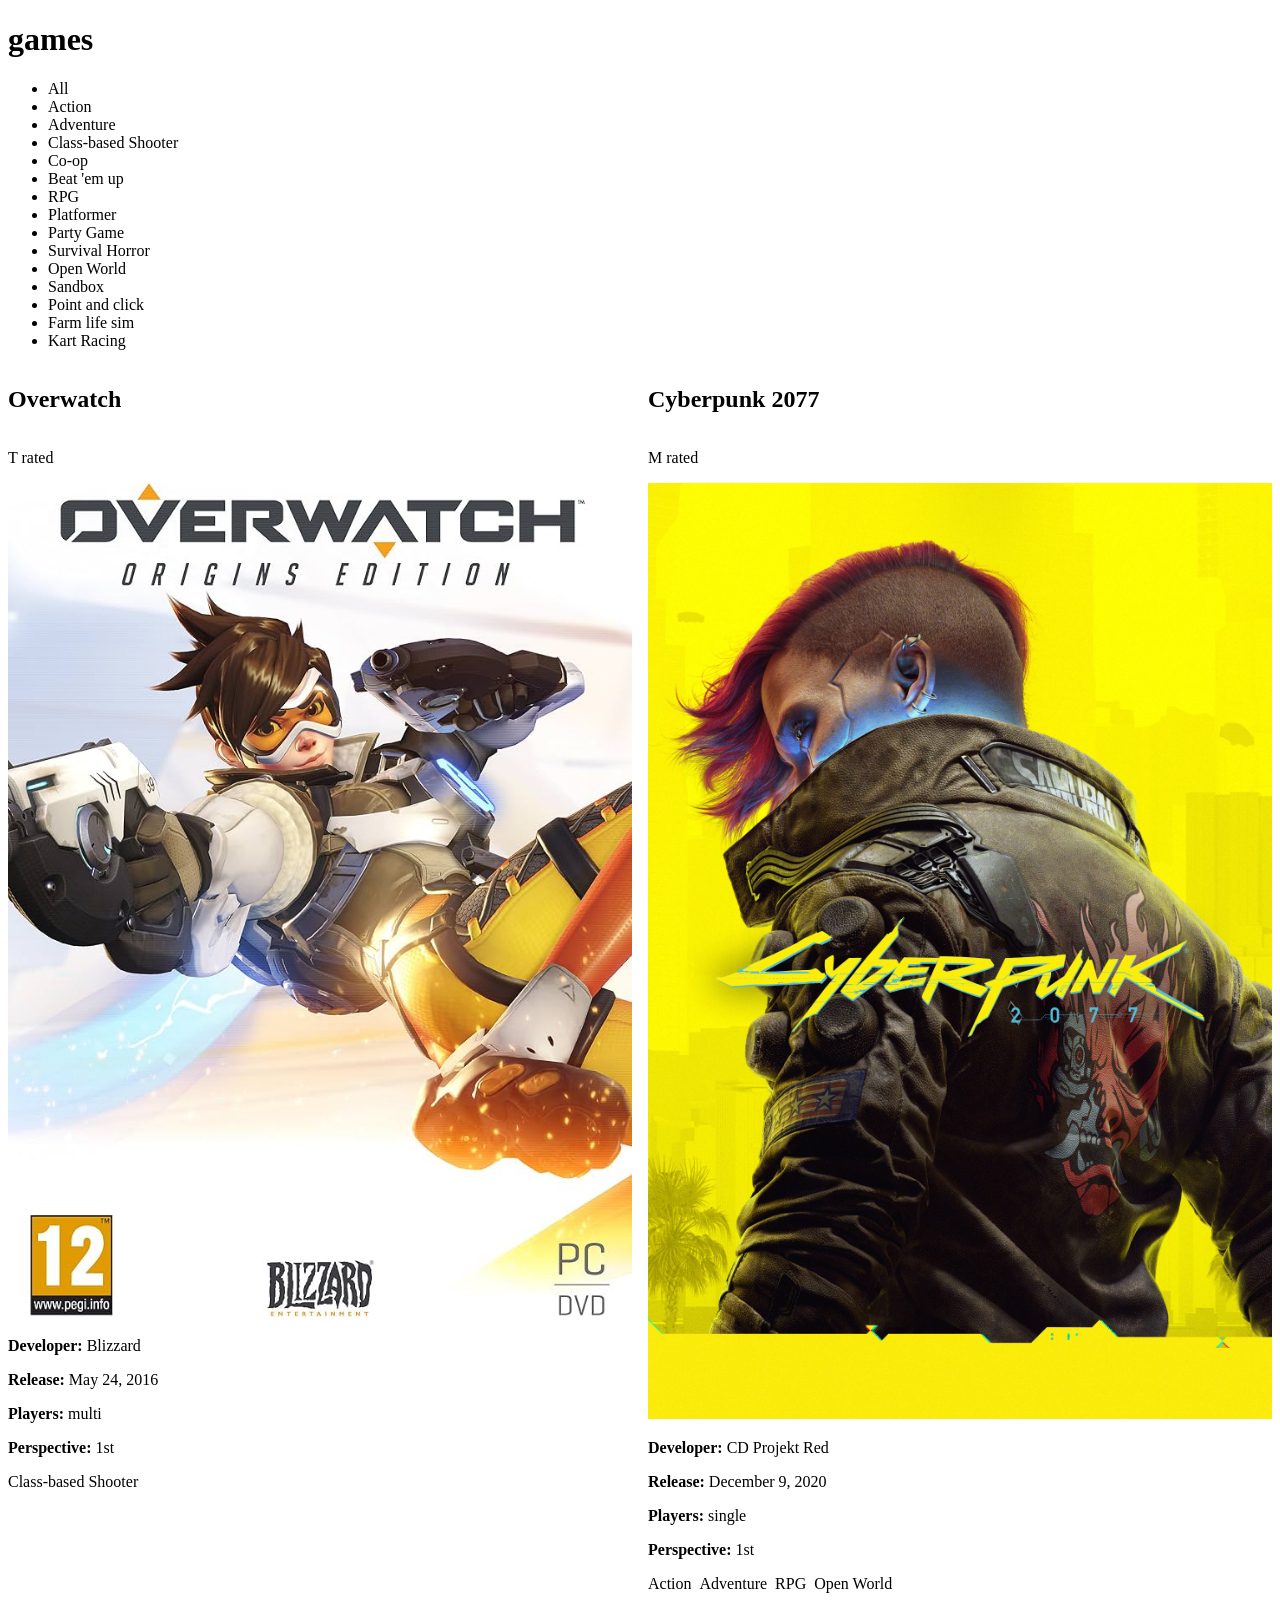
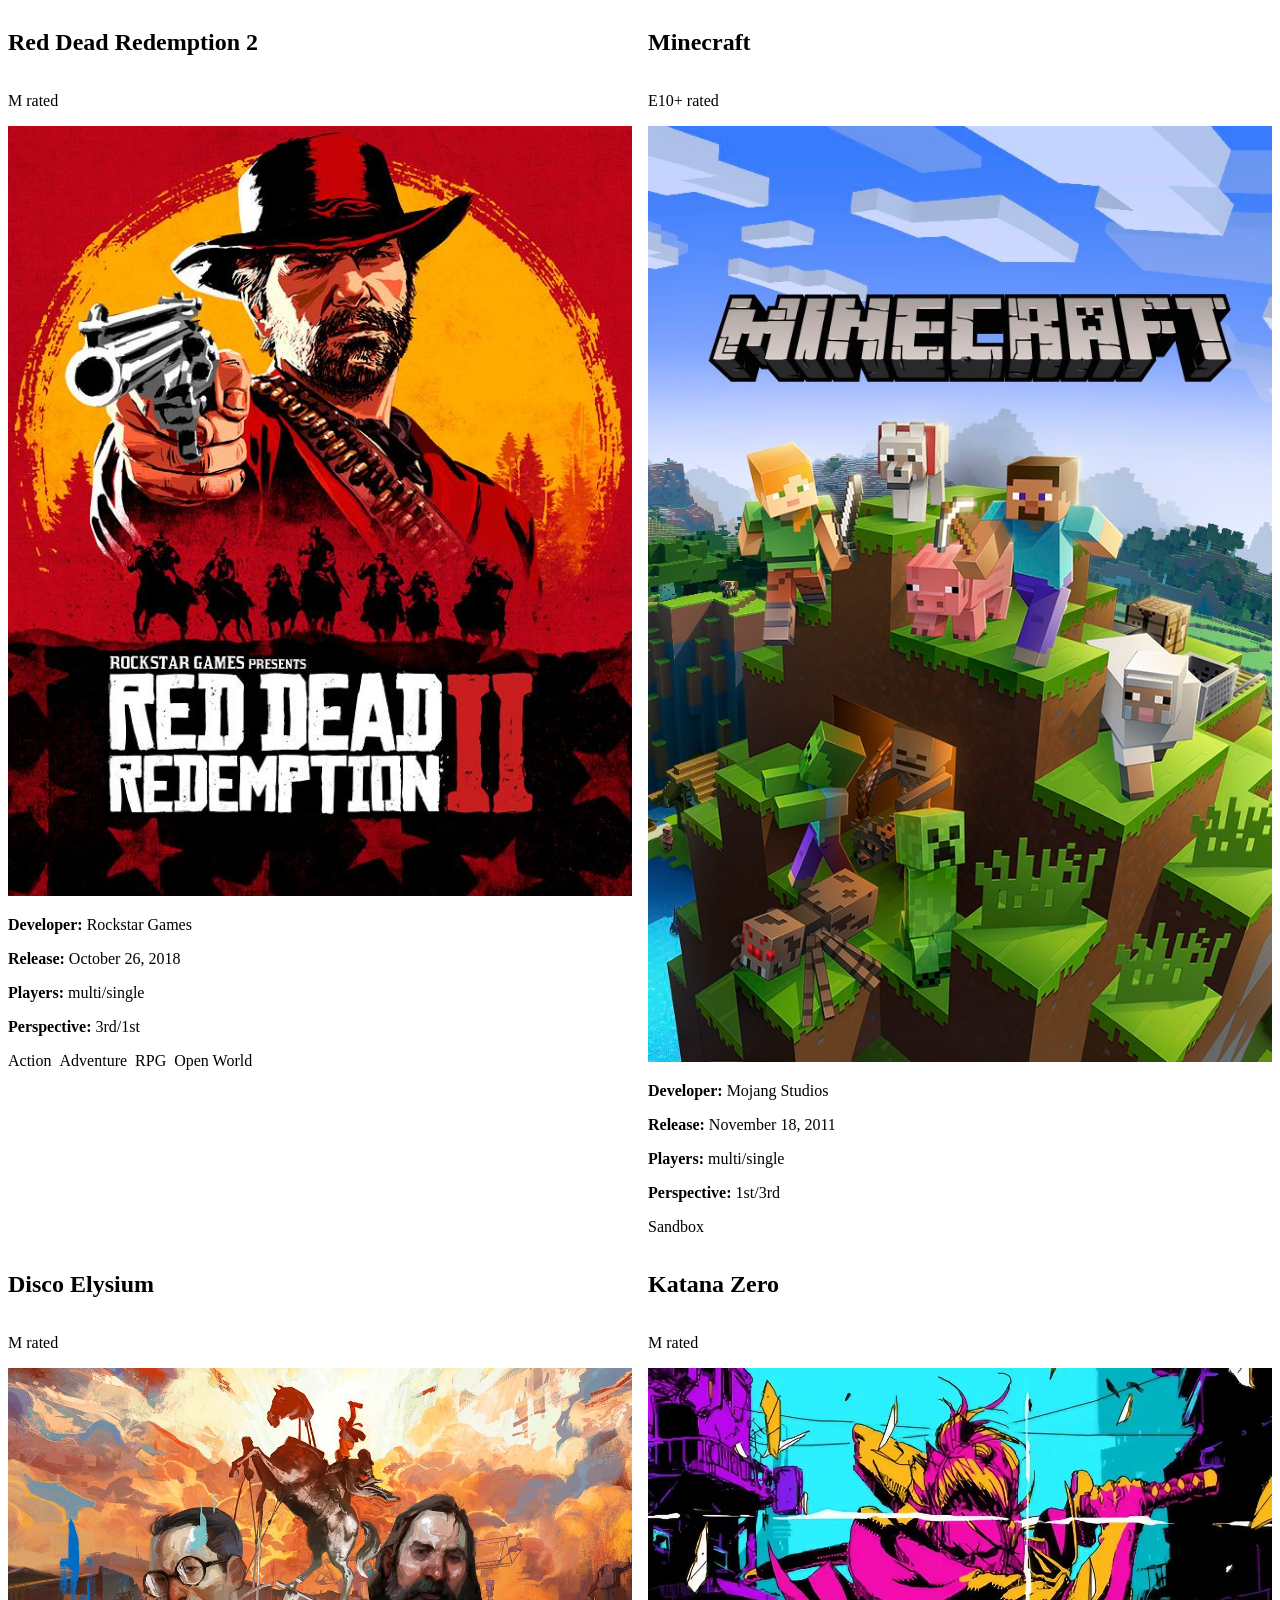
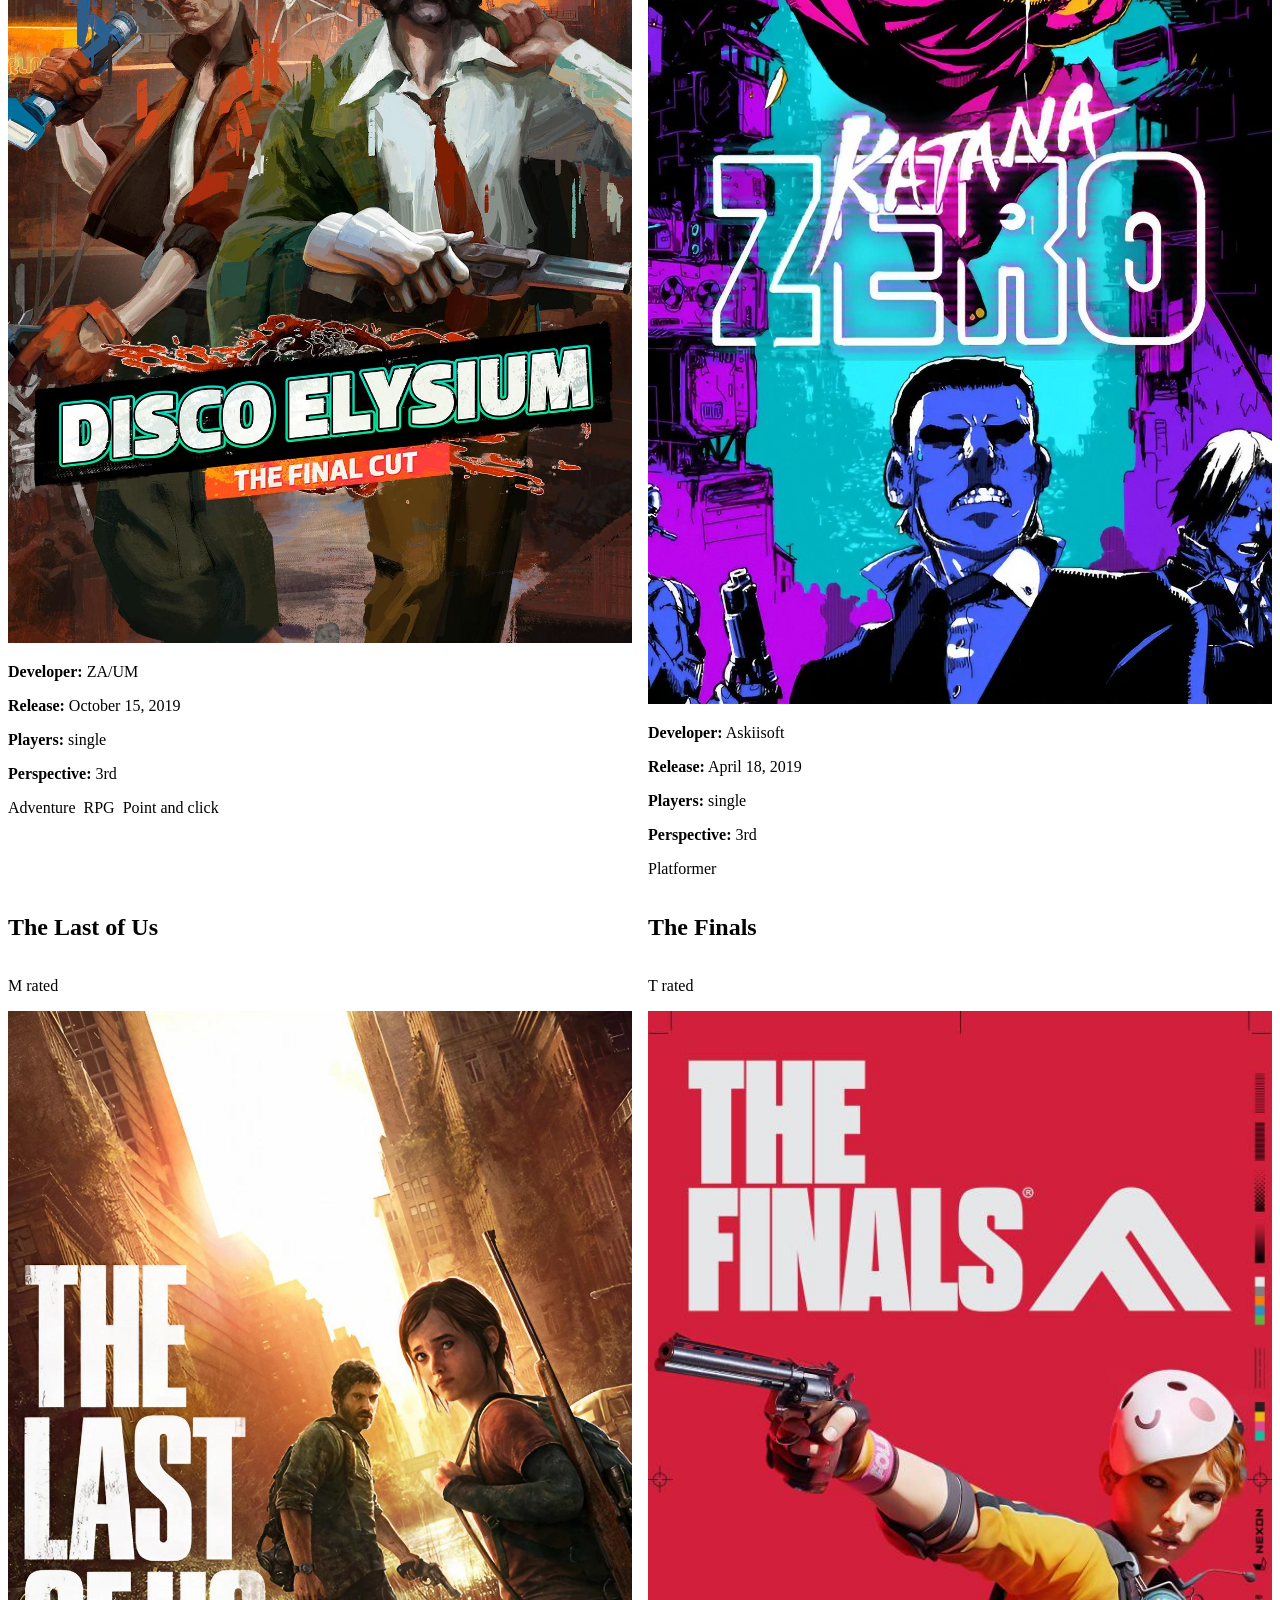
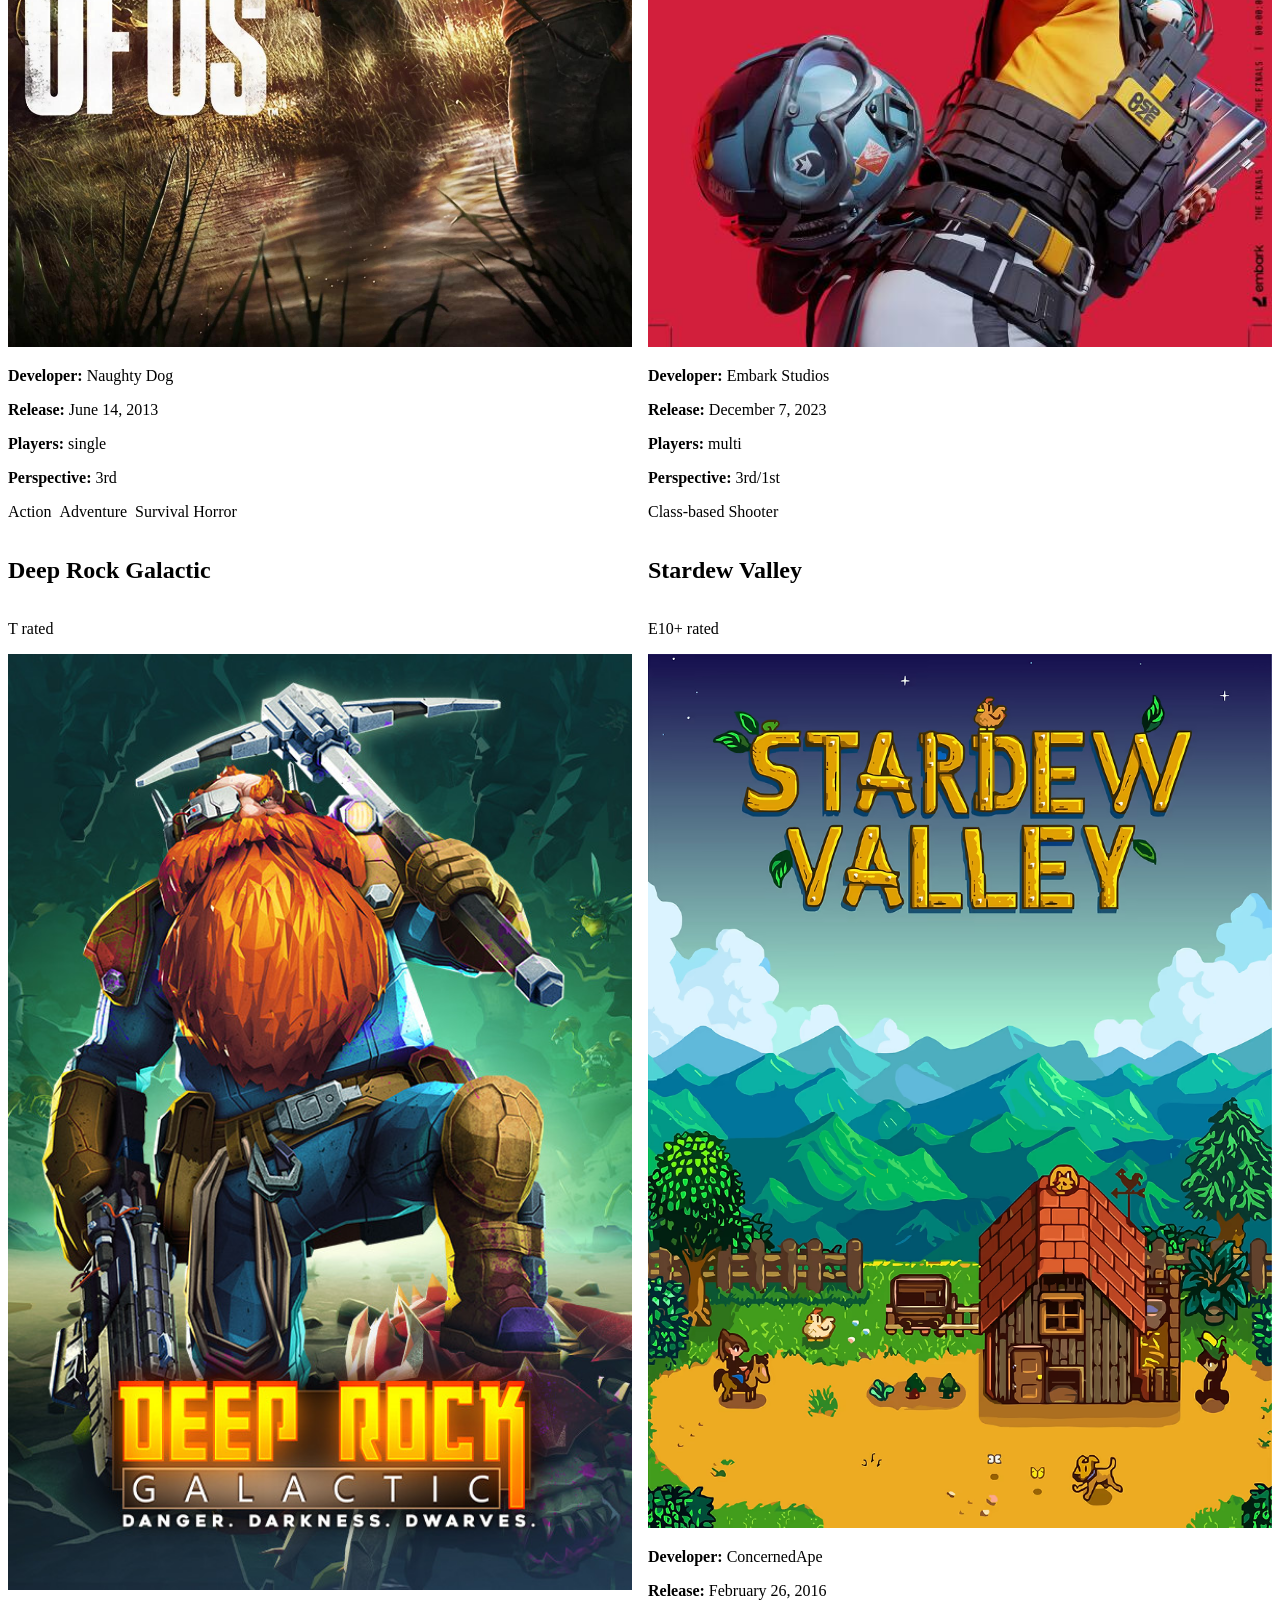
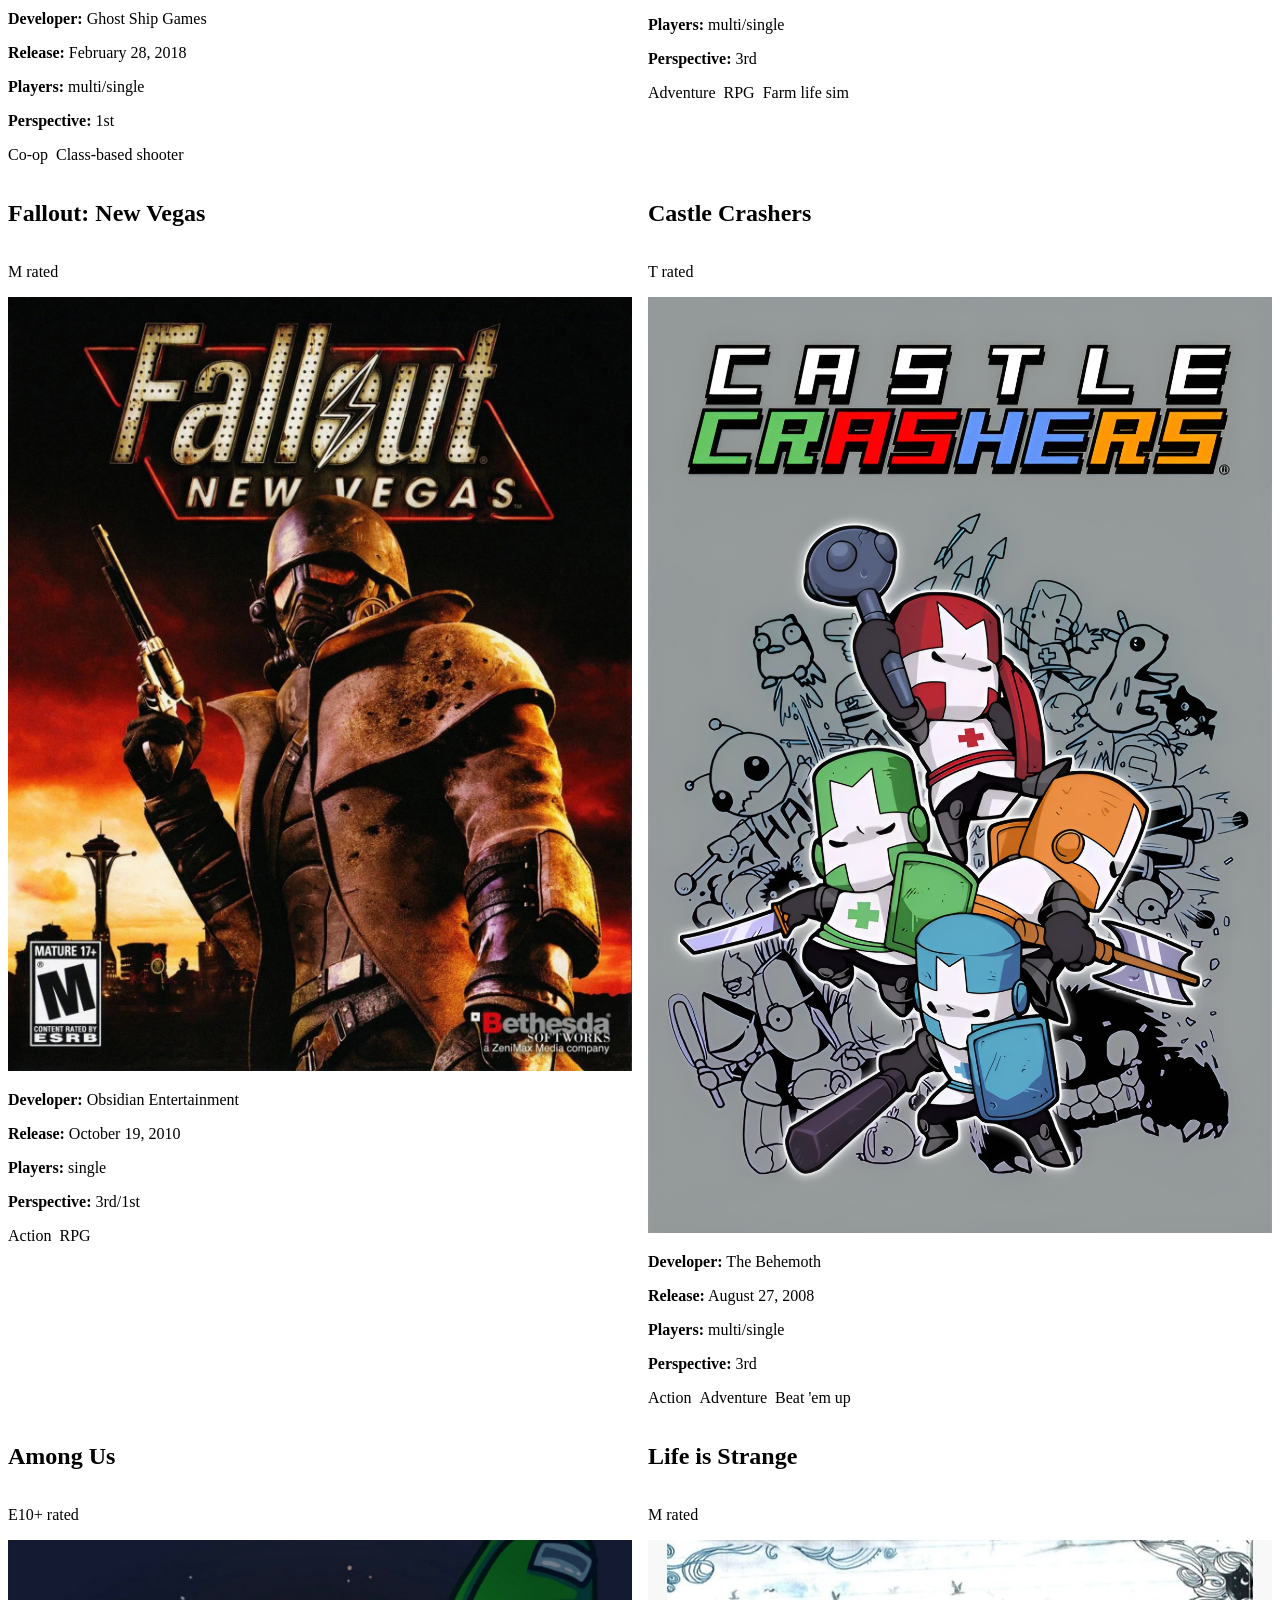
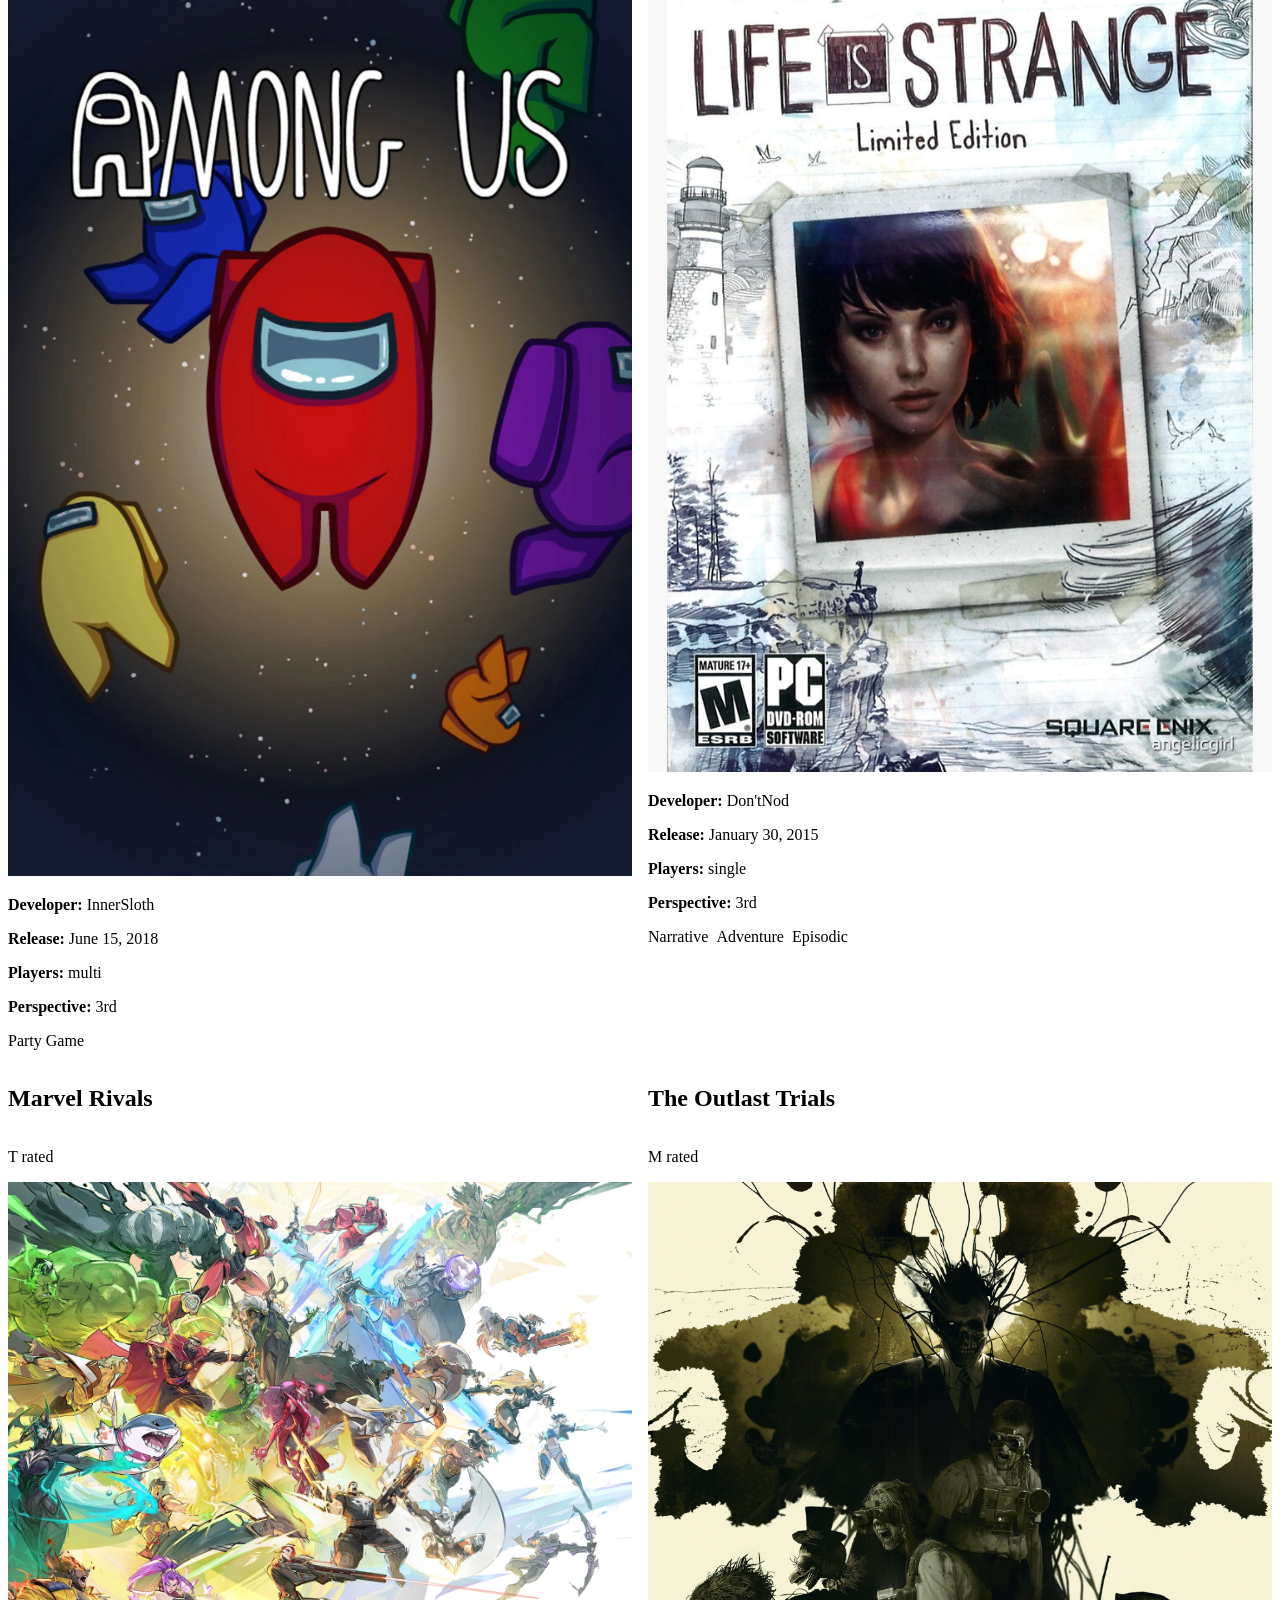
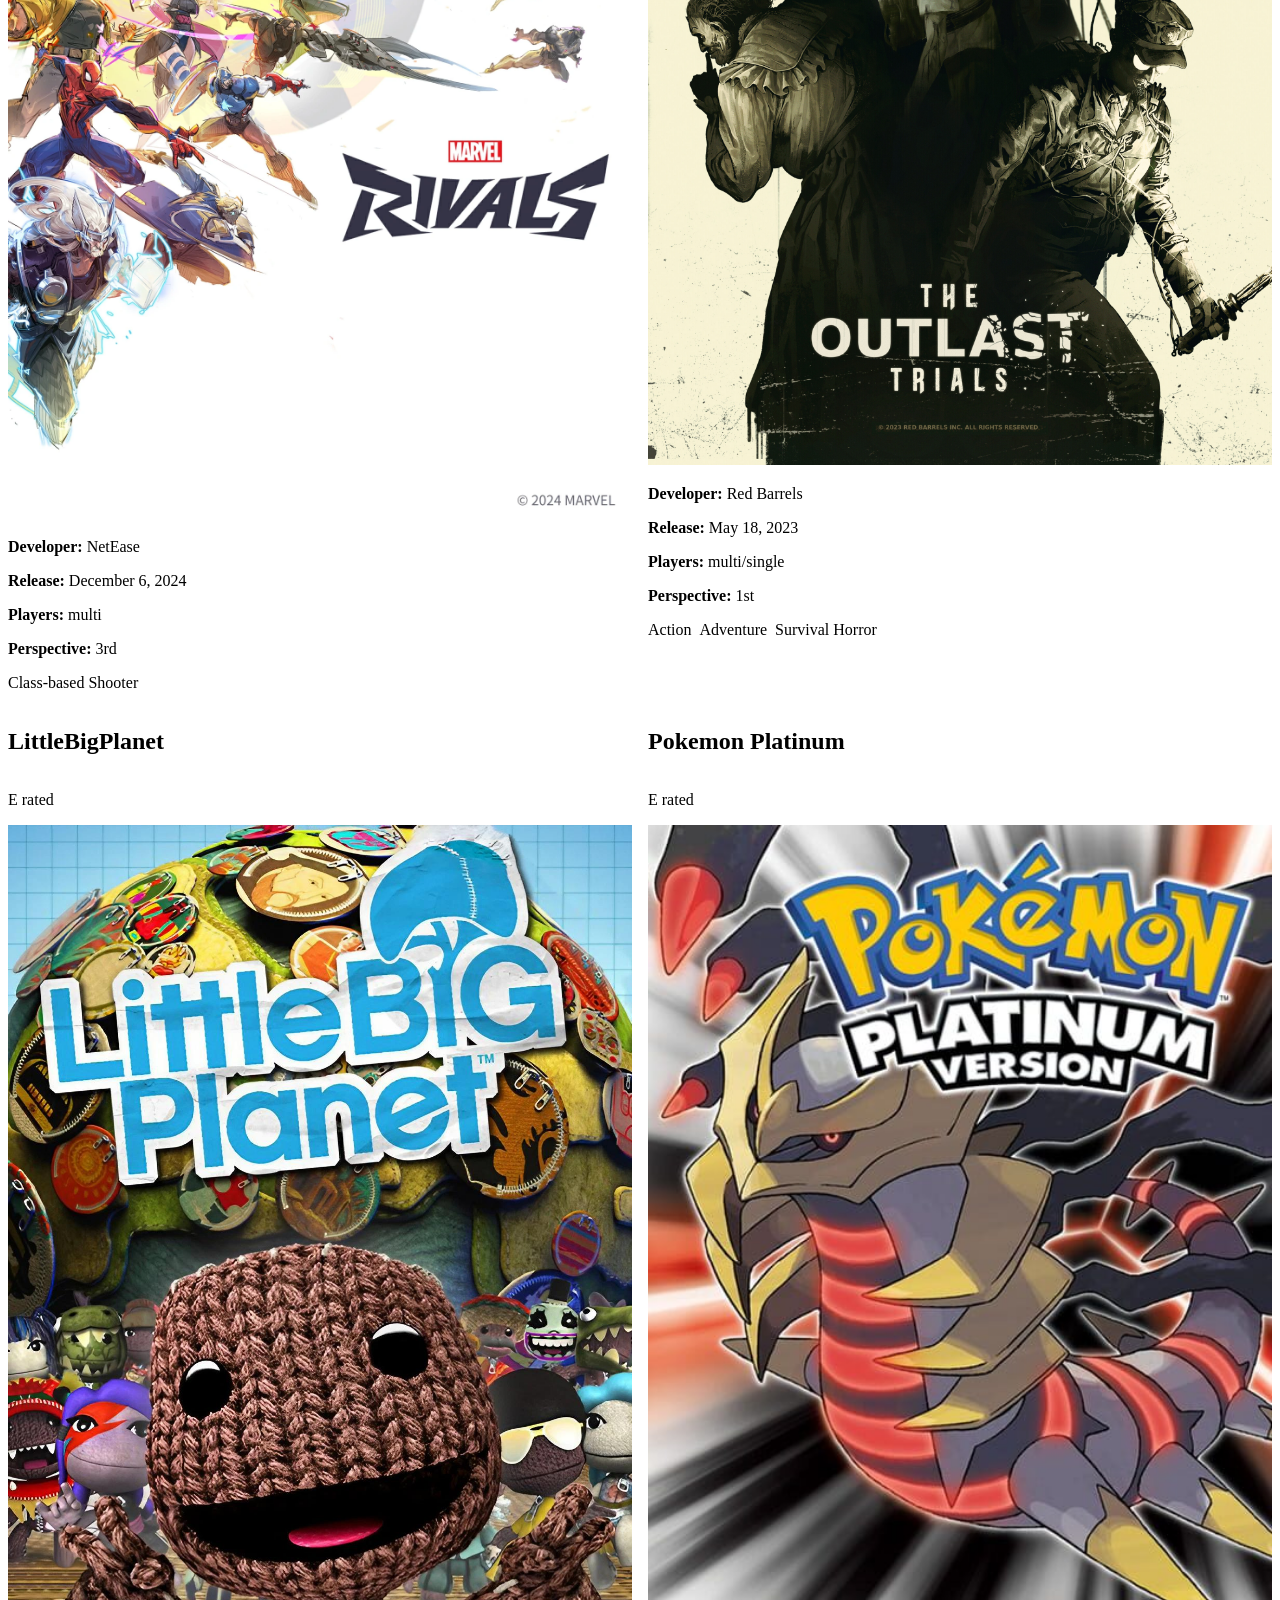
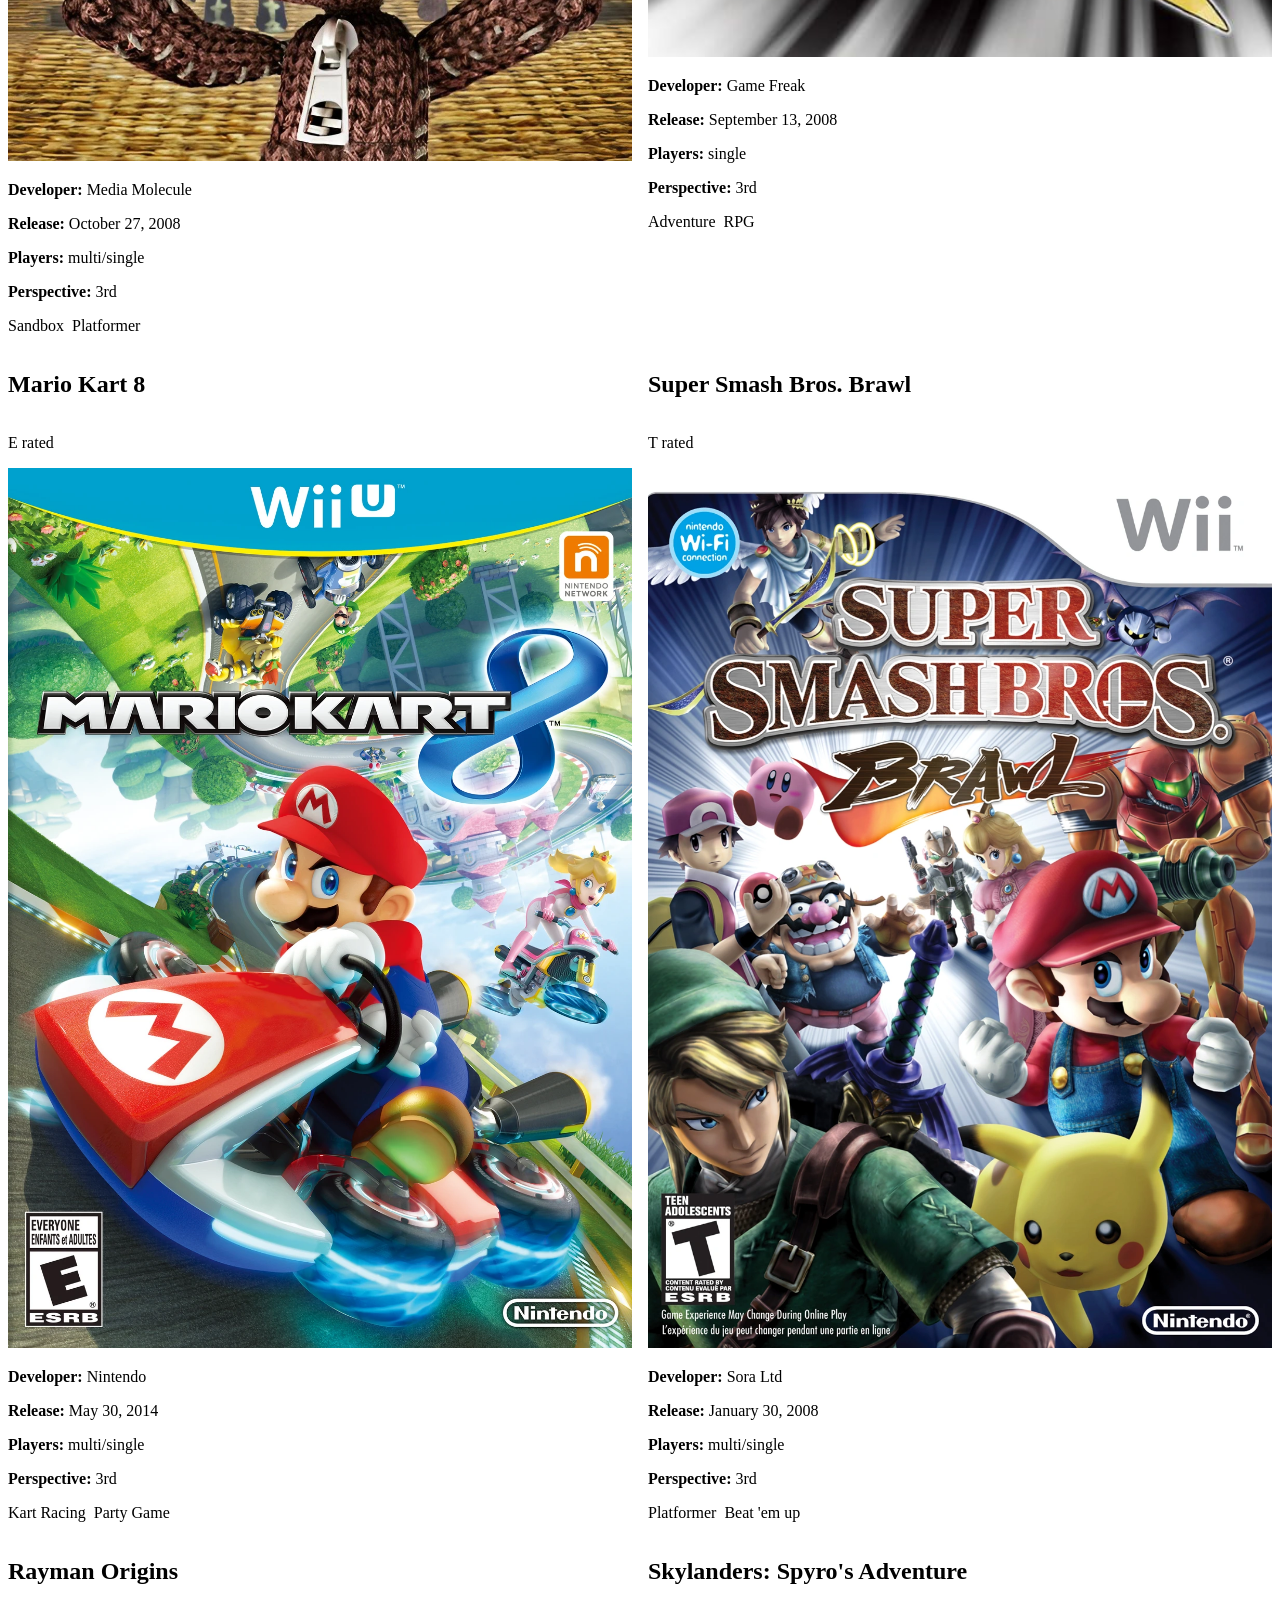
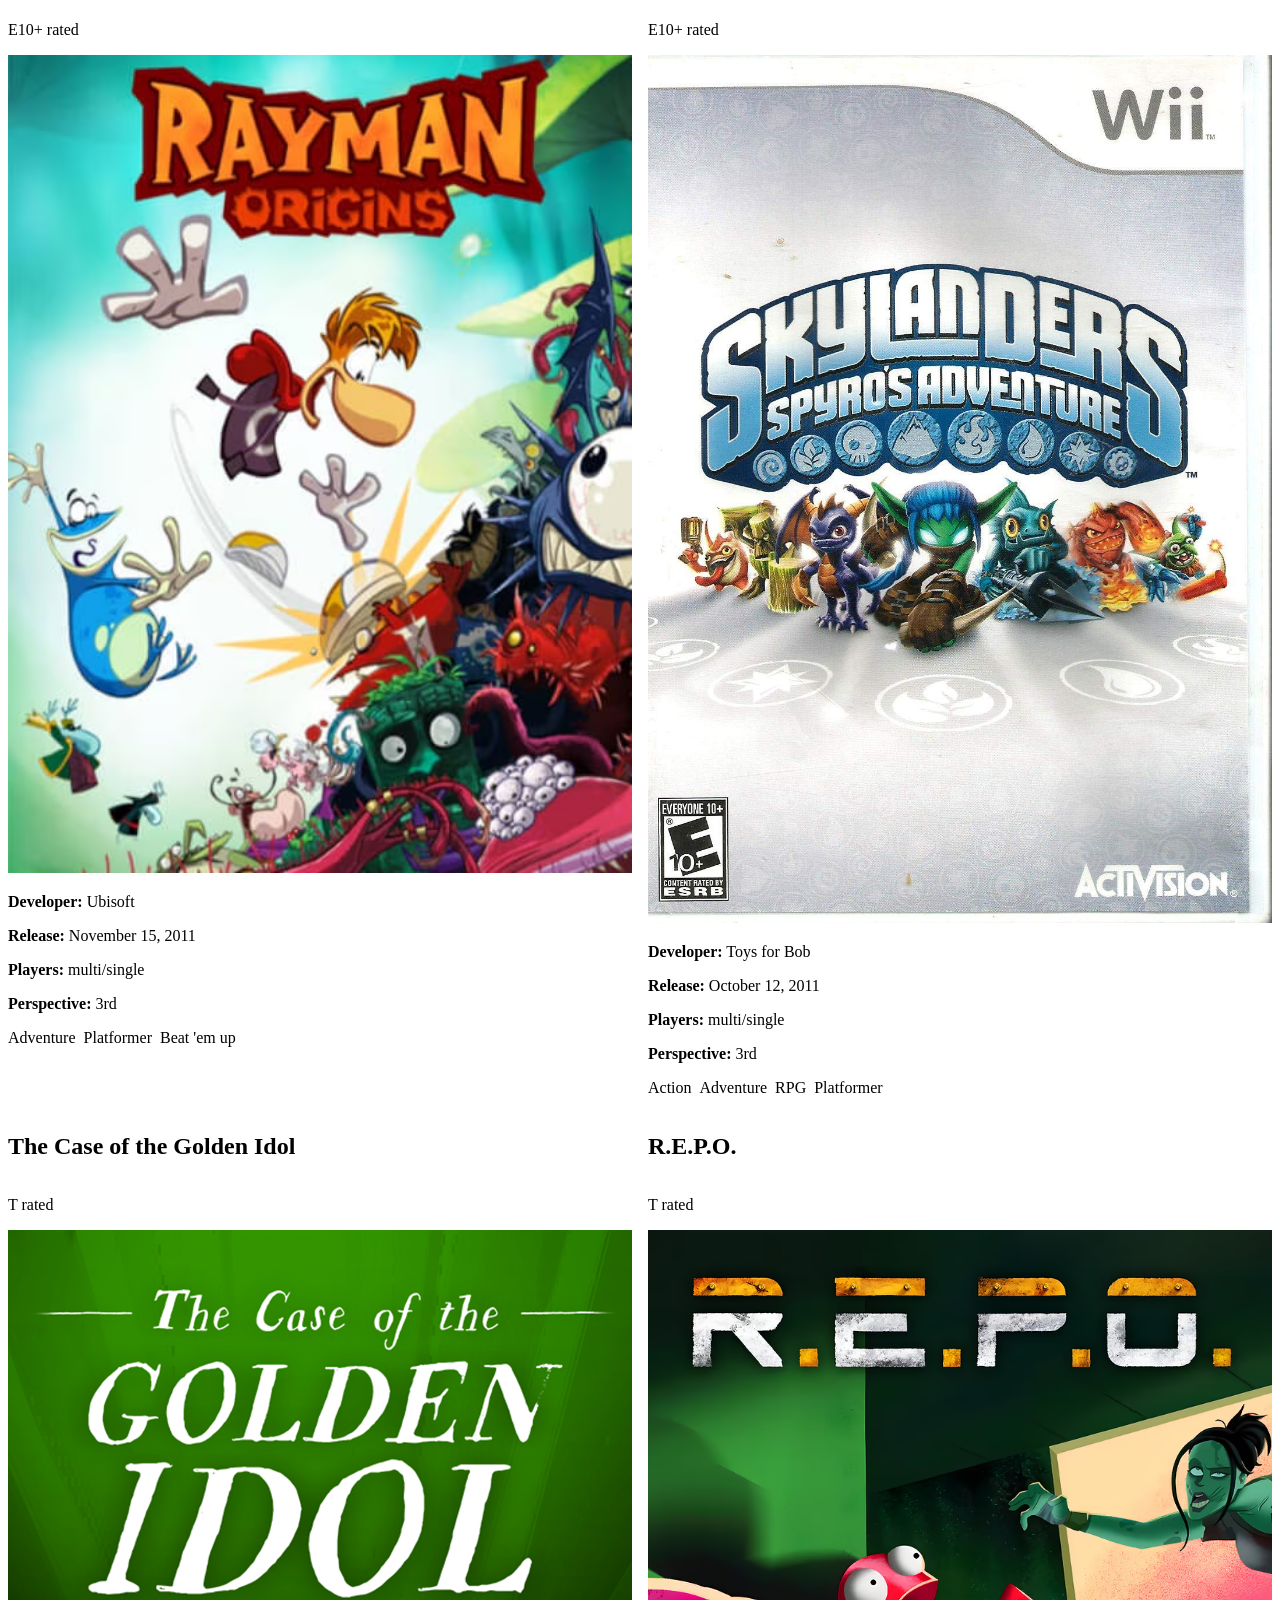
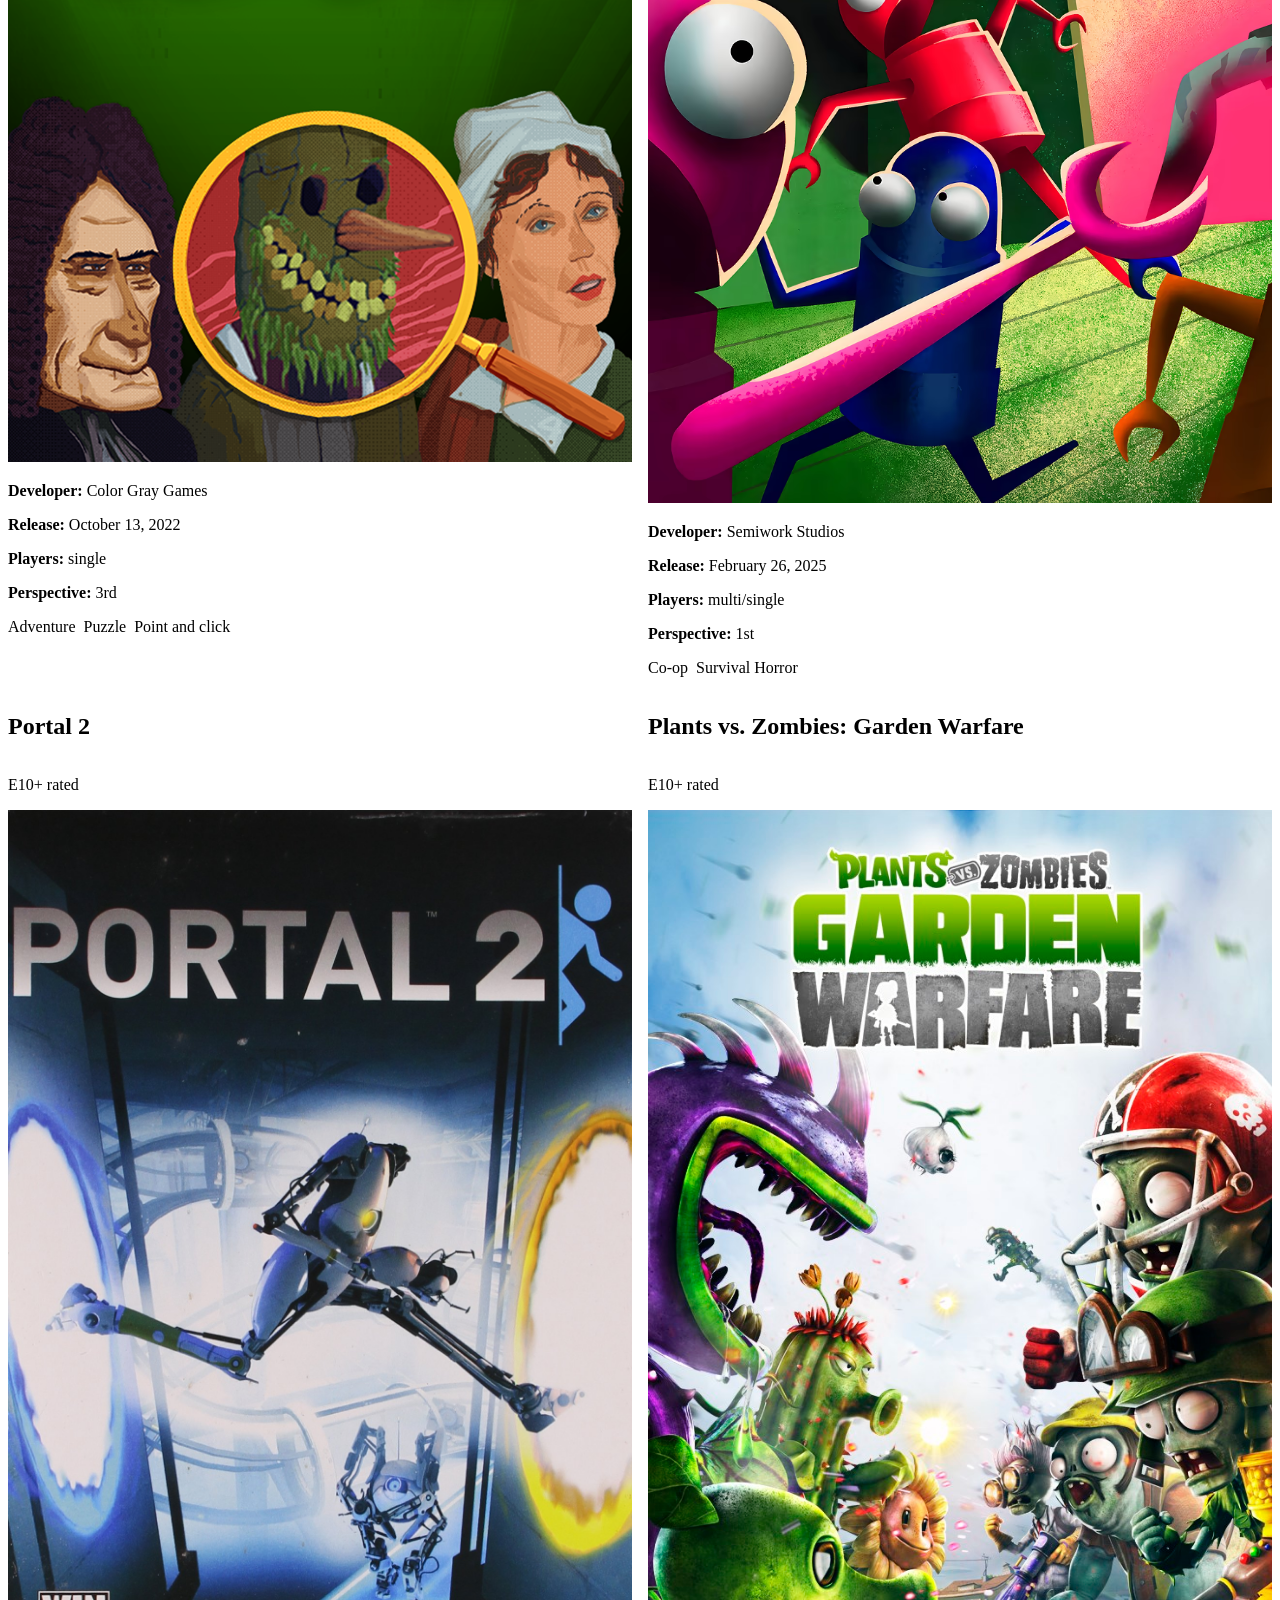
==== index.html @ 2c7b4fd8 "skeleton" ====
<!DOCTYPE html>
<html lang="en">
<head>
    <meta charset="UTF-8">
    <meta name="viewport" content="width=device-width, initial-scale=1.0">
    <title>Document</title>
    <link rel="stylesheet" href="style.css">
</head>
<body>
    <h1>games</h1>
    <ul>
        <li data-genre="all" class="filter genreFilter">All</li>
        <li data-genre="Action" class="filter genreFilter">Action</li>
        <li data-genre="Adventure" class="filter genreFilter">Adventure</li>
        <li data-genre="Class-based Shooter" class="filter genreFilter">Class-based Shooter</li>
        <li data-genre="Co-op" class="filter genreFilter">Co-op</li>
        <li data-genre="Beat 'em up" class="filter genreFilter">Beat 'em up</li>
        <li data-genre="RPG" class="filter genreFilter">RPG</li>
        <li data-genre="Platformer" class="filter genreFilter">Platformer</li>
        <li data-genre="Party Game" class="filter genreFilter">Party Game</li>
        <li data-genre="Survival Horror" class="filter genreFilter">Survival Horror</li>
        <li data-genre="Open World" class="filter genreFilter">Open World</li>
        <li data-genre="Sandbox" class="filter genreFilter">Sandbox</li>
        <li data-genre="Point and click" class="filter genreFilter">Point and click</li>
        <li data-genre="Farm life sim" class="filter genreFilter">Farm life sim</li>
        <li data-genre="Kart Racing" class="filter genreFilter">Kart Racing</li>
    </ul>
    <section id="games"></section>
    <script src="script.js"></script>
</body>
</html>
---- style.css ----
#games {
    display: grid;
    grid-template-columns: repeat(2, 1fr);
    gap: 1rem;
}

.card {
    display: flex;
    flex-direction: column;
}

.card img {
    width: 100%;
}

.genres {
    display: flex;
    gap: 0.5rem;
}

.selected {
    background: pink;
}
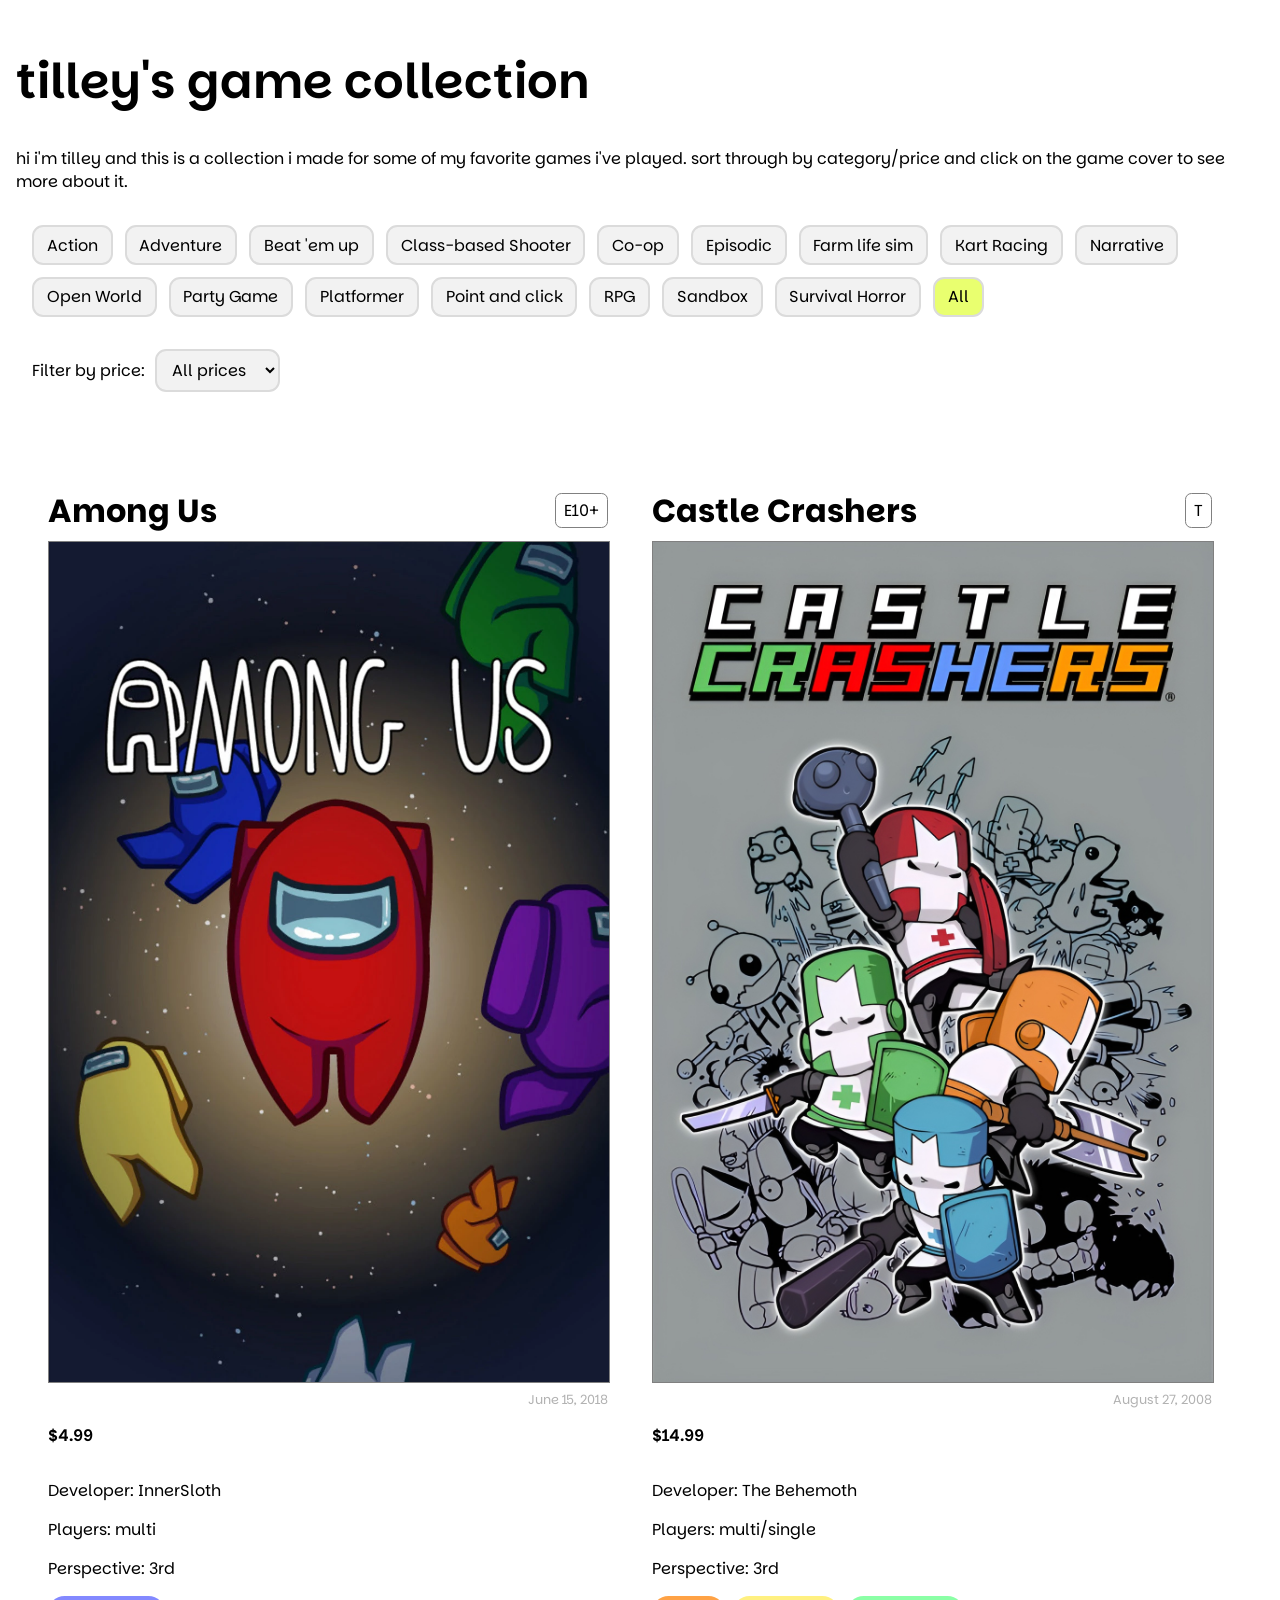
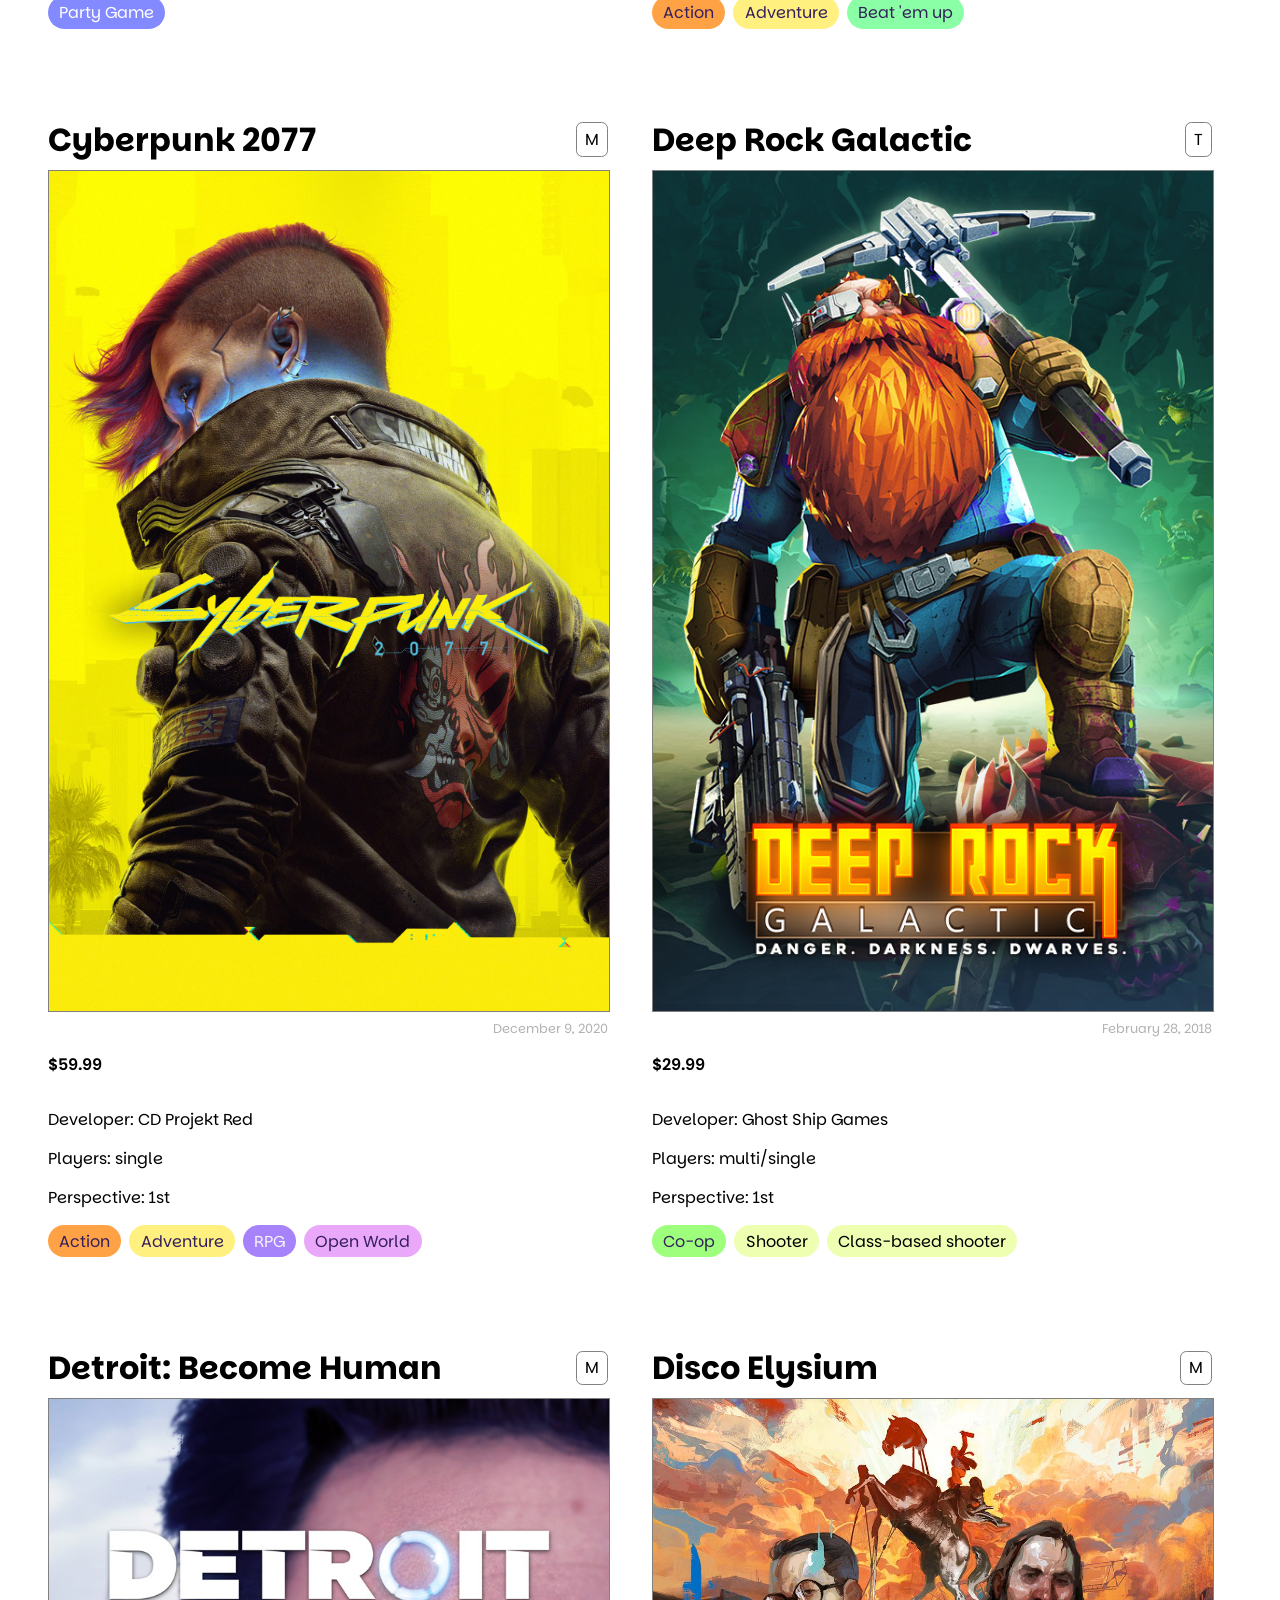
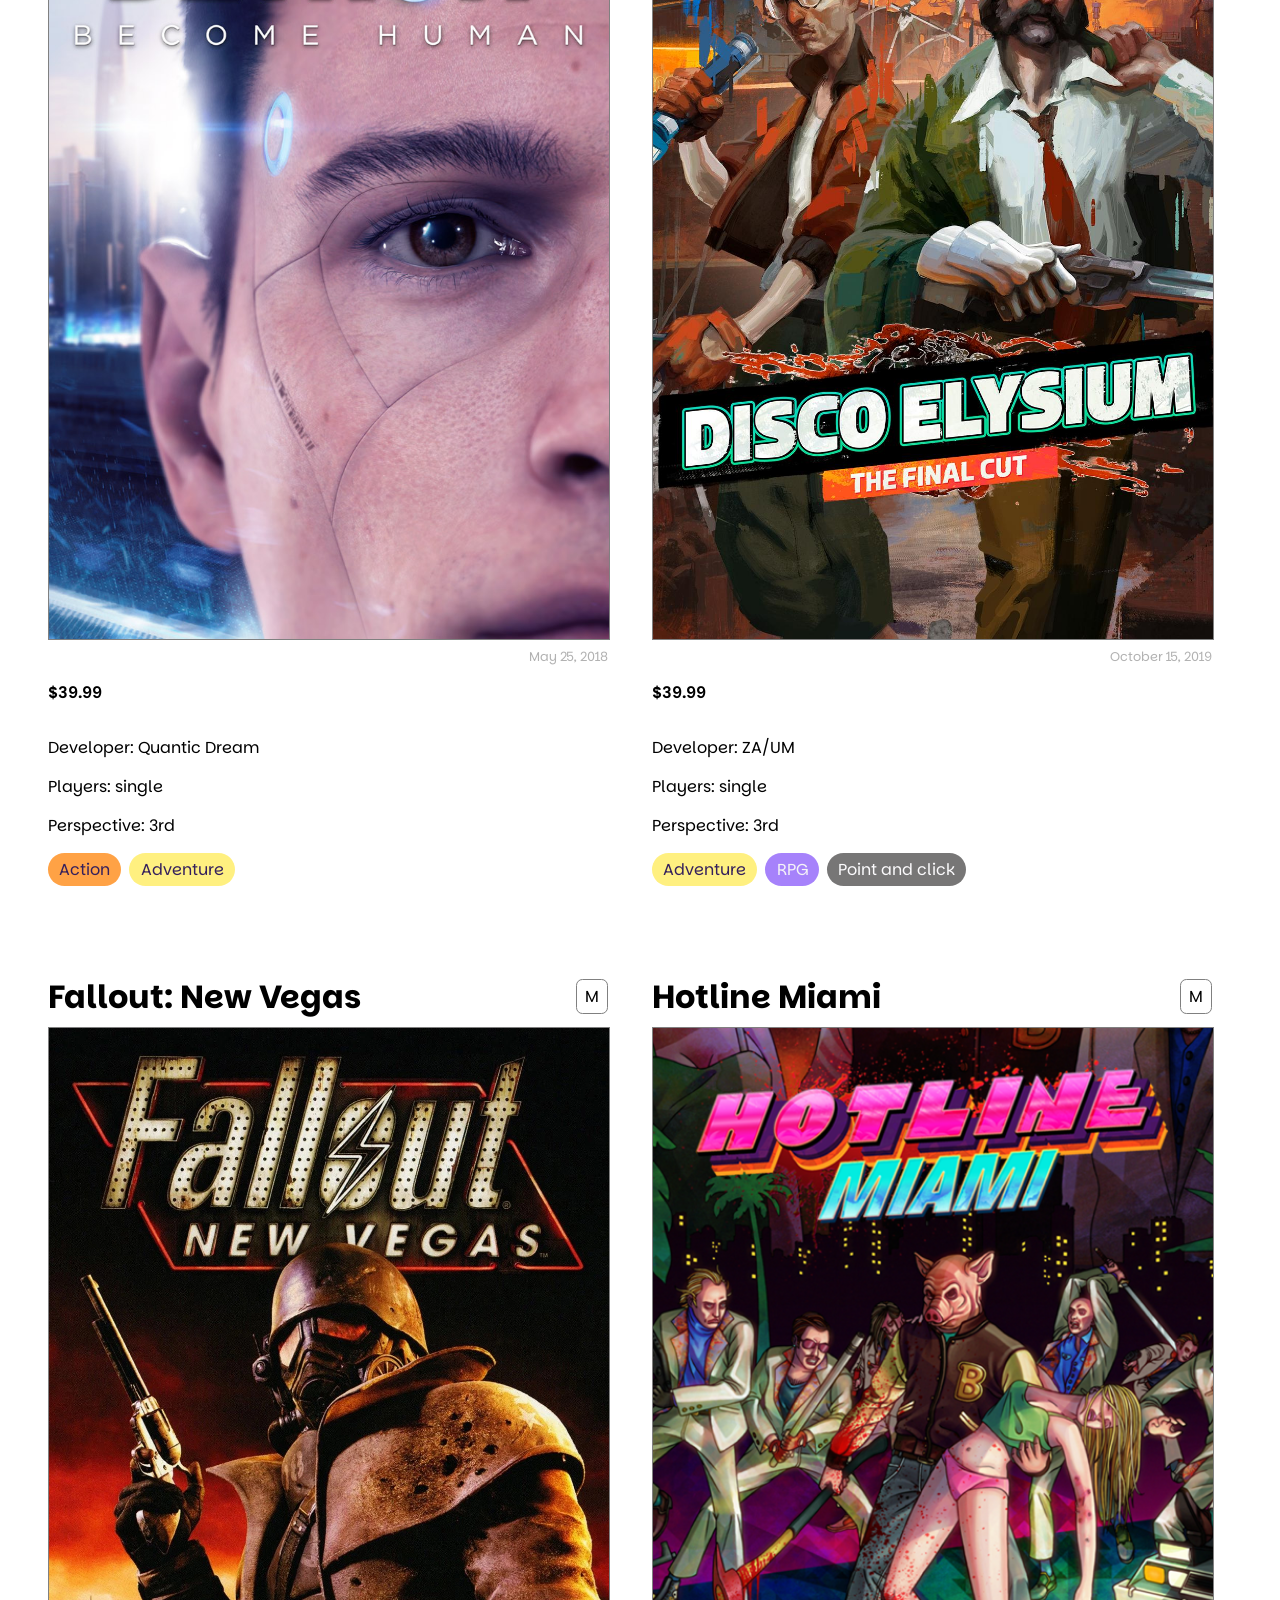
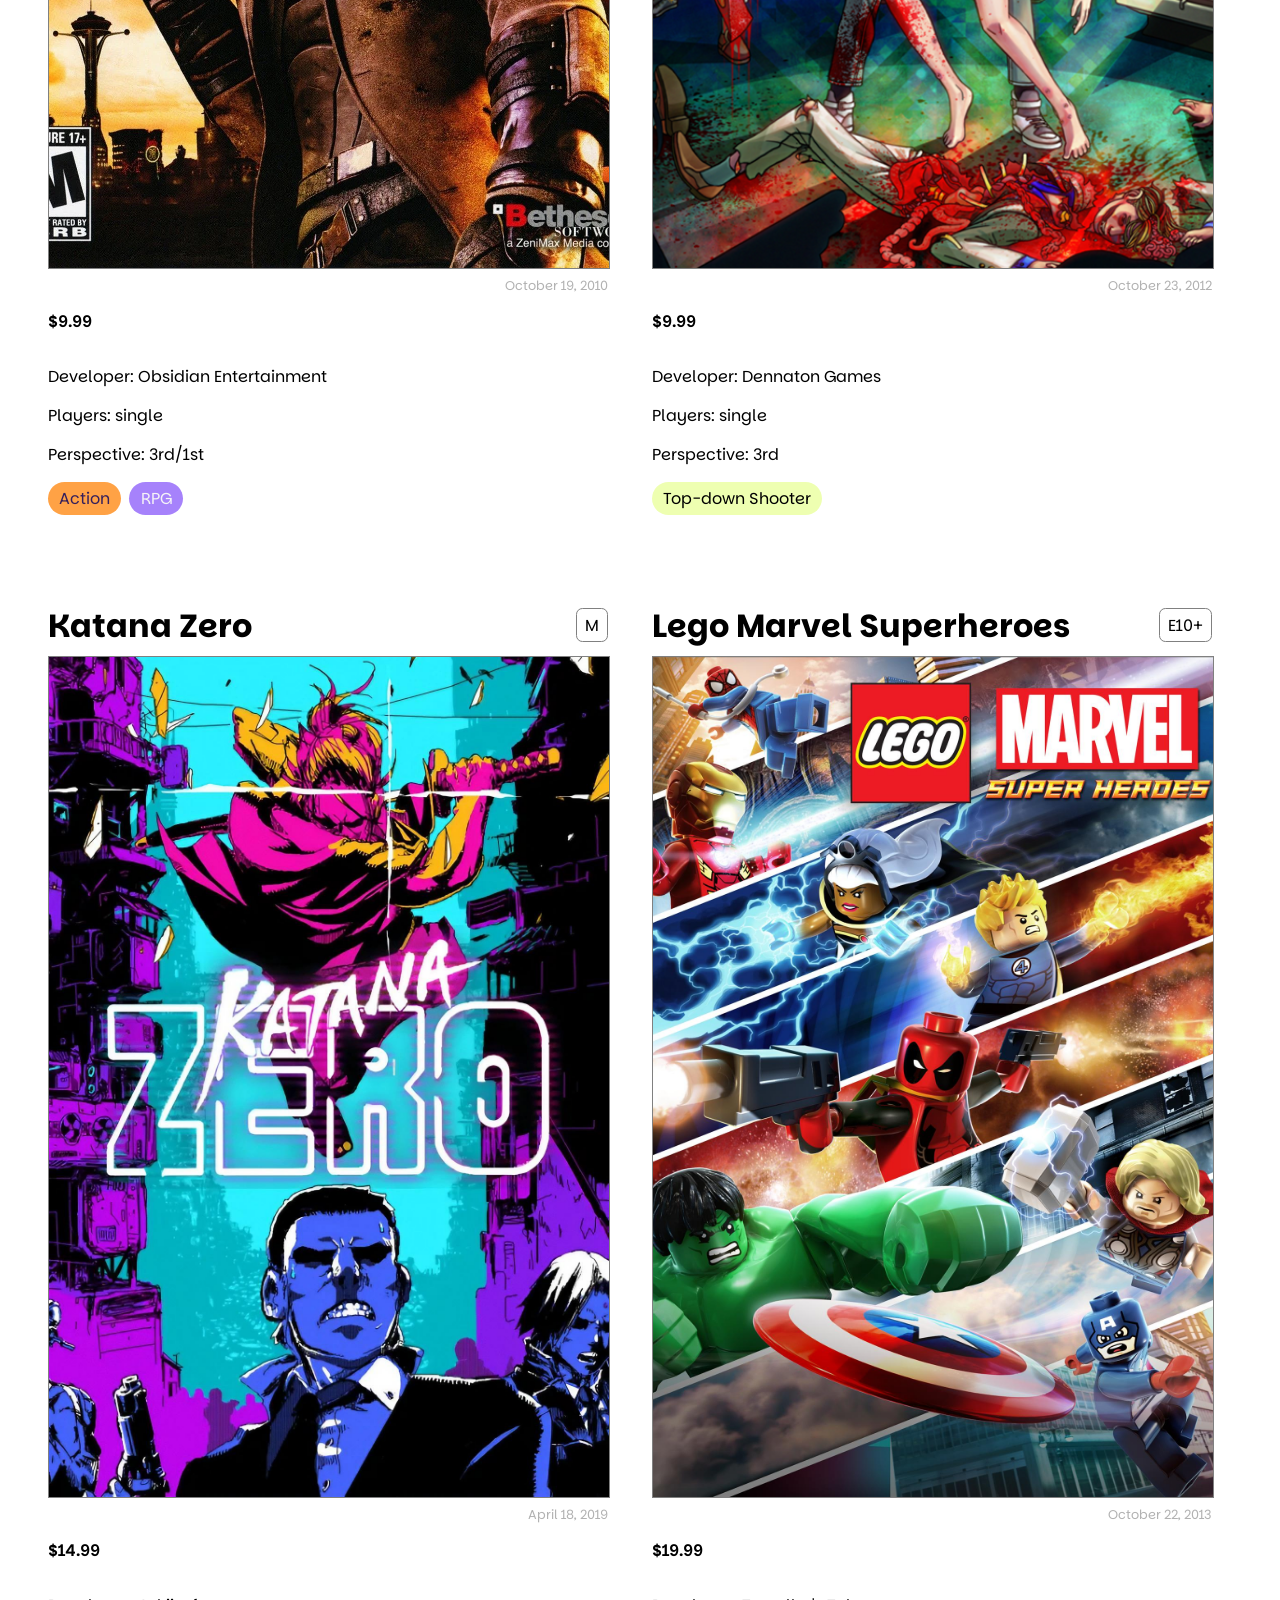
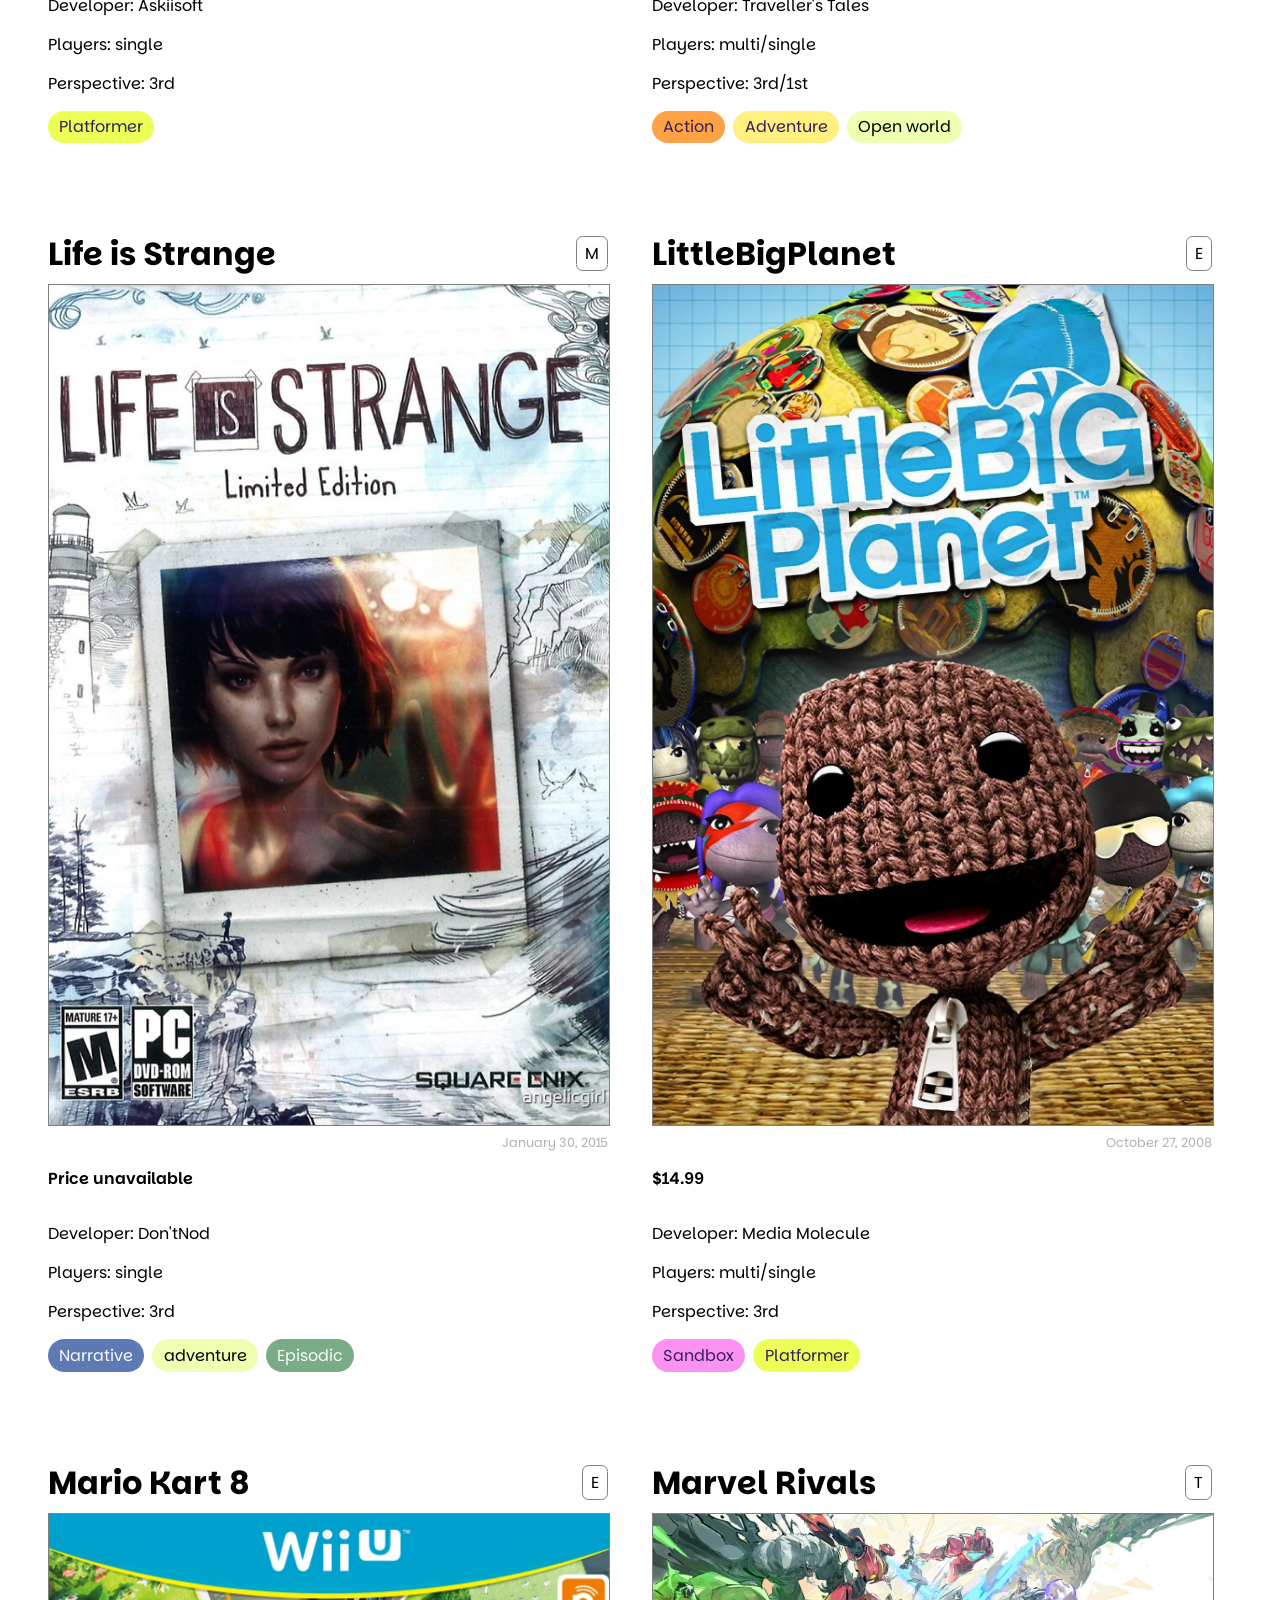
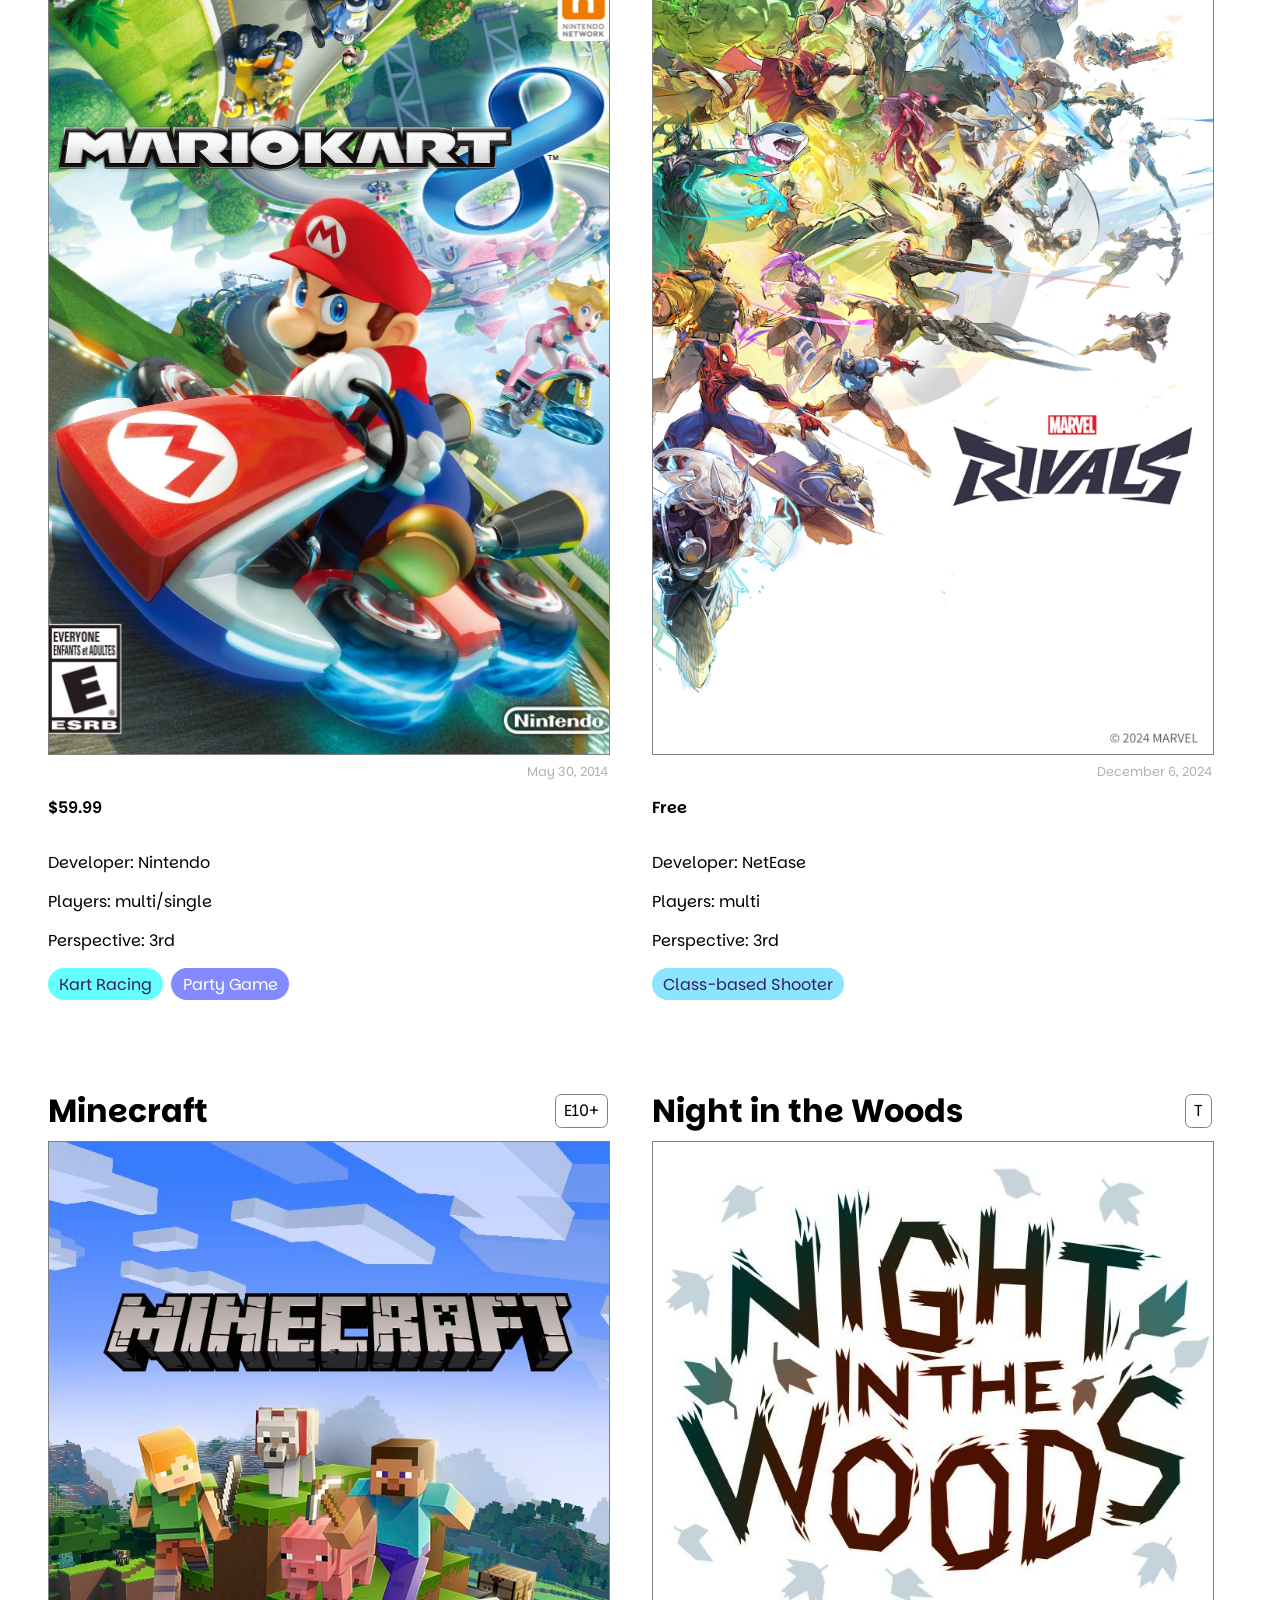
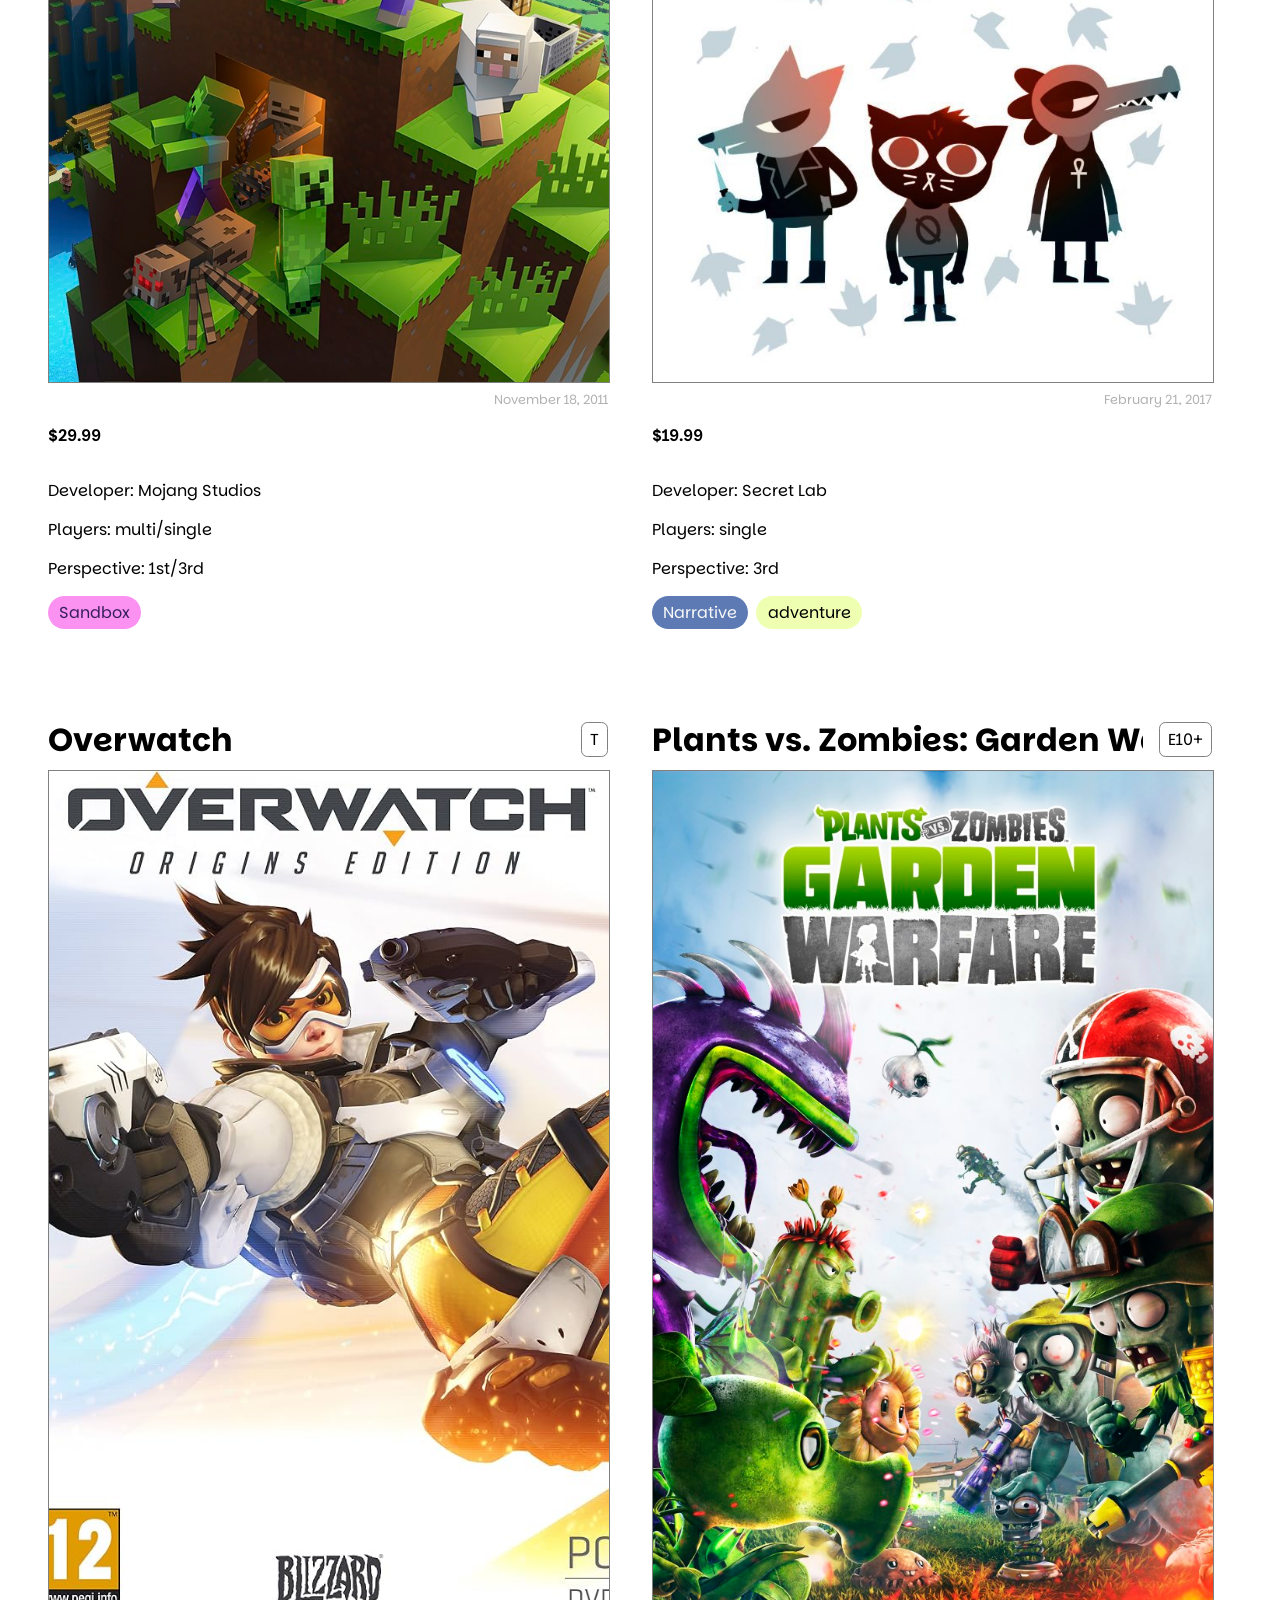
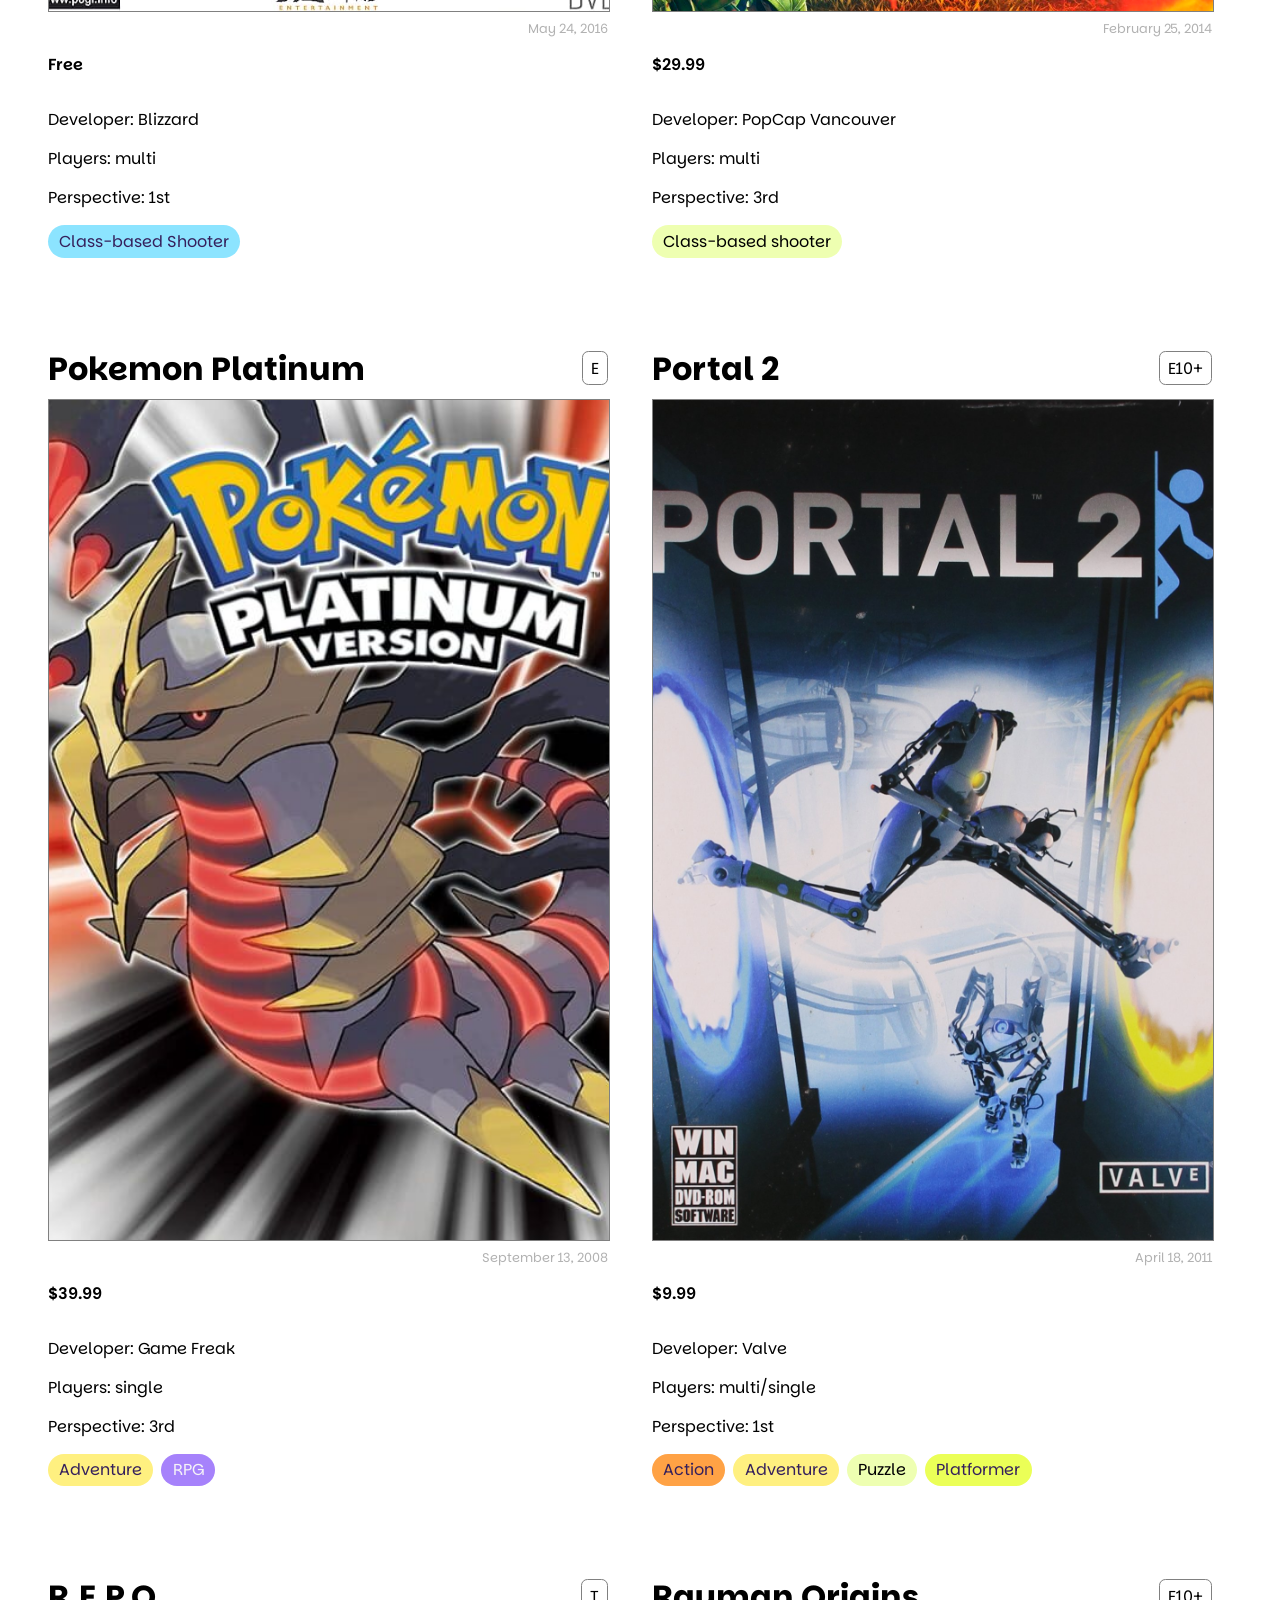
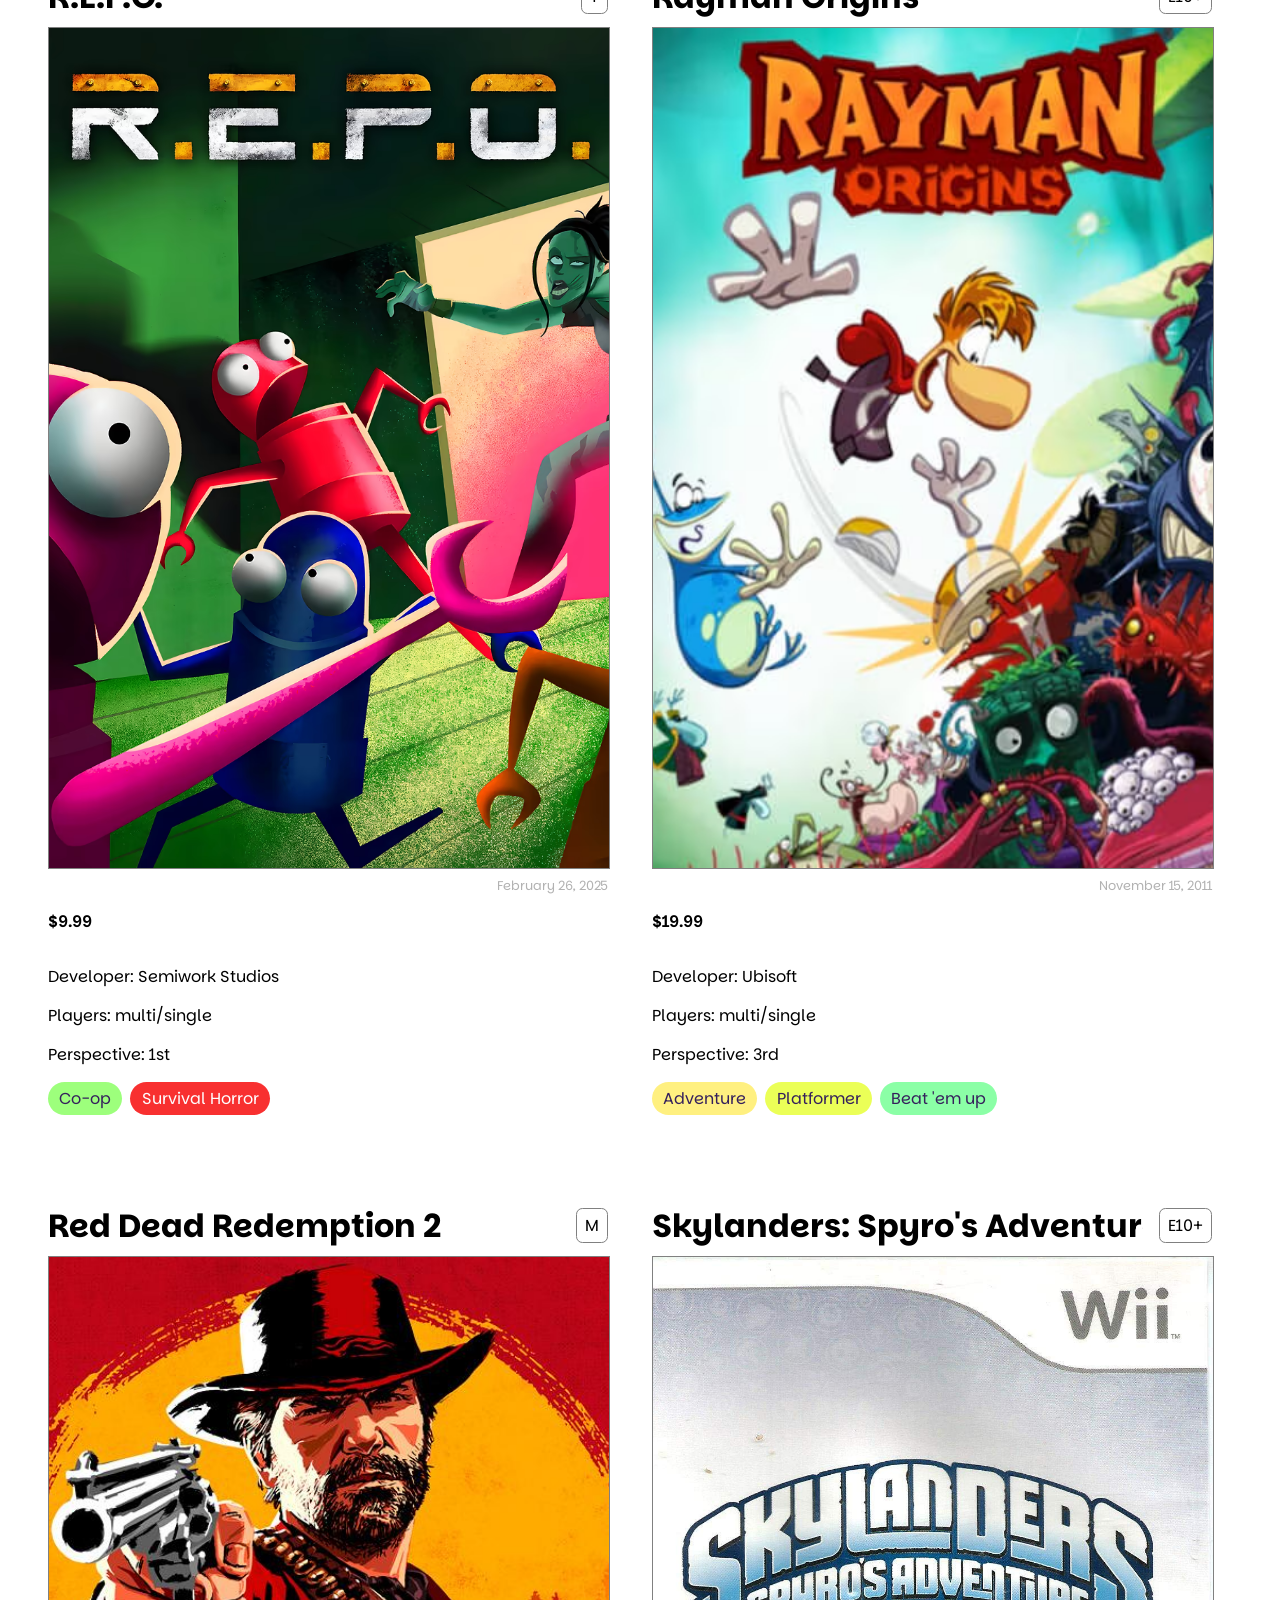
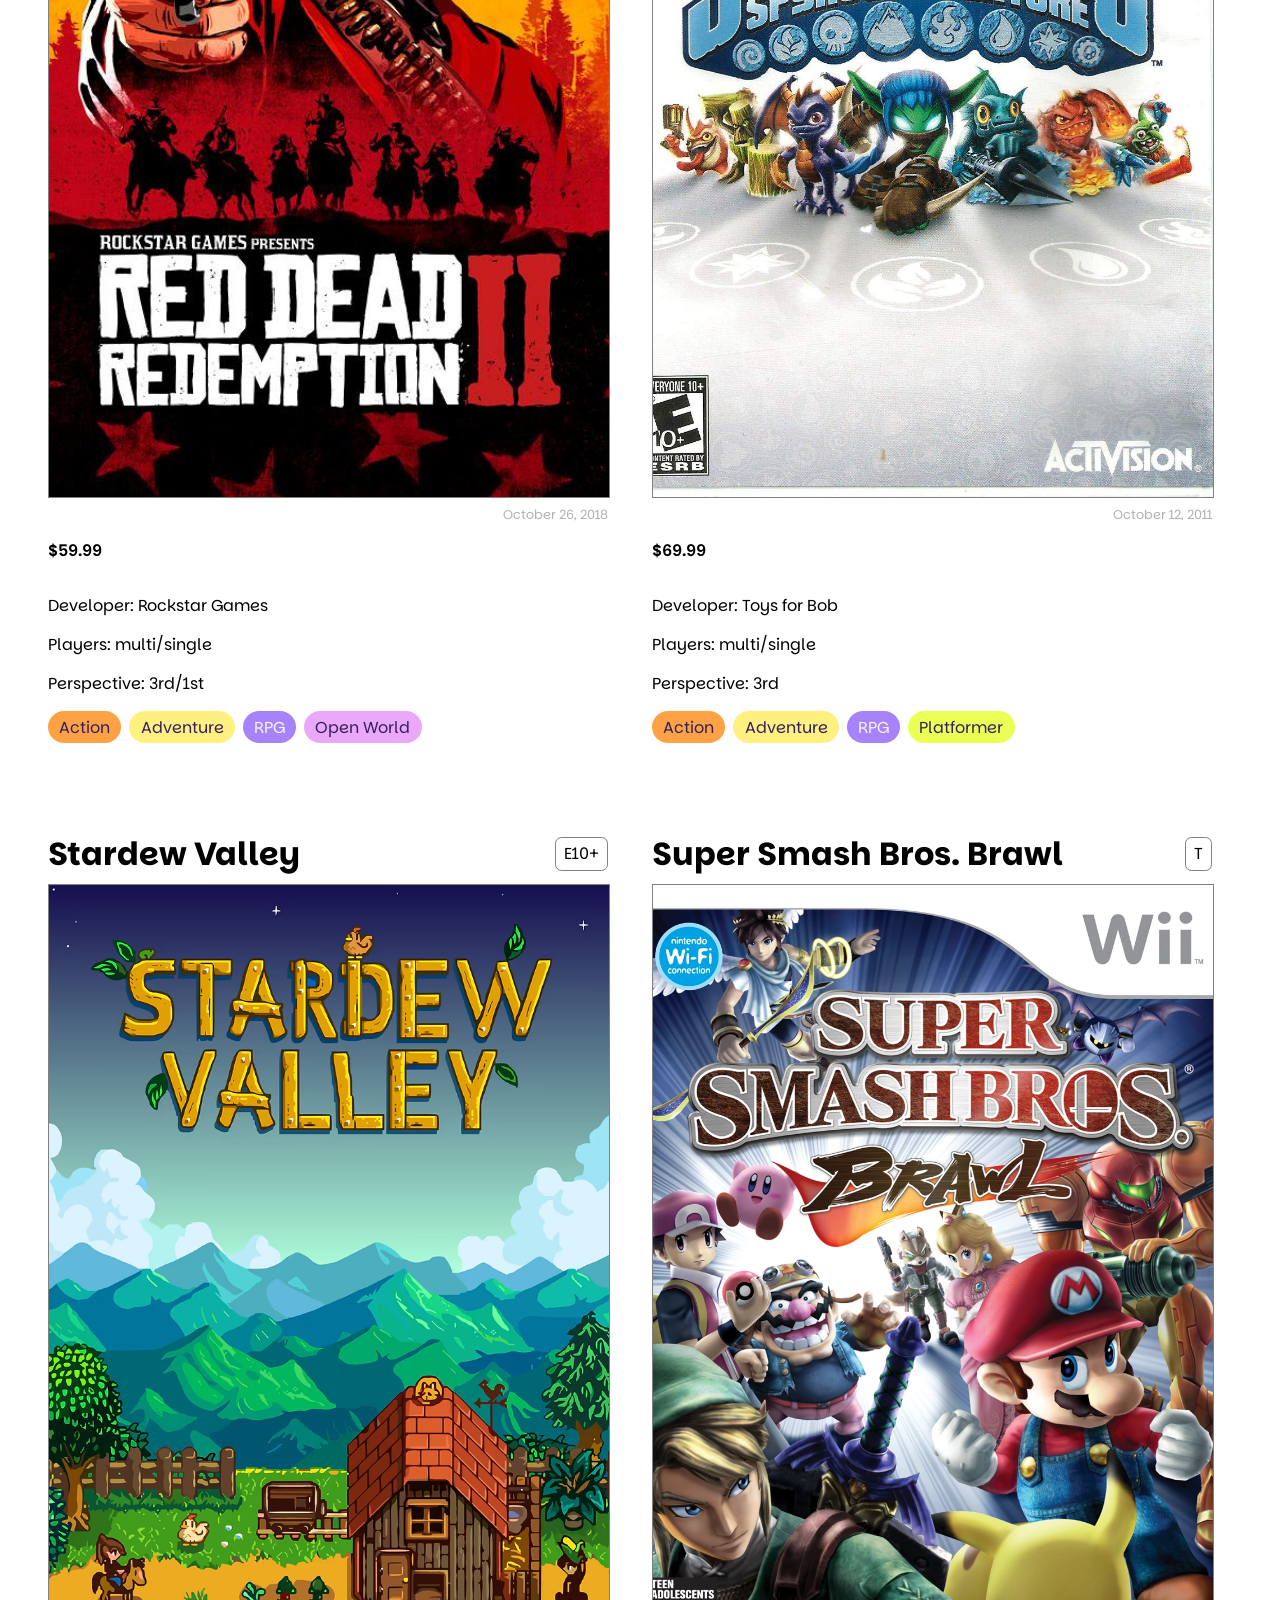
==== commit 90f9b5eb: "content upload" ====
--- a/index.html
+++ b/index.html
@@ -7,24 +7,40 @@
     <link rel="stylesheet" href="style.css">
 </head>
 <body>
-    <h1>games</h1>
+    <h1>tilley's game collection</h1>
+    <p class="intro"> hi i'm tilley and this is a collection i made for some of my favorite games i've played. sort through by category/price and click on the game cover to see more about it. </p>
+
     <ul>
-        <li data-genre="all" class="filter genreFilter">All</li>
+        
         <li data-genre="Action" class="filter genreFilter">Action</li>
         <li data-genre="Adventure" class="filter genreFilter">Adventure</li>
+        <li data-genre="Beat 'em up" class="filter genreFilter">Beat 'em up</li>
         <li data-genre="Class-based Shooter" class="filter genreFilter">Class-based Shooter</li>
         <li data-genre="Co-op" class="filter genreFilter">Co-op</li>
-        <li data-genre="Beat 'em up" class="filter genreFilter">Beat 'em up</li>
-        <li data-genre="RPG" class="filter genreFilter">RPG</li>
-        <li data-genre="Platformer" class="filter genreFilter">Platformer</li>
-        <li data-genre="Party Game" class="filter genreFilter">Party Game</li>
-        <li data-genre="Survival Horror" class="filter genreFilter">Survival Horror</li>
-        <li data-genre="Open World" class="filter genreFilter">Open World</li>
-        <li data-genre="Sandbox" class="filter genreFilter">Sandbox</li>
-        <li data-genre="Point and click" class="filter genreFilter">Point and click</li>
+        <li data-genre="Episodic" class="filter genreFilter">Episodic</li>
         <li data-genre="Farm life sim" class="filter genreFilter">Farm life sim</li>
         <li data-genre="Kart Racing" class="filter genreFilter">Kart Racing</li>
+        <li data-genre="Narrative" class="filter genreFilter">Narrative</li>
+        <li data-genre="Open World" class="filter genreFilter">Open World</li>
+        <li data-genre="Party Game" class="filter genreFilter">Party Game</li>
+        <li data-genre="Platformer" class="filter genreFilter">Platformer</li>
+        <li data-genre="Point and click" class="filter genreFilter">Point and click</li>
+        <li data-genre="RPG" class="filter genreFilter">RPG</li>
+        <li data-genre="Sandbox" class="filter genreFilter">Sandbox</li>
+        <li data-genre="Survival Horror" class="filter genreFilter">Survival Horror</li>
+        <li data-genre="all" class="filter genreFilter">All</li>
+    
     </ul>
+       <div class="priceFilterControl">
+        <label for="priceFilter">Filter by price:</label>
+        <select id="priceFilter">
+            <option value="all">All prices</option>
+            <option value="free">Free</option>
+            <option value="under10">Under $10</option>
+            <option value="10to30">$10–$30</option>
+            <option value="over30">Over $30</option>
+        </select>
+    </div>
     <section id="games"></section>
     <script src="script.js"></script>
 </body>
--- a/style.css
+++ b/style.css
@@ -1,16 +1,119 @@
+@import url('https://fonts.googleapis.com/css2?family=DM+Serif+Text:ital@0;1&family=Parkinsans:wght@300..800&family=Tiro+Bangla:ital@0;1&display=swap');
+
+:root {
+    --game-font: "Parkinsans", sans-serif;
+}
+
+h2 {
+    font-family: var(--game-font);
+    font-size: 2rem;
+}
+body {
+    font-family: var(--game-font);
+    margin: 0;
+    padding: 1rem;
+}
+
 #games {
     display: grid;
-    grid-template-columns: repeat(2, 1fr);
+    grid-template-columns: repeat(2, minmax(0, 1fr));
+    gap: 1.5rem;
+    max-width: 74rem;
+    margin-inline: auto;
+    margin-top: 2rem;
+}
+
+@media (max-width: 700px) {
+    #games {
+        grid-template-columns: 1fr;
+    }
+}
+
+.card {
+    display: flex;
+    flex-direction: column;
+}
+
+.card img {
+    display: block;
+    width: 100%;
+    max-width: 35rem;
+    aspect-ratio: 2 / 3;
+    object-fit: cover;
+    border: 0.5px solid grey;
+
+}
+
+.card img:hover{
+    filter: saturate(1.5) brightness(1.05);
+    transform: translateY(-5px);
+}
+
+
+.releaseDate {
+    display: block;
+    width: 100%;
+    max-width: 35rem;
+    box-sizing: border-box;
+    margin: 0.5rem 0 1rem;
+    text-align: right;
+    font-size: .8rem;
+    color: rgb(178, 178, 178);
+
+}
+
+.gamePrice {
+    margin: 0 0 1rem;
+    font-weight: 600;
+}
+
+.titleRow {
+    display: flex;
+    align-items: center;
+    justify-content: space-between;
     gap: 1rem;
-}
-
-.card {
-    display: flex;
-    flex-direction: column;
-}
-
-.card img {
-    width: 100%;
+    width: 100%;
+    max-width: 35rem;
+    box-sizing: border-box;
+}
+
+.titleRow .gameTitle,
+.titleRow .gameMeta {
+    margin: 0;
+    margin-bottom: 0.5rem;
+    margin-top: 4rem;
+}
+
+.titleRow .gameTitle {
+    flex: 1;
+    min-width: 0;
+    overflow: hidden;
+    white-space: nowrap;
+}
+
+.gameTitle span {
+    display: block;
+    width: max-content;
+    white-space: nowrap;
+}
+
+.gameTitle.scrolling span {
+    animation: title-scroll 3s ease-in-out infinite alternate-reverse;
+}
+
+@keyframes title-scroll {
+    from { transform: translateX(0); }
+    to { transform: translateX(calc(-1 * var(--scroll-distance))); }
+}
+
+
+
+.gameMeta{
+    padding: 0.3rem 0.5rem;
+    border: 1px solid grey;
+    border-radius: 0.4rem;
+    white-space: nowrap;
+
 }
 
 .genres {
@@ -18,6 +121,137 @@
     gap: 0.5rem;
 }
 
+.genres span {
+    display: inline-block;
+    padding: .3rem 0.7rem;
+    border-radius: 100px;
+    background:rgb(238, 255, 177)
+}
+
+.genres span[data-genre="Action"] {
+    background: #ffa245;
+    color: #35205c;
+}
+
+.genres span[data-genre="Adventure"] {
+    background: #fff080;
+    color: #35205c;
+}
+.genres span[data-genre="Beat 'em up"] {
+    background: #8bffa6;
+    color: #35205c;
+}
+.genres span[data-genre="Class-based Shooter"] {
+    background: #8ce4ff;
+    color: #35205c;
+}
+.genres span[data-genre="Co-op"] {
+    background: #9dff7c;
+    color: #35205c;
+}
+.genres span[data-genre="Episodic"] {
+    background: #79ac86;
+    color: #f8f8f8;
+}
+.genres span[data-genre="Farm life sim"] {
+    background: #baff61;
+    color: #35205c;
+}
+.genres span[data-genre="Kart Racing"] {
+    background: #65ffff;
+    color: #35205c;
+}
+.genres span[data-genre="Narrative"] {
+    background: #5d7ab4;
+    color: #f8f8f8;
+}
+.genres span[data-genre="Open World"] {
+    background: #eaa8fb;
+    color: #35205c;
+}
+.genres span[data-genre="Party Game"] {
+    background: #8389ff;
+    color: #ffffff;
+}
+.genres span[data-genre="Platformer"] {
+    background: #ebff57;
+    color: #35205c;
+}
+.genres span[data-genre="Point and click"] {
+    background: #777676;
+    color: #fcfbfd;
+}
+.genres span[data-genre="RPG"] {
+    background: #a682fb;
+    color: #f5f3f7;
+}
+.genres span[data-genre="Sandbox"] {
+    background: #fb92f1;
+    color: #35205c;
+}
+.genres span[data-genre="Survival Horror"] {
+    background: #f83030;
+    color: #fefeff;
+}
+
+
 .selected {
-    background: pink;
+    background: rgb(238, 255, 177);
+}
+
+h1 {
+    font-family: var(--game-font);
+    font-weight: 600;
+    font-size: 3rem; 
+}
+
+.priceFilterControl {
+    display: flex;
+    align-items: center;
+    gap: 0.6rem;
+    max-width: 80rem;
+    margin: 1rem auto 0;
+    padding: 0 1rem;
+}
+
+#priceFilter {
+    padding: 0.45rem 0.7rem;
+    border: 2px solid #dbdbdb;
+    border-radius: 0.7rem;
+    background: #f2f2f2;
+    font: inherit;
+}
+
+ul {
+    display: flex;
+    flex-wrap: wrap;
+    justify-content: left;
+    gap: 0.75rem;
+    width: 100%;
+    max-width: 80rem;
+    box-sizing: border-box;
+    margin: 0 auto 0rem;
+    padding: 1rem;
+    list-style: none;
+}
+
+.filter {
+    flex: 0 0 auto;
+    padding: 0.4rem 0.8rem;
+    border: 2px solid #dbdbdb;
+    border-radius: 0.7rem;
+    background: #f2f2f2;
+    text-align: center;
+    cursor: pointer;
+    transition: background-color 150ms ease, transform 150ms ease;
+}
+
+.filter:hover {
+    background: rgb(238, 255, 177);
+    transform: translateY(-2px);
+    border-color: rgb(220, 243, 136);
+}
+
+.filter.selected {
+    background: rgb(233, 255, 111);
 }
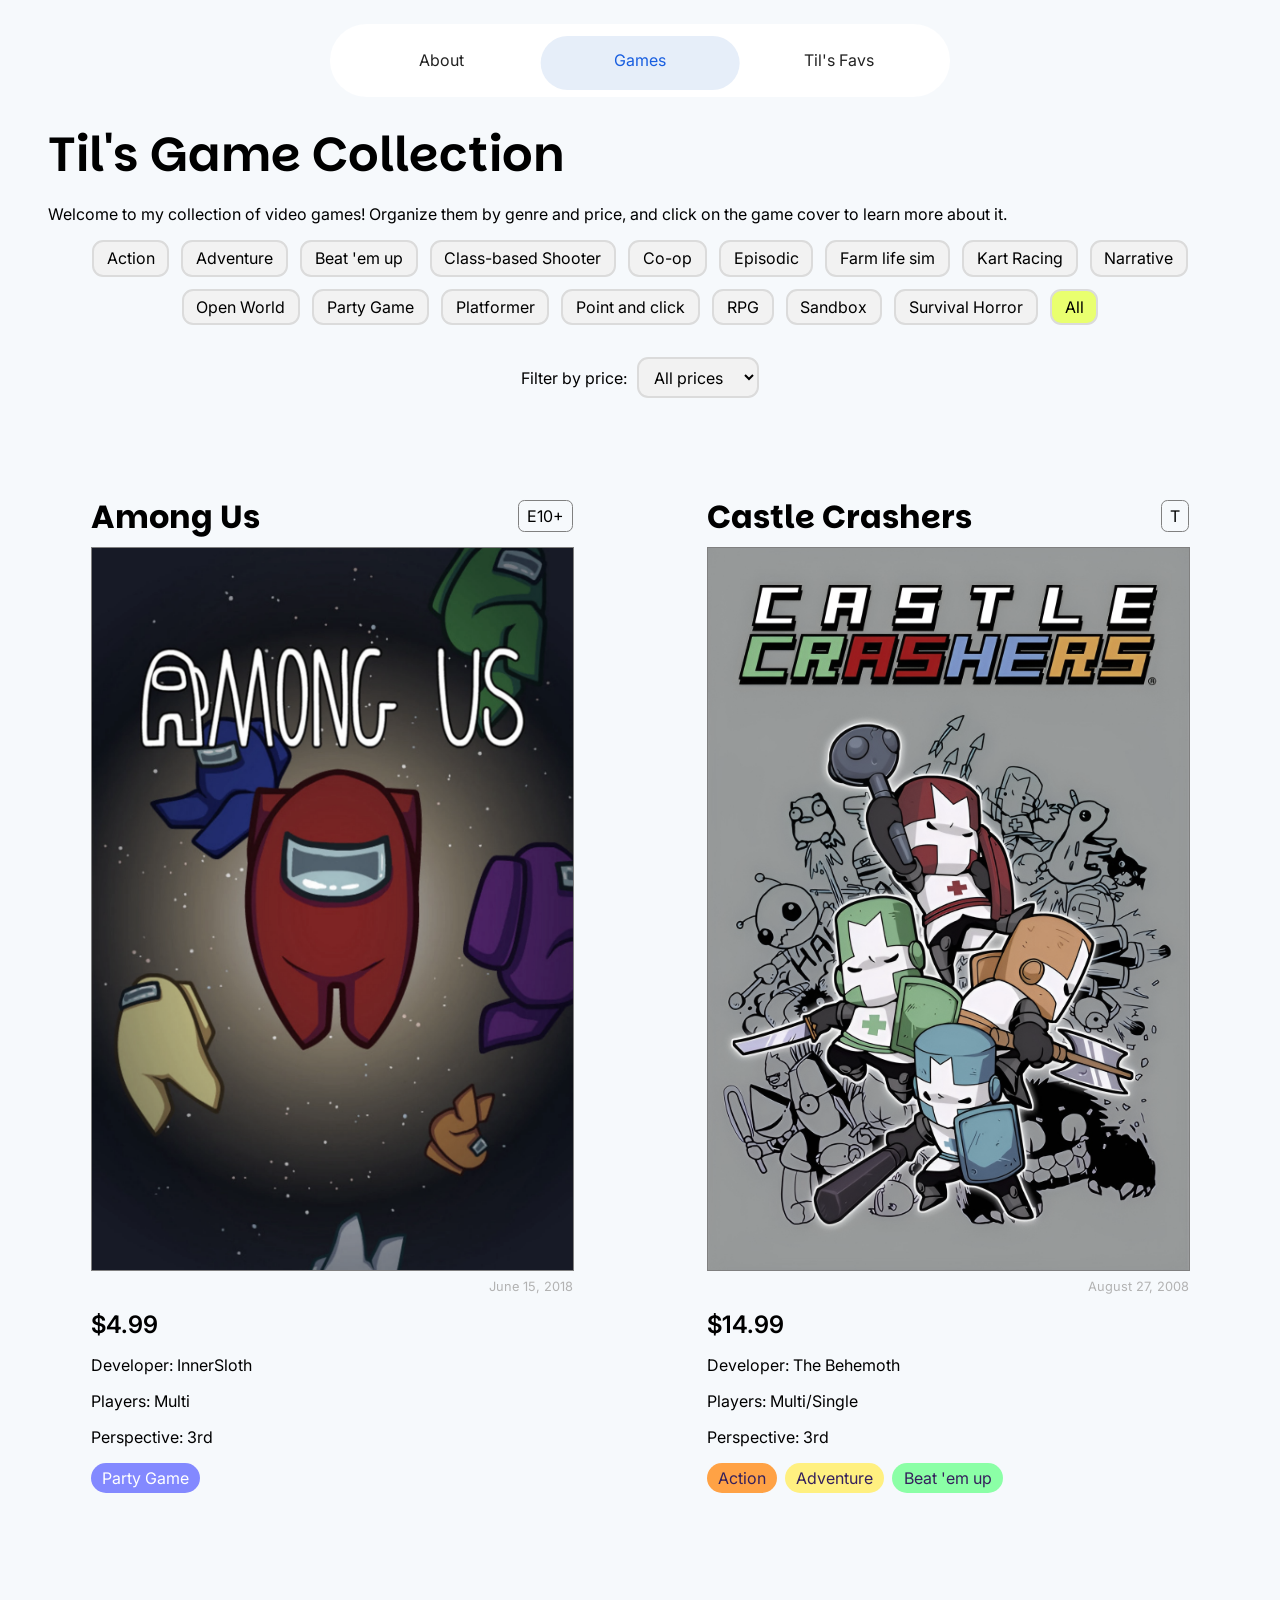
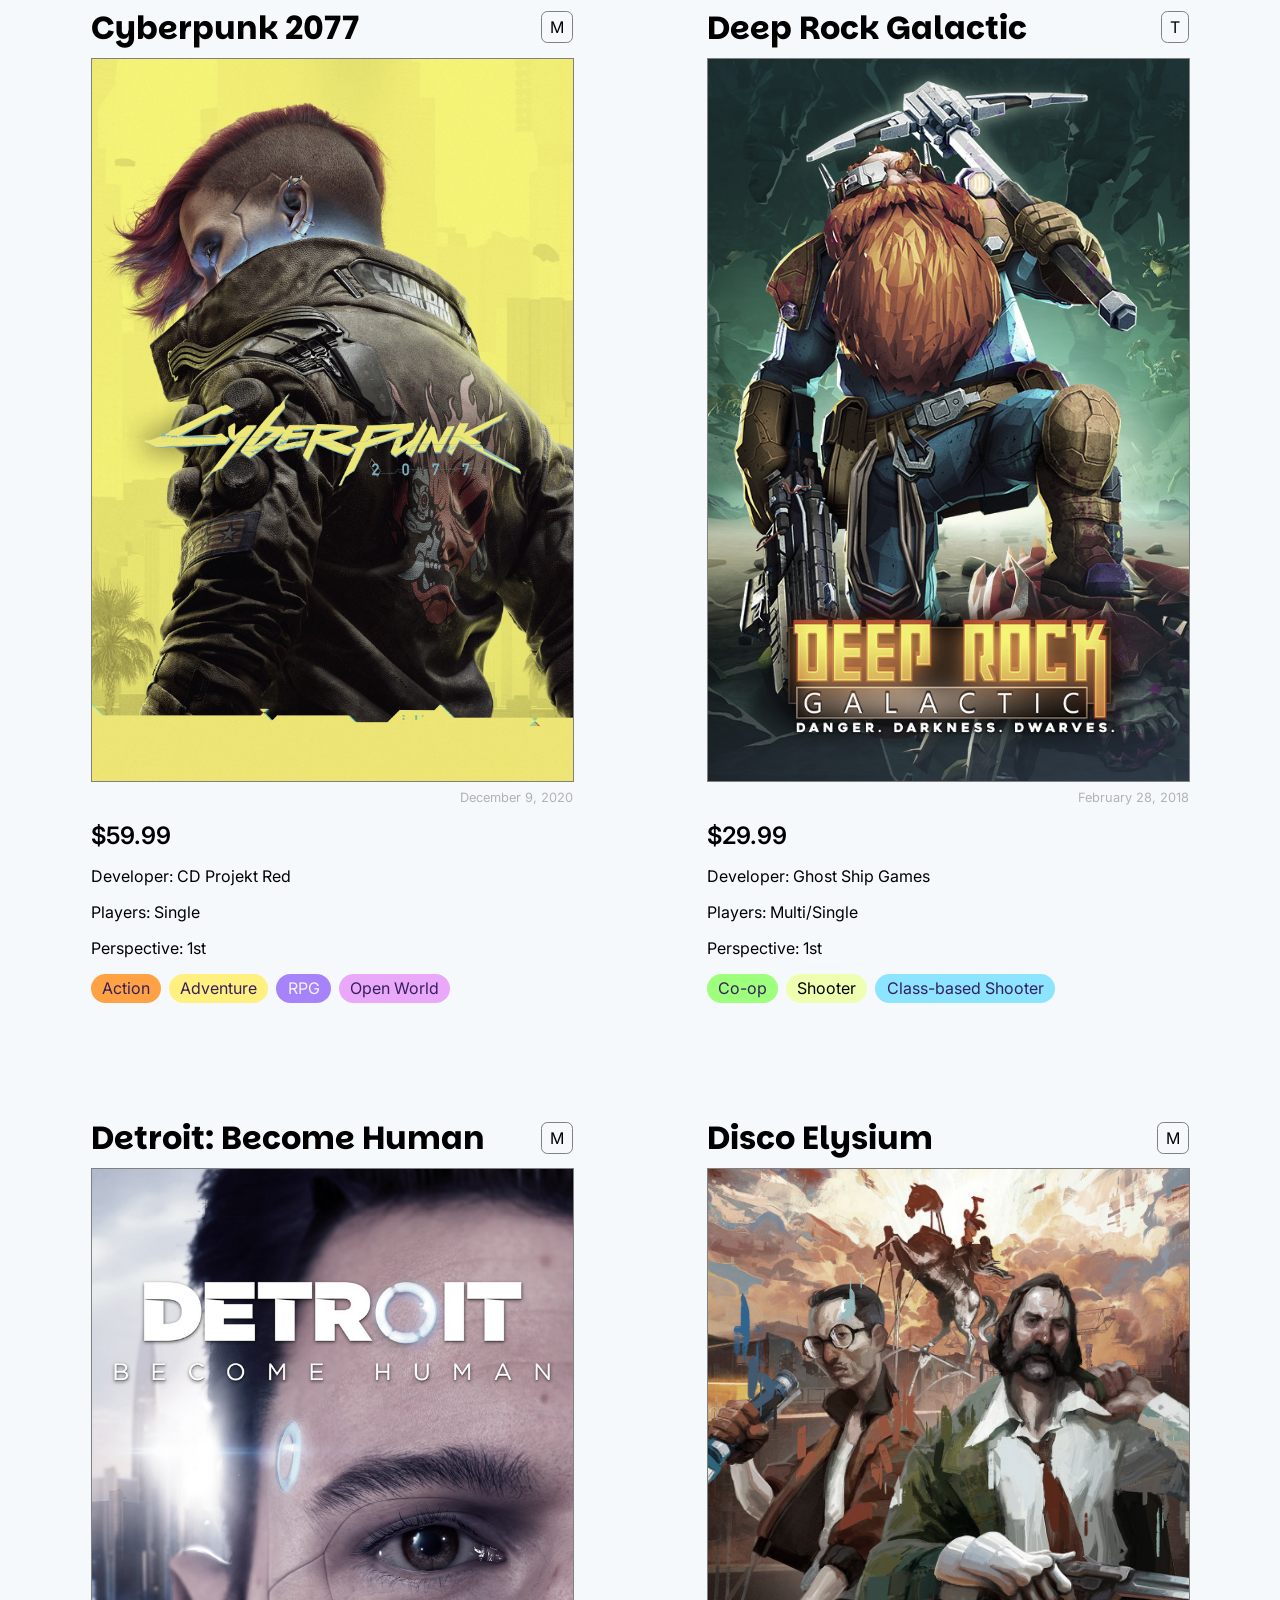
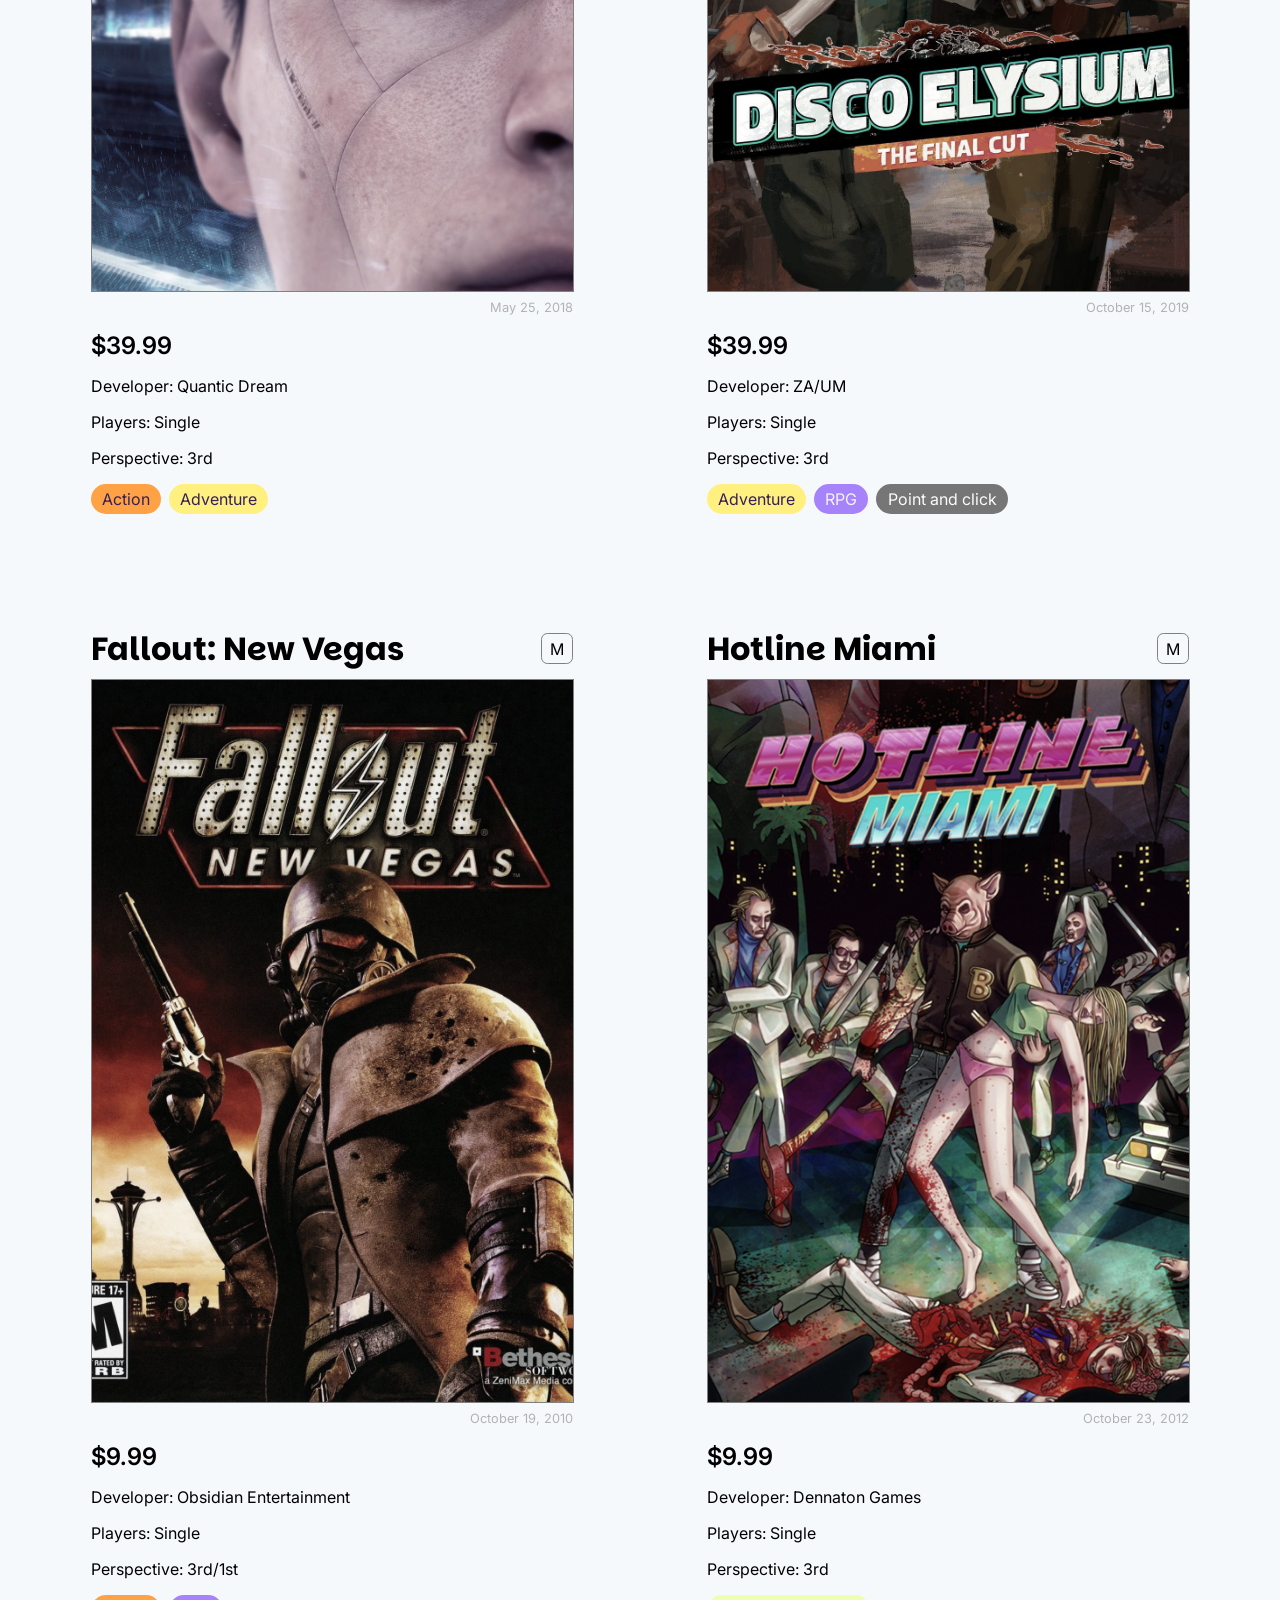
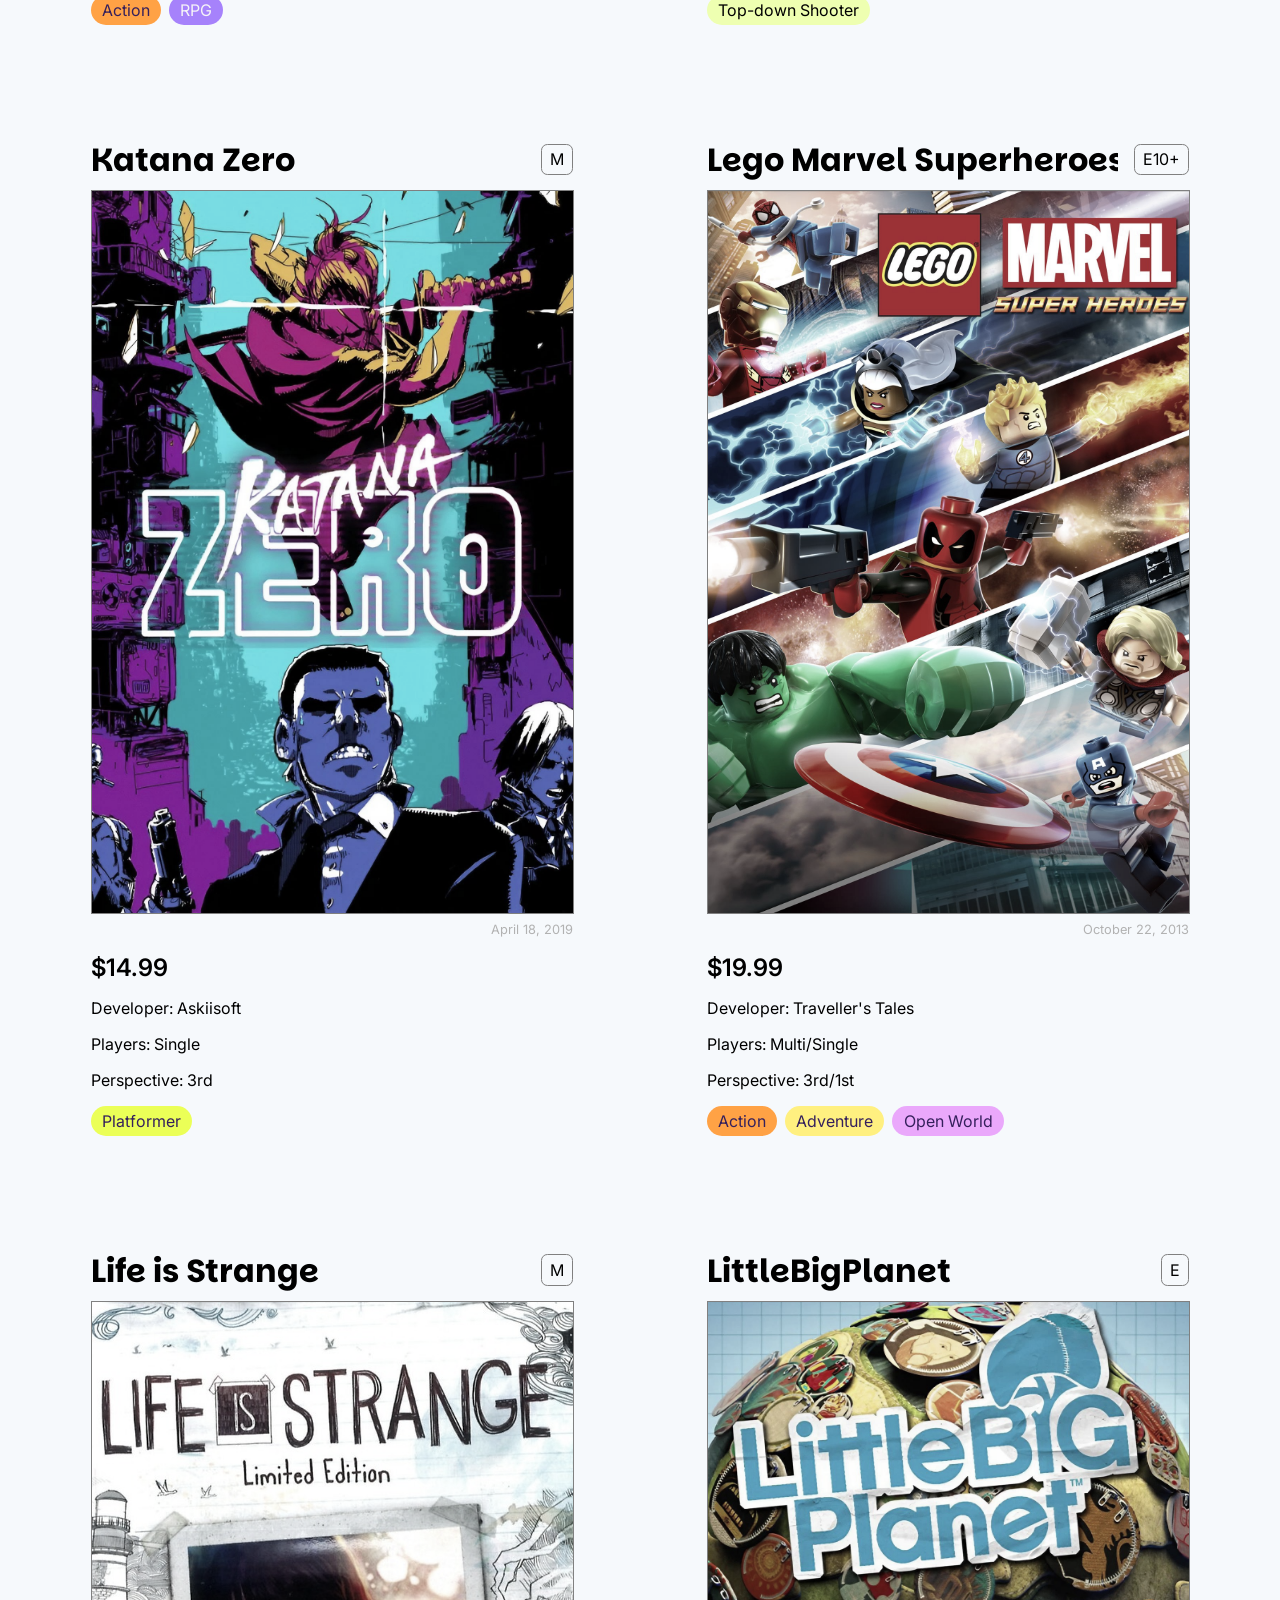
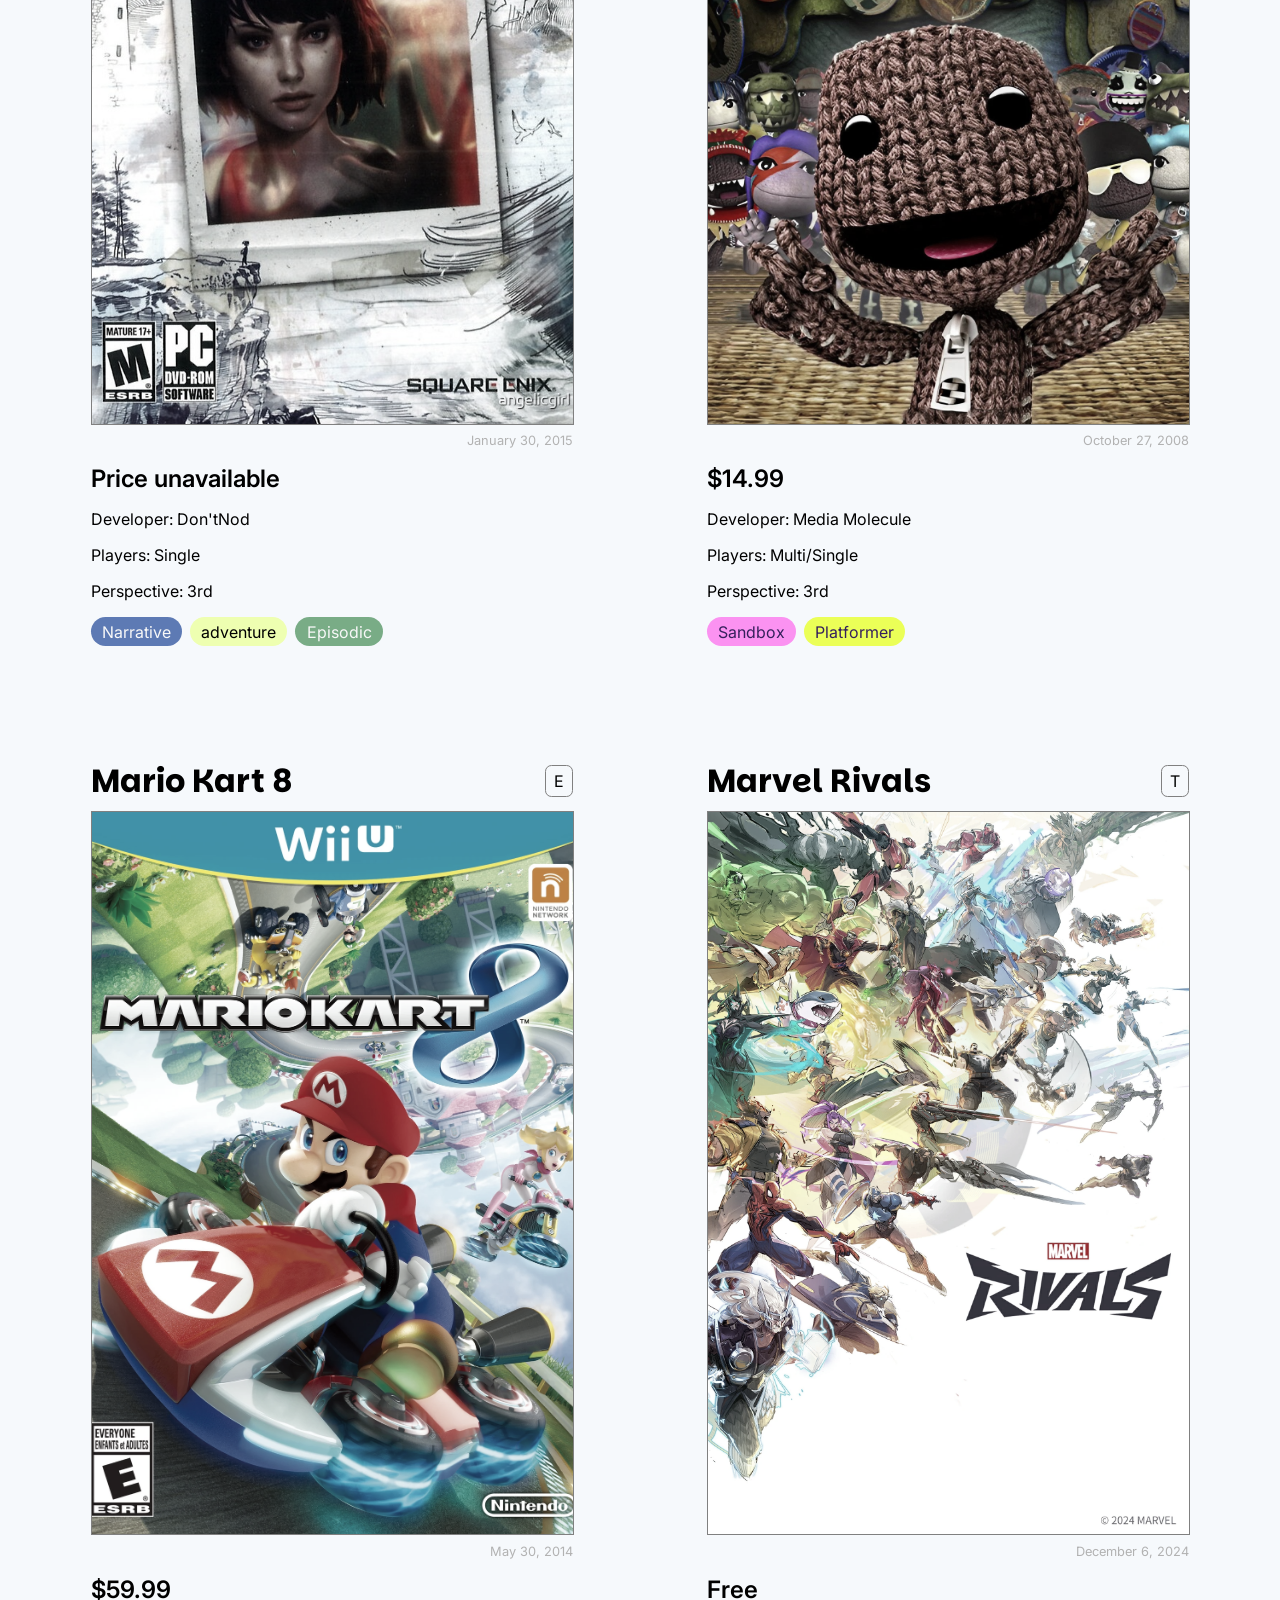
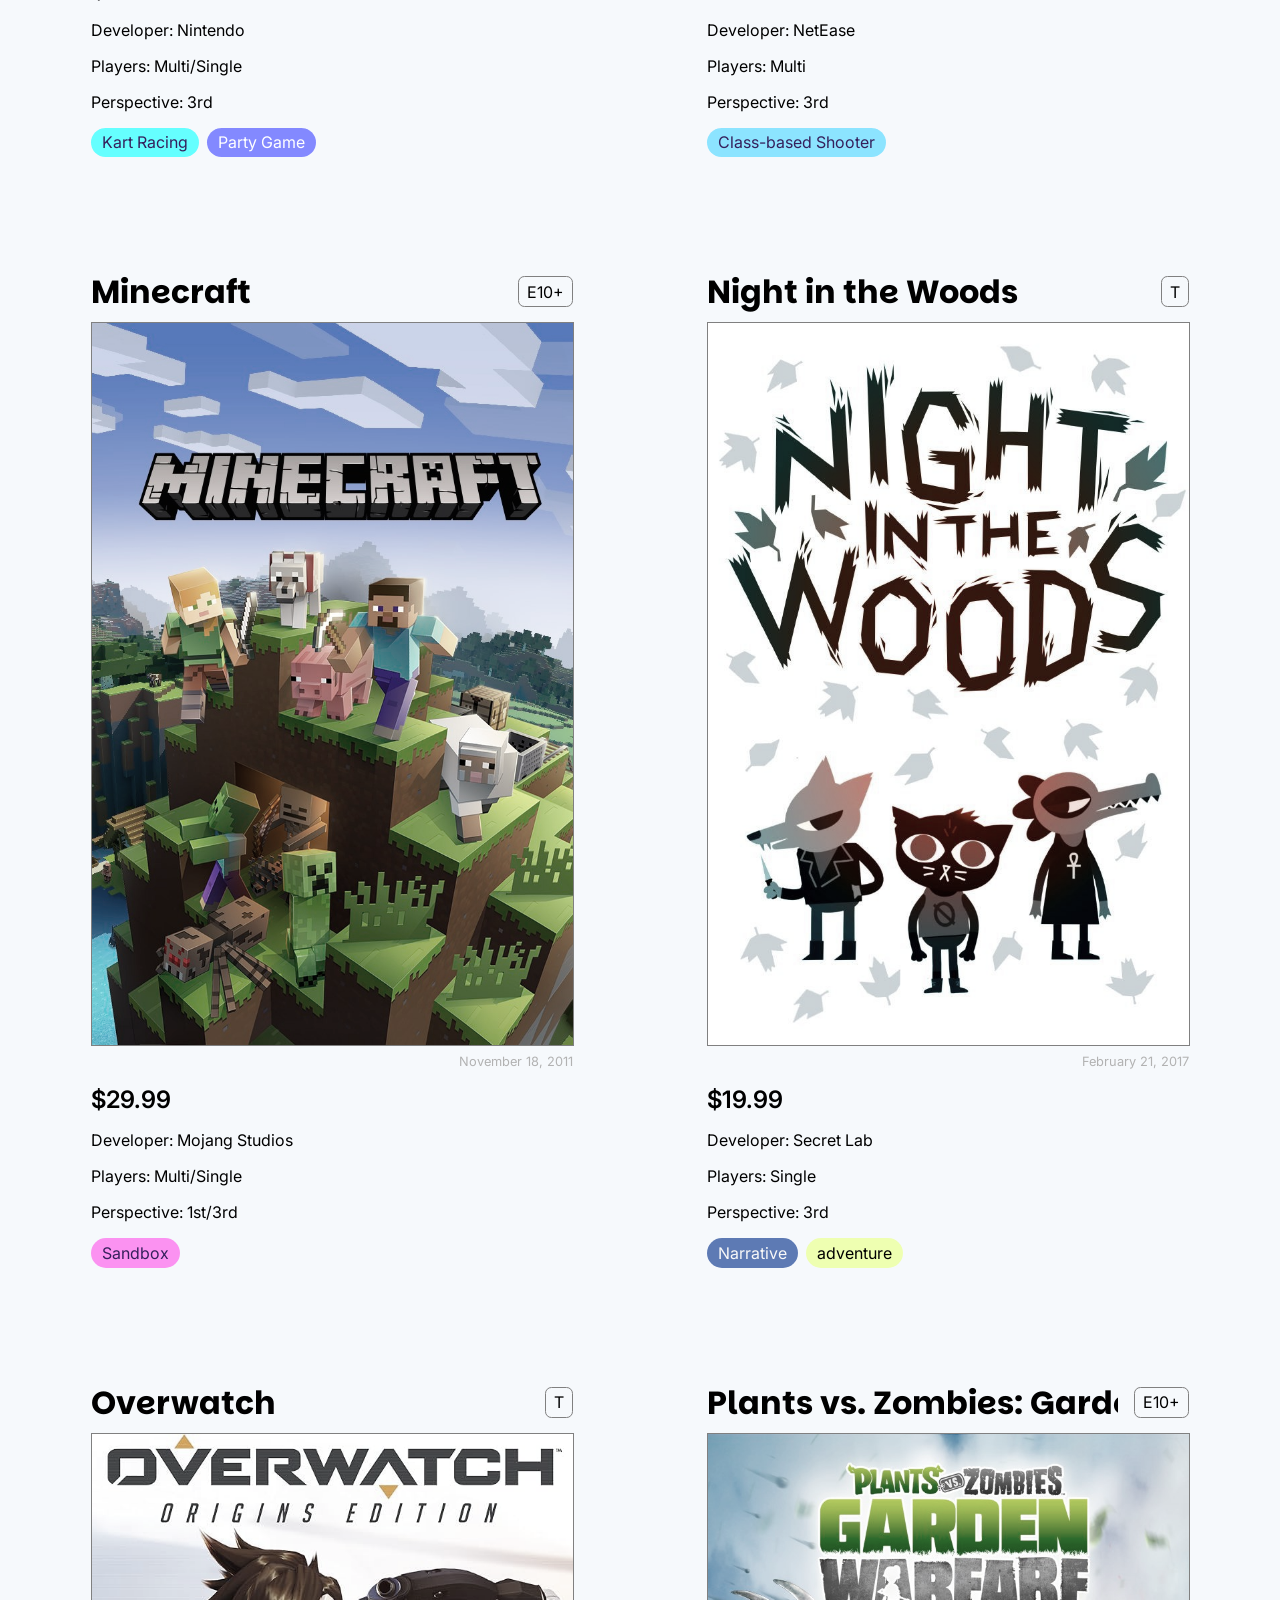
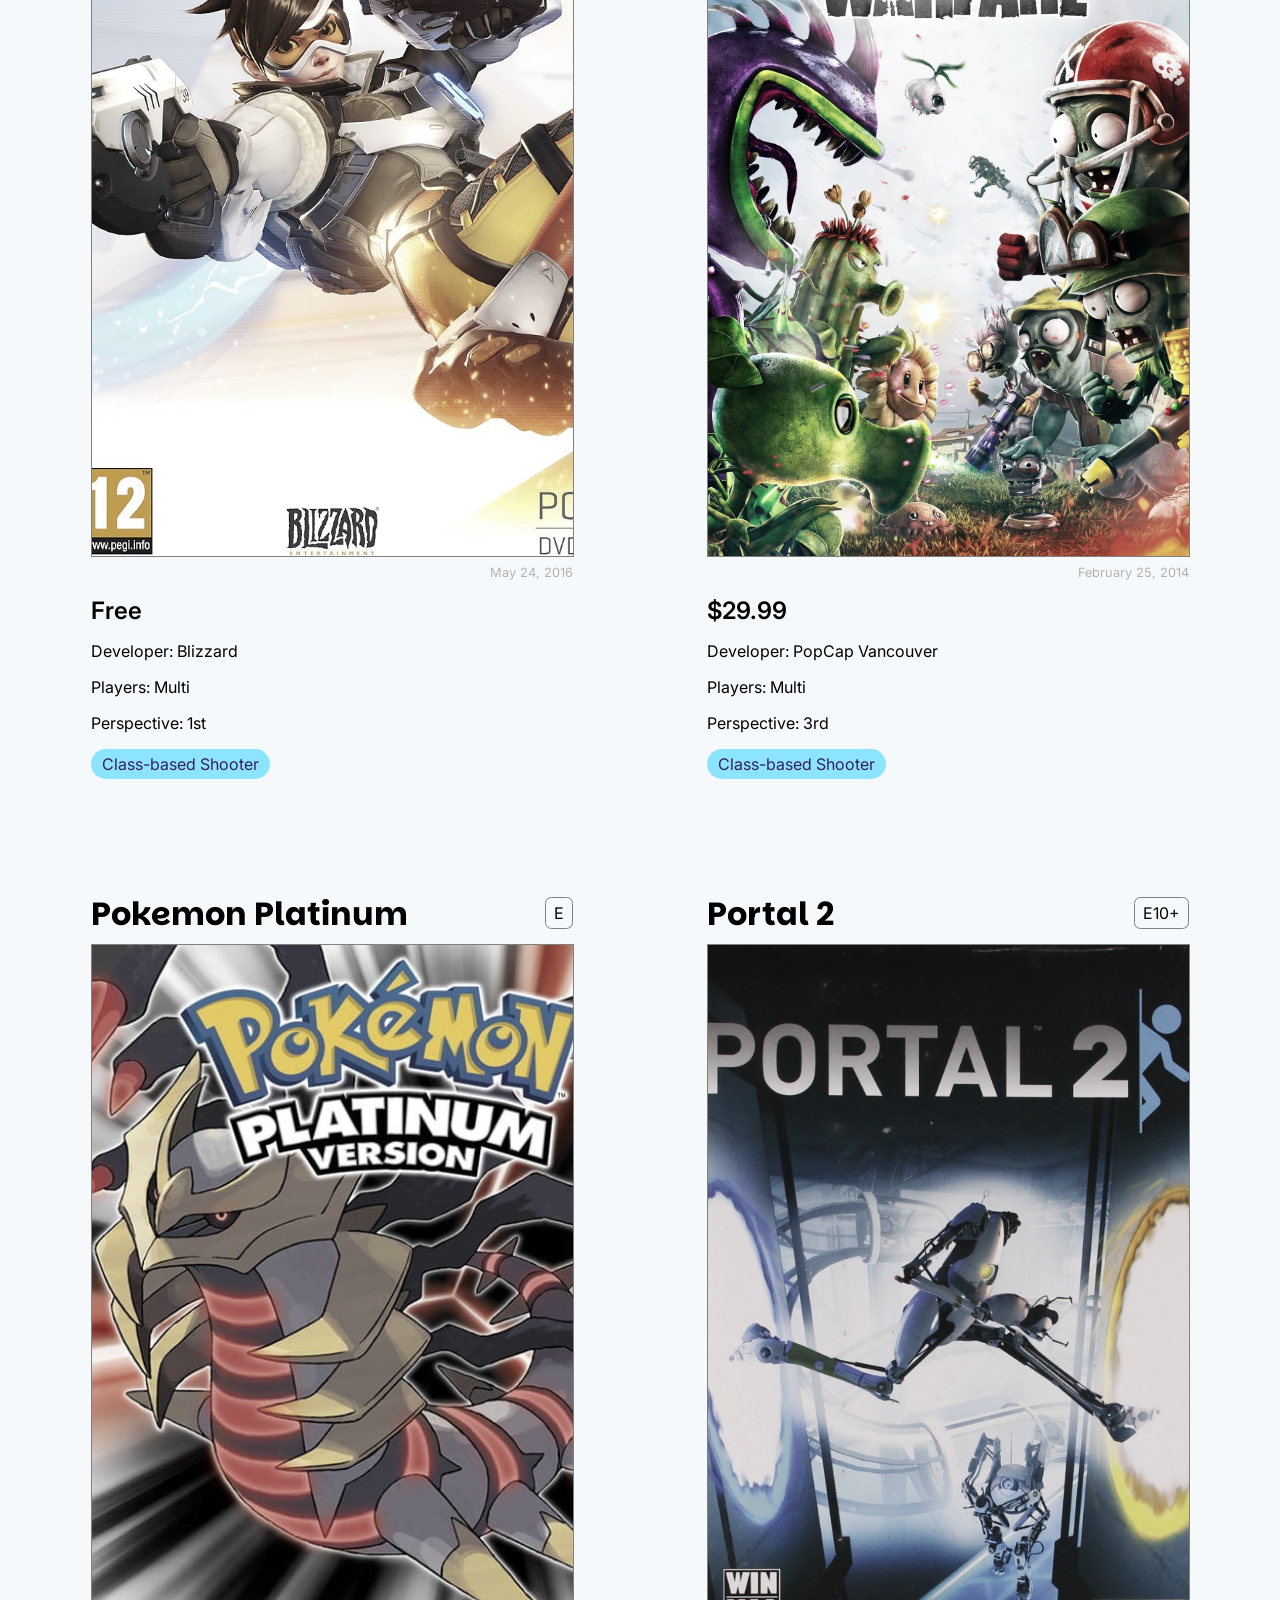
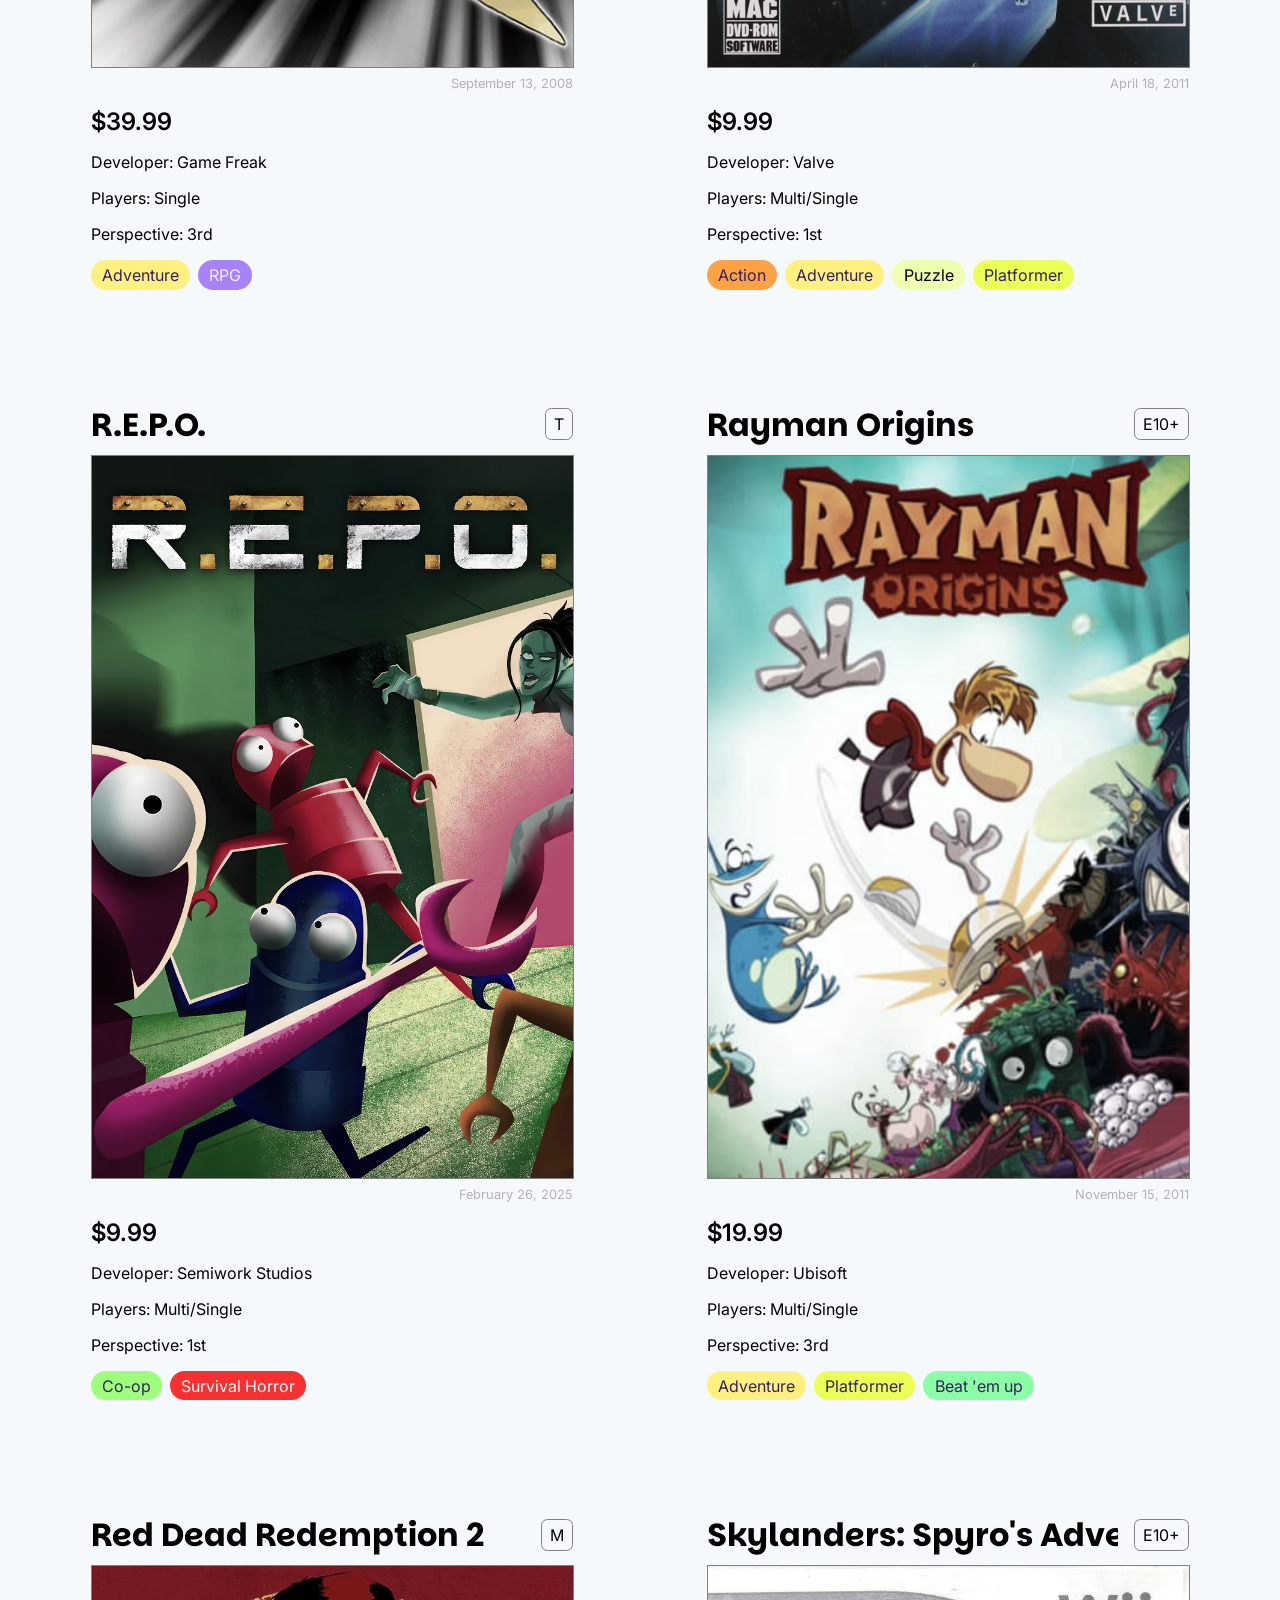
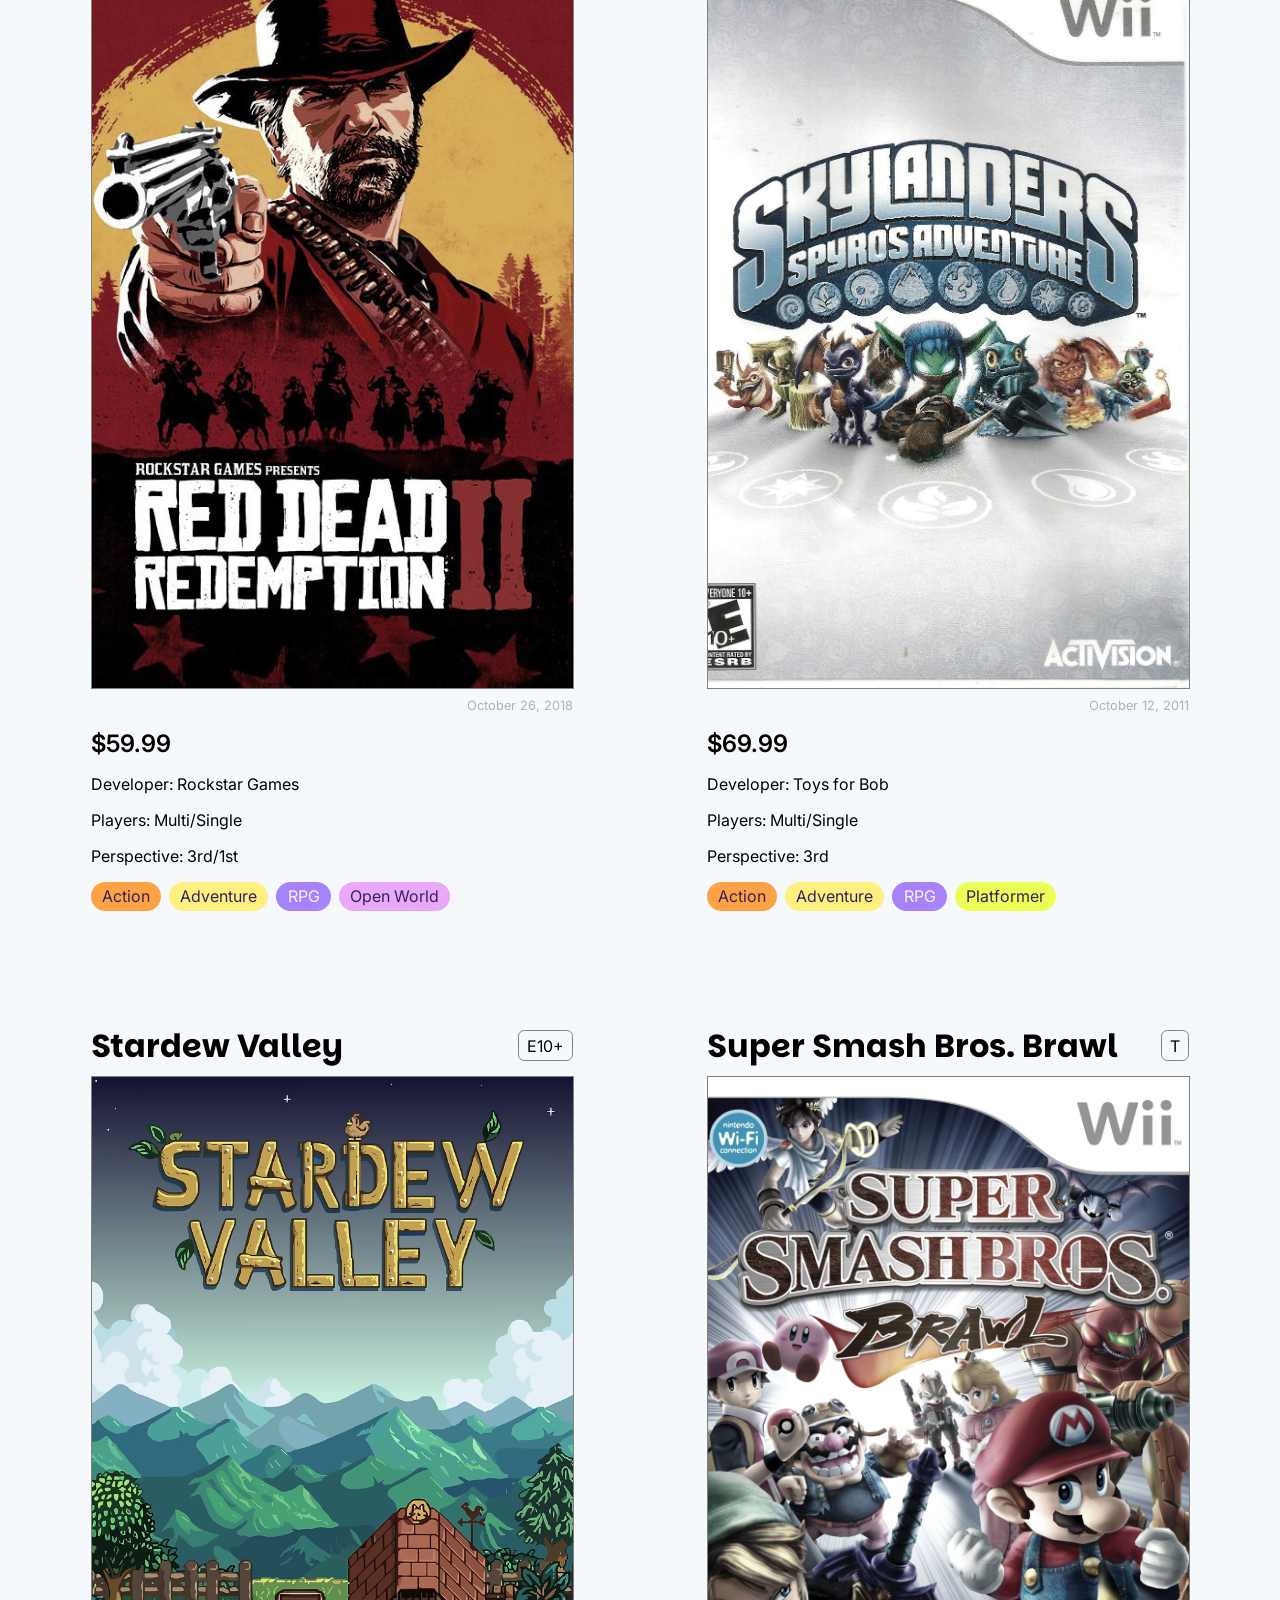
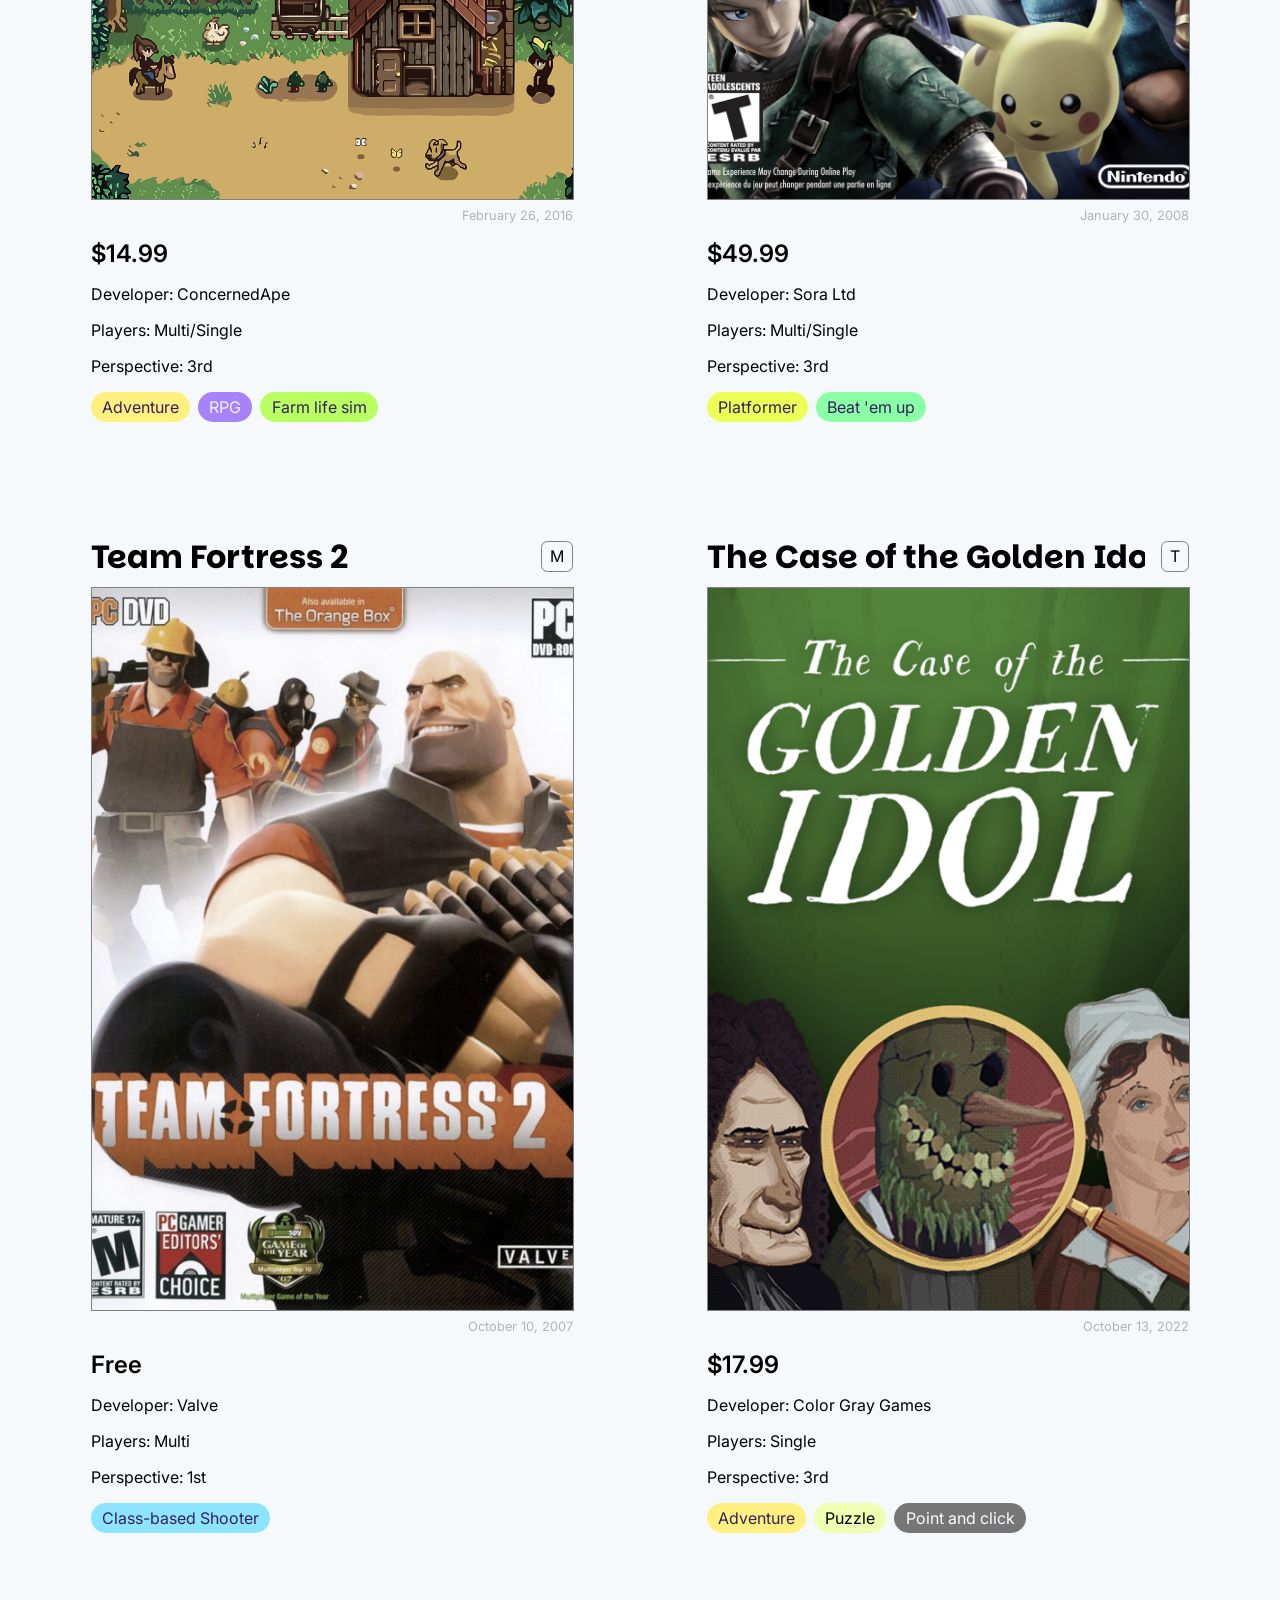
==== commit ecb1a5ce: "layout and filter update" ====
--- a/index.html
+++ b/index.html
@@ -6,12 +6,22 @@
     <title>Document</title>
     <link rel="stylesheet" href="style.css">
 </head>
+
 <body>
-    <h1>tilley's game collection</h1>
-    <p class="intro"> hi i'm tilley and this is a collection i made for some of my favorite games i've played. sort through by category/price and click on the game cover to see more about it. </p>
+   <div class="container">
+    <nav class="tabs">
+         <a class="tab" href="about.html">About</a>
+         <a class="tab active" href="index.html">Games</a>
+        <a class="tab" href="Til's-Favs.html">Til's Favs</a>
+     <span class="glider" style="transform: translateX(100%);"></span>
+    </nav>
+   </div>
+
+
+    <h1>Til's Game Collection</h1>
+    <p class="intro"> Welcome to my collection of video games! Organize them by genre and price, and click on the game cover to learn more about it. </p>
 
     <ul>
-        
         <li data-genre="Action" class="filter genreFilter">Action</li>
         <li data-genre="Adventure" class="filter genreFilter">Adventure</li>
         <li data-genre="Beat 'em up" class="filter genreFilter">Beat 'em up</li>
@@ -29,9 +39,9 @@
         <li data-genre="Sandbox" class="filter genreFilter">Sandbox</li>
         <li data-genre="Survival Horror" class="filter genreFilter">Survival Horror</li>
         <li data-genre="all" class="filter genreFilter">All</li>
-    
     </ul>
-       <div class="priceFilterControl">
+
+    <div class="priceFilterControl">
         <label for="priceFilter">Filter by price:</label>
         <select id="priceFilter">
             <option value="all">All prices</option>
@@ -41,7 +51,29 @@
             <option value="over30">Over $30</option>
         </select>
     </div>
+
     <section id="games"></section>
     <script src="script.js"></script>
+    <script>
+        const tabs = document.querySelectorAll('.tab');
+        const glider = document.querySelector('.glider');
+        const currentFile = window.location.pathname.split('/').pop();
+        const tabIndexByPage = {
+            'about.html': 0,
+            'index.html': 1,
+            "Til's-Favs.html": 2
+        };
+
+        const activeIndex = tabIndexByPage[currentFile] ?? 1;
+
+        tabs.forEach((tab, index) => {
+            const isActive = index === activeIndex;
+            tab.classList.toggle('active', isActive);
+        });
+
+        if (glider) {
+            glider.style.transform = `translateX(${activeIndex * 100}%)`;
+        }
+    </script>
 </body>
 </html>
--- a/style.css
+++ b/style.css
@@ -1,7 +1,12 @@
 @import url('https://fonts.googleapis.com/css2?family=DM+Serif+Text:ital@0;1&family=Parkinsans:wght@300..800&family=Tiro+Bangla:ital@0;1&display=swap');
-
+@import url("https://fonts.googleapis.com/css2?family=Inter:wght@400;500;600&display=swap");
 :root {
     --game-font: "Parkinsans", sans-serif;
+    --body-font: "Inter", sans-serif;
+	--primary-color: #185ee0;
+	--secondary-color: #e6eef9;
+
+
 }
 
 h2 {
@@ -9,7 +14,7 @@
     font-size: 2rem;
 }
 body {
-    font-family: var(--game-font);
+    font-family: var(--body-font);
     margin: 0;
     padding: 1rem;
 }
@@ -17,10 +22,9 @@
 #games {
     display: grid;
     grid-template-columns: repeat(2, minmax(0, 1fr));
-    gap: 1.5rem;
-    max-width: 74rem;
-    margin-inline: auto;
-    margin-top: 2rem;
+    gap: 3rem;
+    width: min(90rem, calc(100% - 4rem));
+    margin: 2rem auto 0;
 }
 
 @media (max-width: 700px) {
@@ -30,25 +34,47 @@
 }
 
 .card {
-    display: flex;
-    flex-direction: column;
+    width: 100%;
+    align-items: flex-start;
+}
+
+.cardContent {
+    width: 85%;
+    margin: 0 auto;
+}
+
+.gameCoverLink {
+    display: block;
+    width: 100%;
+    margin: 0;
 }
 
 .card img {
     display: block;
     width: 100%;
-    max-width: 35rem;
+    max-width: 100%;
+    height: auto;
     aspect-ratio: 2 / 3;
     object-fit: cover;
     border: 0.5px solid grey;
-
-}
-
-.card img:hover{
-    filter: saturate(1.5) brightness(1.05);
-    transform: translateY(-5px);
-}
-
+    will-change: transform, filter;
+    transition: transform 0.2s ease, filter 0.2s ease;
+    filter: drop-shadow(0 0px 0px rgba(0, 0, 0, 0.0)) saturate(50%);
+    
+}
+
+.card img:hover {
+    filter: drop-shadow(0 9px 11px rgba(0, 0, 0, 0.5)) saturate(100%);
+    transform: translateY(-7px);
+}
+
+@media (max-width: 700px) {
+    .card img {
+        width: 100%;
+        max-width: 100%;
+        height: auto;
+    }
+}
 
 .releaseDate {
     display: block;
@@ -65,6 +91,7 @@
 .gamePrice {
     margin: 0 0 1rem;
     font-weight: 600;
+    font-size: 1.5rem;
 }
 
 .titleRow {
@@ -72,8 +99,8 @@
     align-items: center;
     justify-content: space-between;
     gap: 1rem;
-    width: 100%;
-    max-width: 35rem;
+    width: 85%;
+    margin: 0 auto;
     box-sizing: border-box;
 }
 
@@ -119,11 +146,13 @@
 .genres {
     display: flex;
     gap: 0.5rem;
+    width: 100%;
+    margin: 0;
 }
 
 .genres span {
     display: inline-block;
-    padding: .3rem 0.7rem;
+    padding: 0.3rem 0.7rem;
     border-radius: 100px;
     background:rgb(238, 255, 177)
 }
@@ -203,15 +232,25 @@
     font-family: var(--game-font);
     font-weight: 600;
     font-size: 3rem; 
+    max-width: 90rem;
+    margin: 1rem auto 0;
+    padding: 0 2rem;
+}
+
+.intro {
+    max-width: 90rem;
+    margin: 1rem auto 0;
+    padding: 0 2rem;
 }
 
 .priceFilterControl {
     display: flex;
     align-items: center;
+    justify-content: center;
     gap: 0.6rem;
-    max-width: 80rem;
+    max-width: 90rem;
     margin: 1rem auto 0;
-    padding: 0 1rem;
+    padding: 0 2rem;
 }
 
 #priceFilter {
@@ -225,12 +264,11 @@
 ul {
     display: flex;
     flex-wrap: wrap;
-    justify-content: left;
+    justify-content: center;
     gap: 0.75rem;
-    width: 100%;
-    max-width: 80rem;
+    width: min(90rem, calc(100% - 2rem));
     box-sizing: border-box;
-    margin: 0 auto 0rem;
+    margin: 0 auto;
     padding: 1rem;
     list-style: none;
 }
@@ -254,4 +292,76 @@
 
 .filter.selected {
     background: rgb(233, 255, 111);
-}+}
+
+
+
+*,
+*:after,
+*:before {
+    box-sizing: border-box;
+}
+
+body {
+    font-family: "Inter", sans-serif;
+    margin: 0;
+    padding: 1rem;
+    background-color: rgba(230, 238, 249, 0.35);
+}
+
+.container {
+    display: flex;
+    justify-content: center;
+    width: 100%;
+    margin: 0 auto 1.5rem;
+    padding-top: 0.5rem;
+}
+
+.tabs {
+  position: relative;
+  display: flex;
+  width: 620px;
+  background: white;
+  border-radius: 999px;
+  padding: 0.75rem;
+}
+
+.tab.active {
+  color: #185ee0;
+}
+.tab {
+  position: relative;
+  z-index: 2;
+  flex: 1;
+  text-align: center;
+  text-decoration: none;
+  color: #222;
+  padding: 0.9rem 1.2rem;
+  border-radius: 999px;
+  transition: color 0.2s ease;
+}
+
+
+
+.glider {
+  position: absolute;
+  top: 0.75rem;
+  left: 0.75rem;
+  width: calc((100% - 1.5rem) / 3);
+  height: 54px;
+  background: #e6eef9;
+  border-radius: 999px;
+  transition: transform 0.25s ease-out;
+  z-index: 1;
+}
+
+@media (max-width: 700px) {
+    .tabs {
+        width: 100%;
+    }
+
+    .tab {
+        min-width: 0;
+        font-size: 0.95rem;
+    }
+}
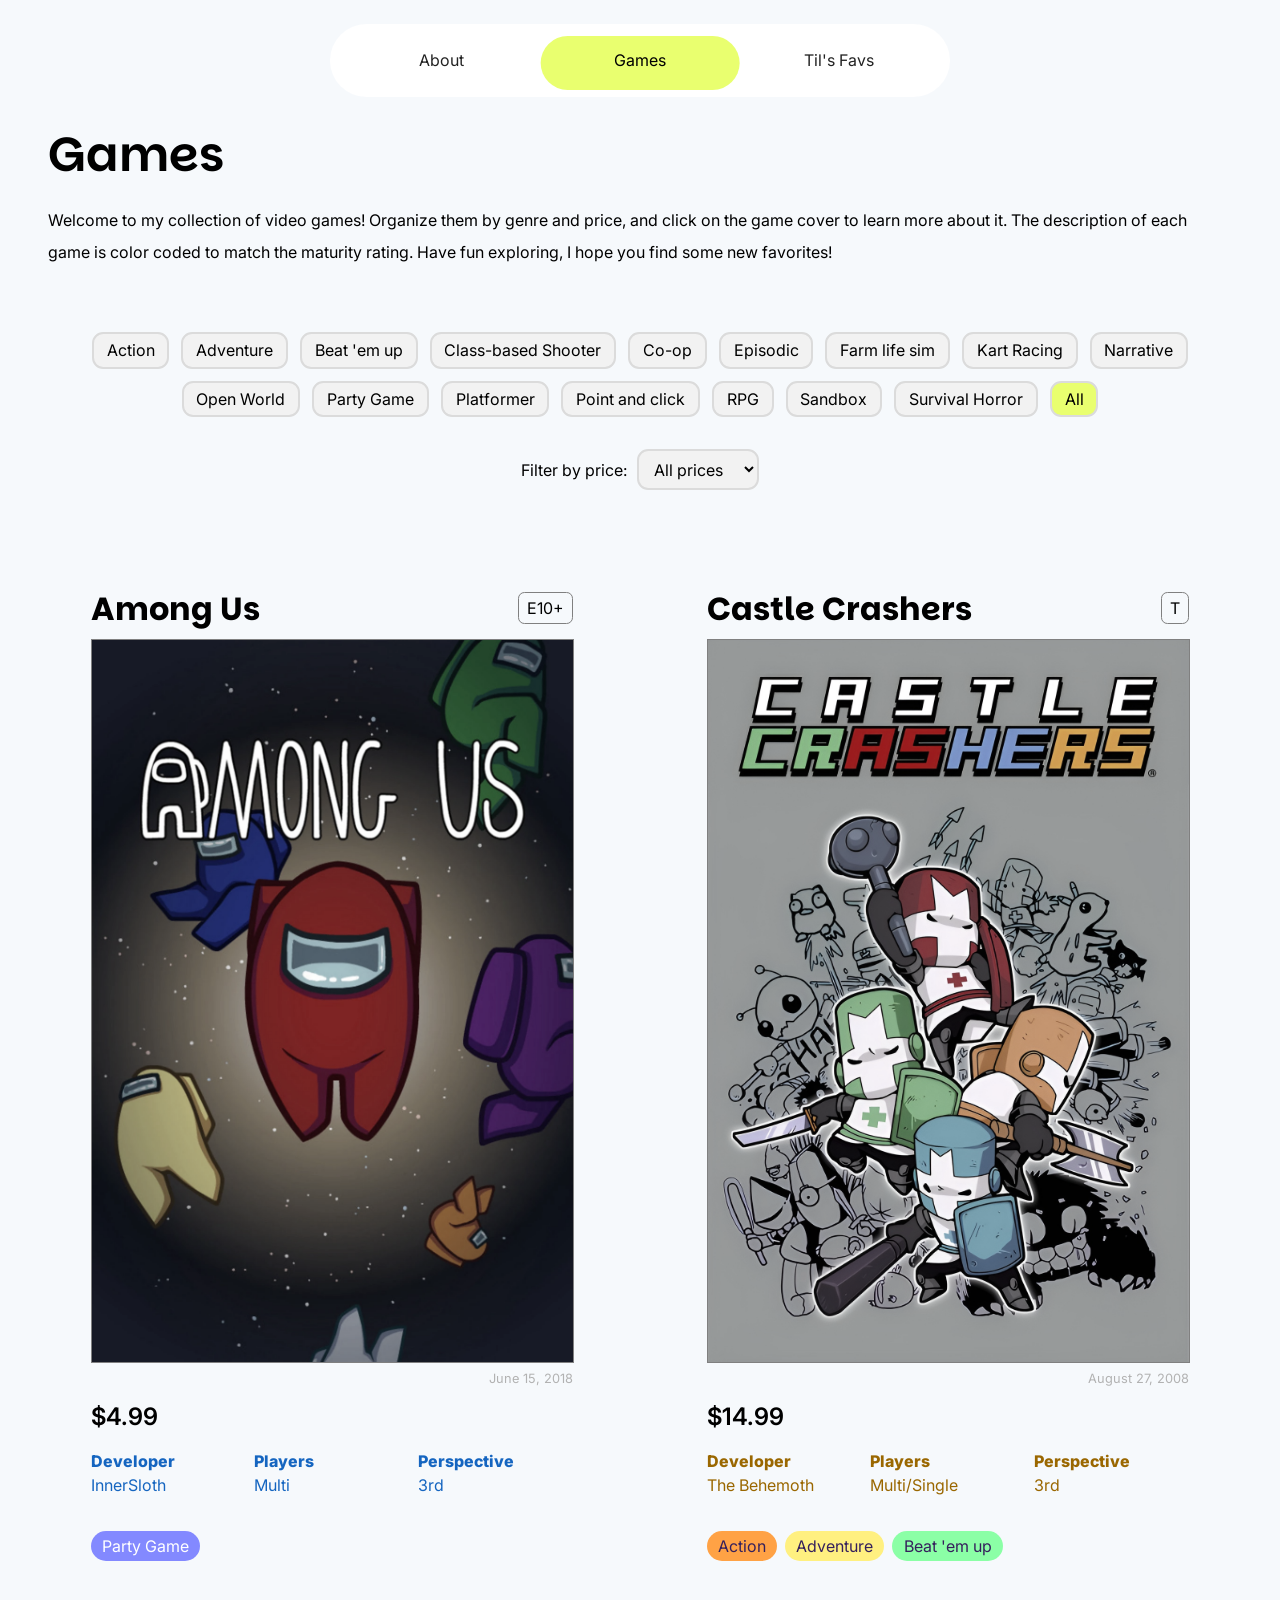
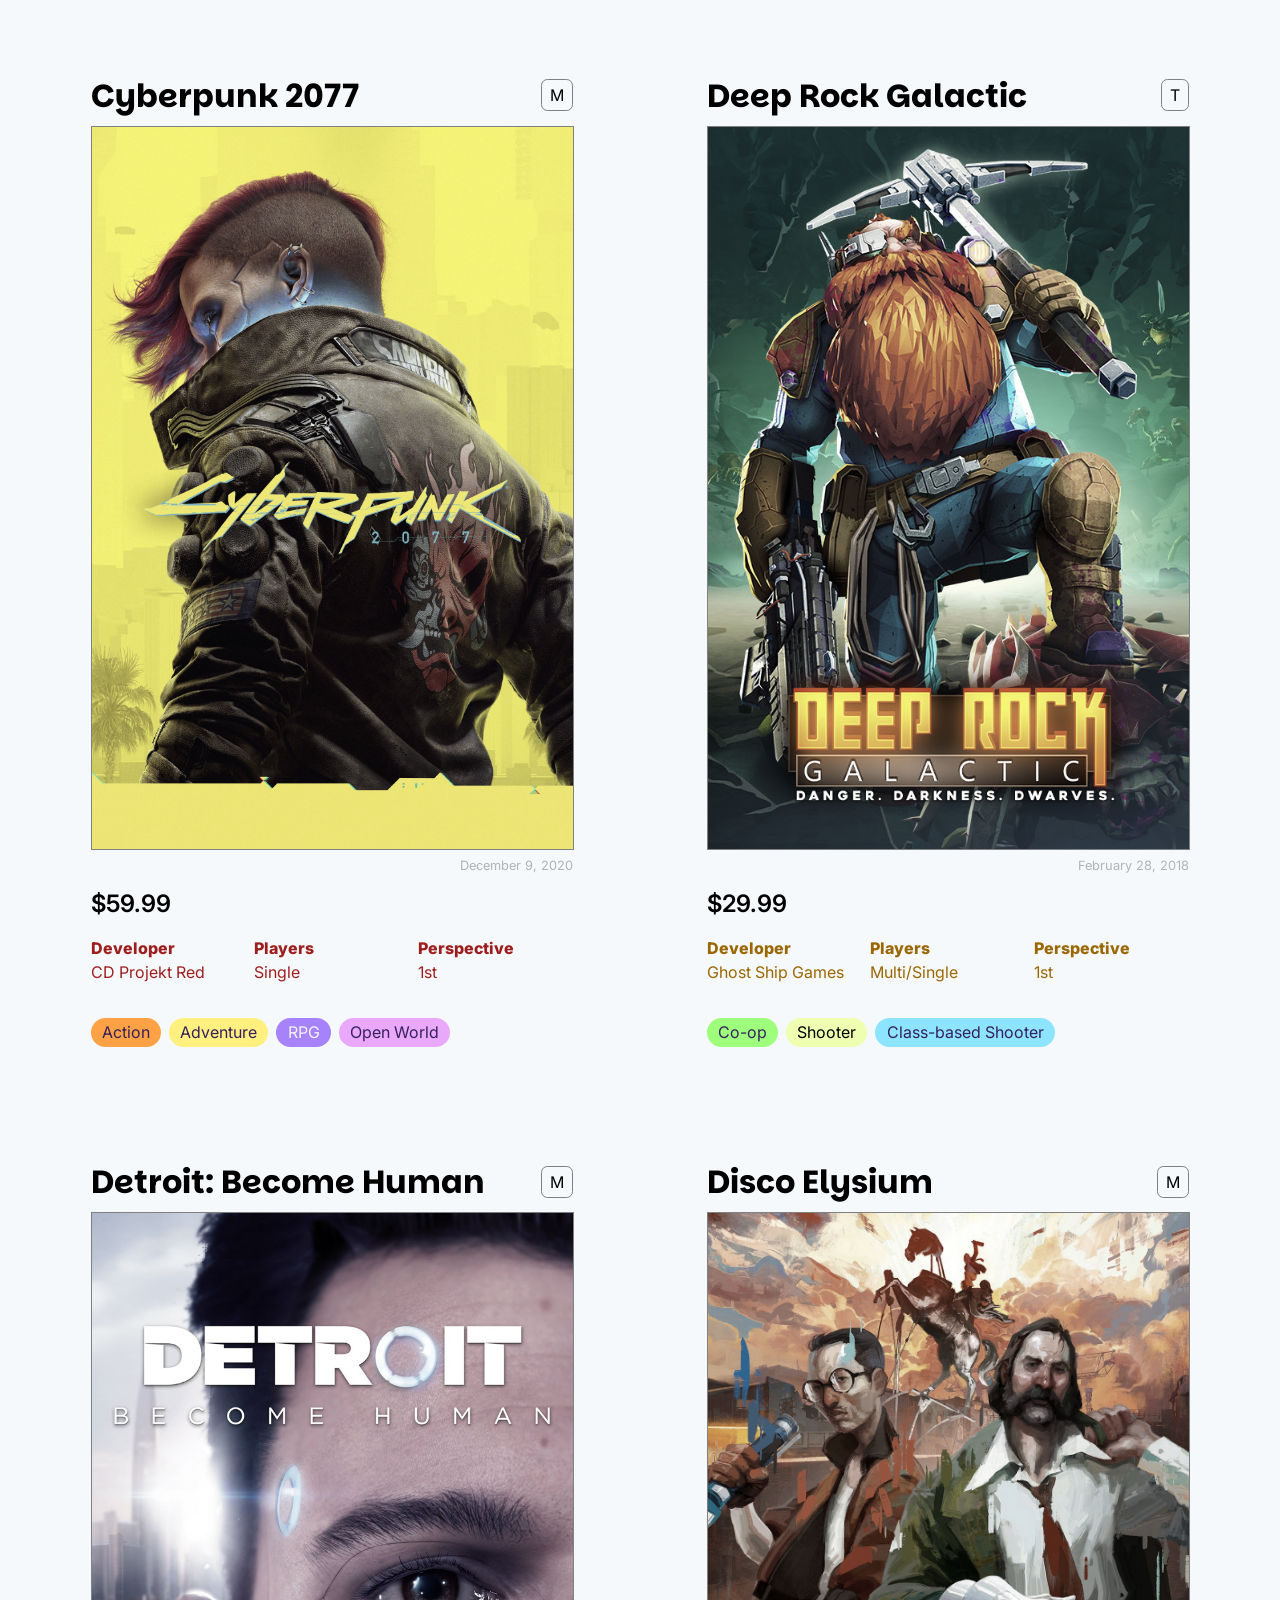
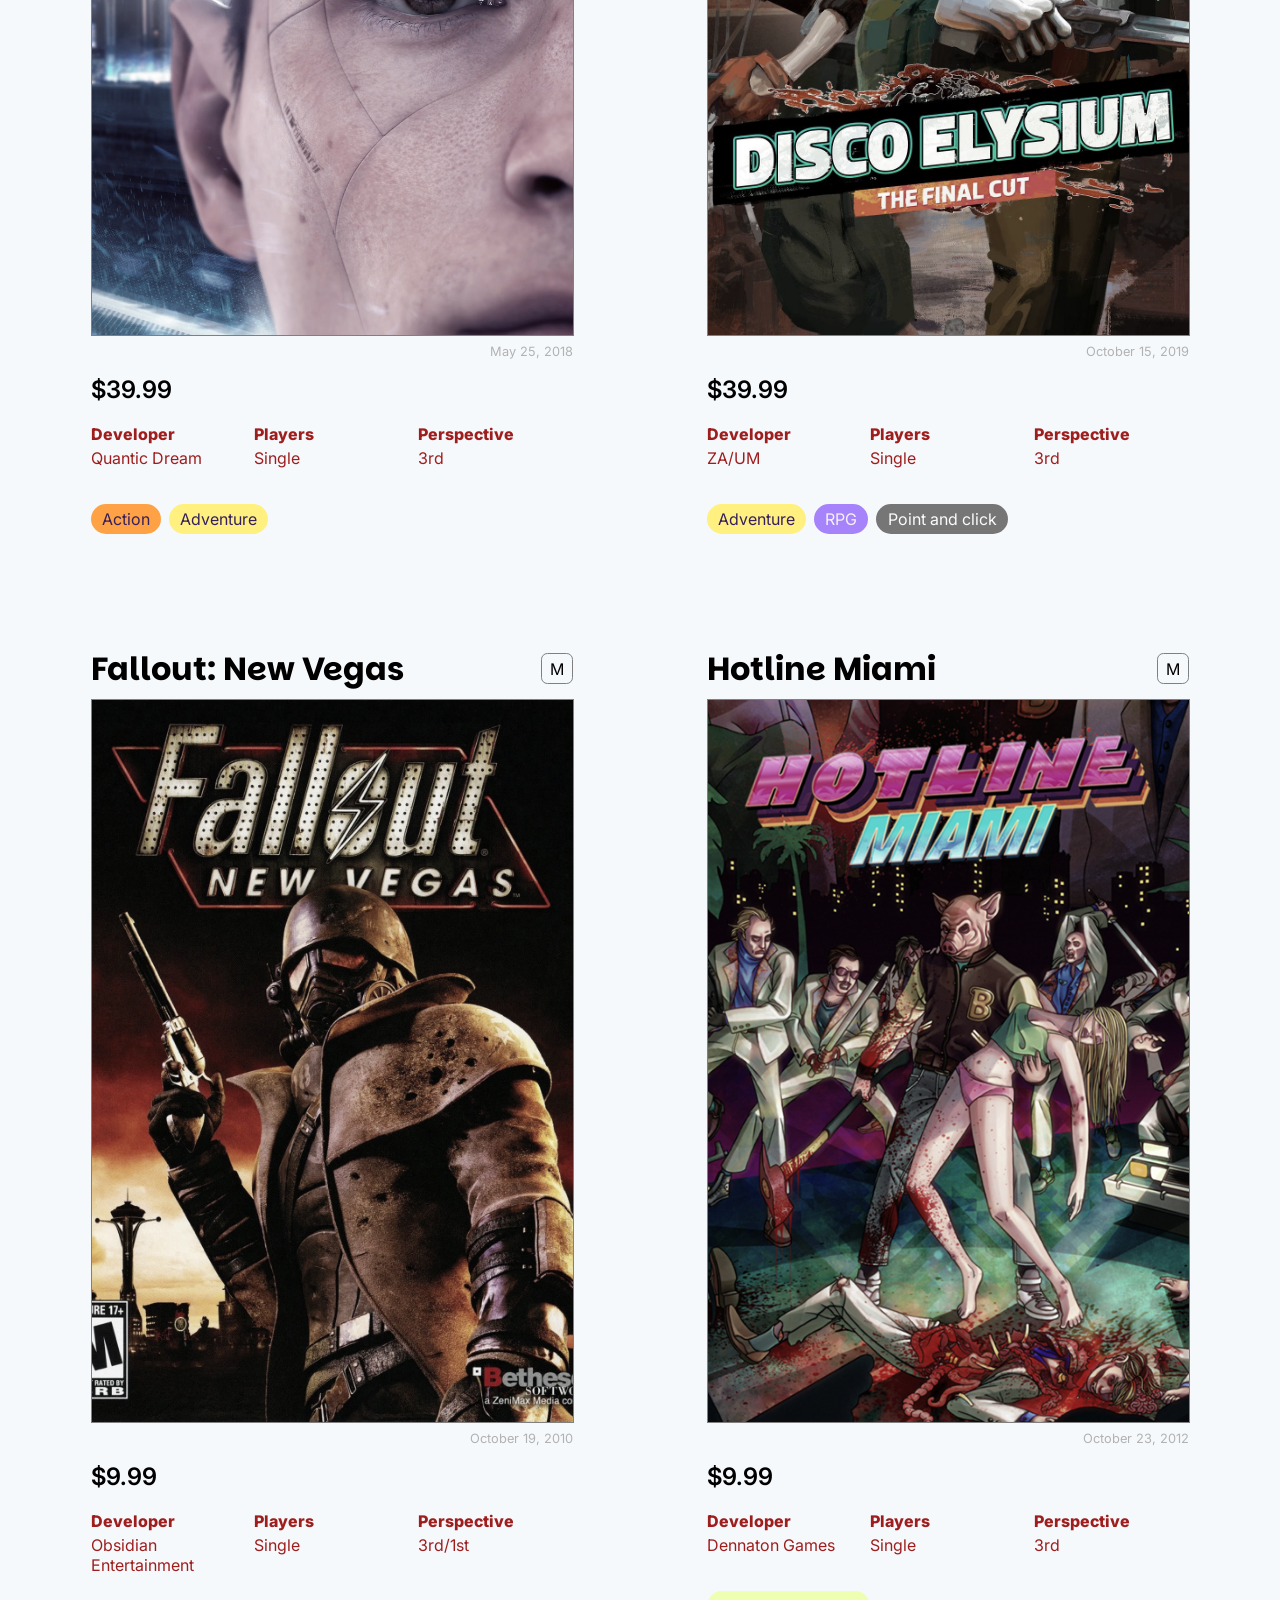
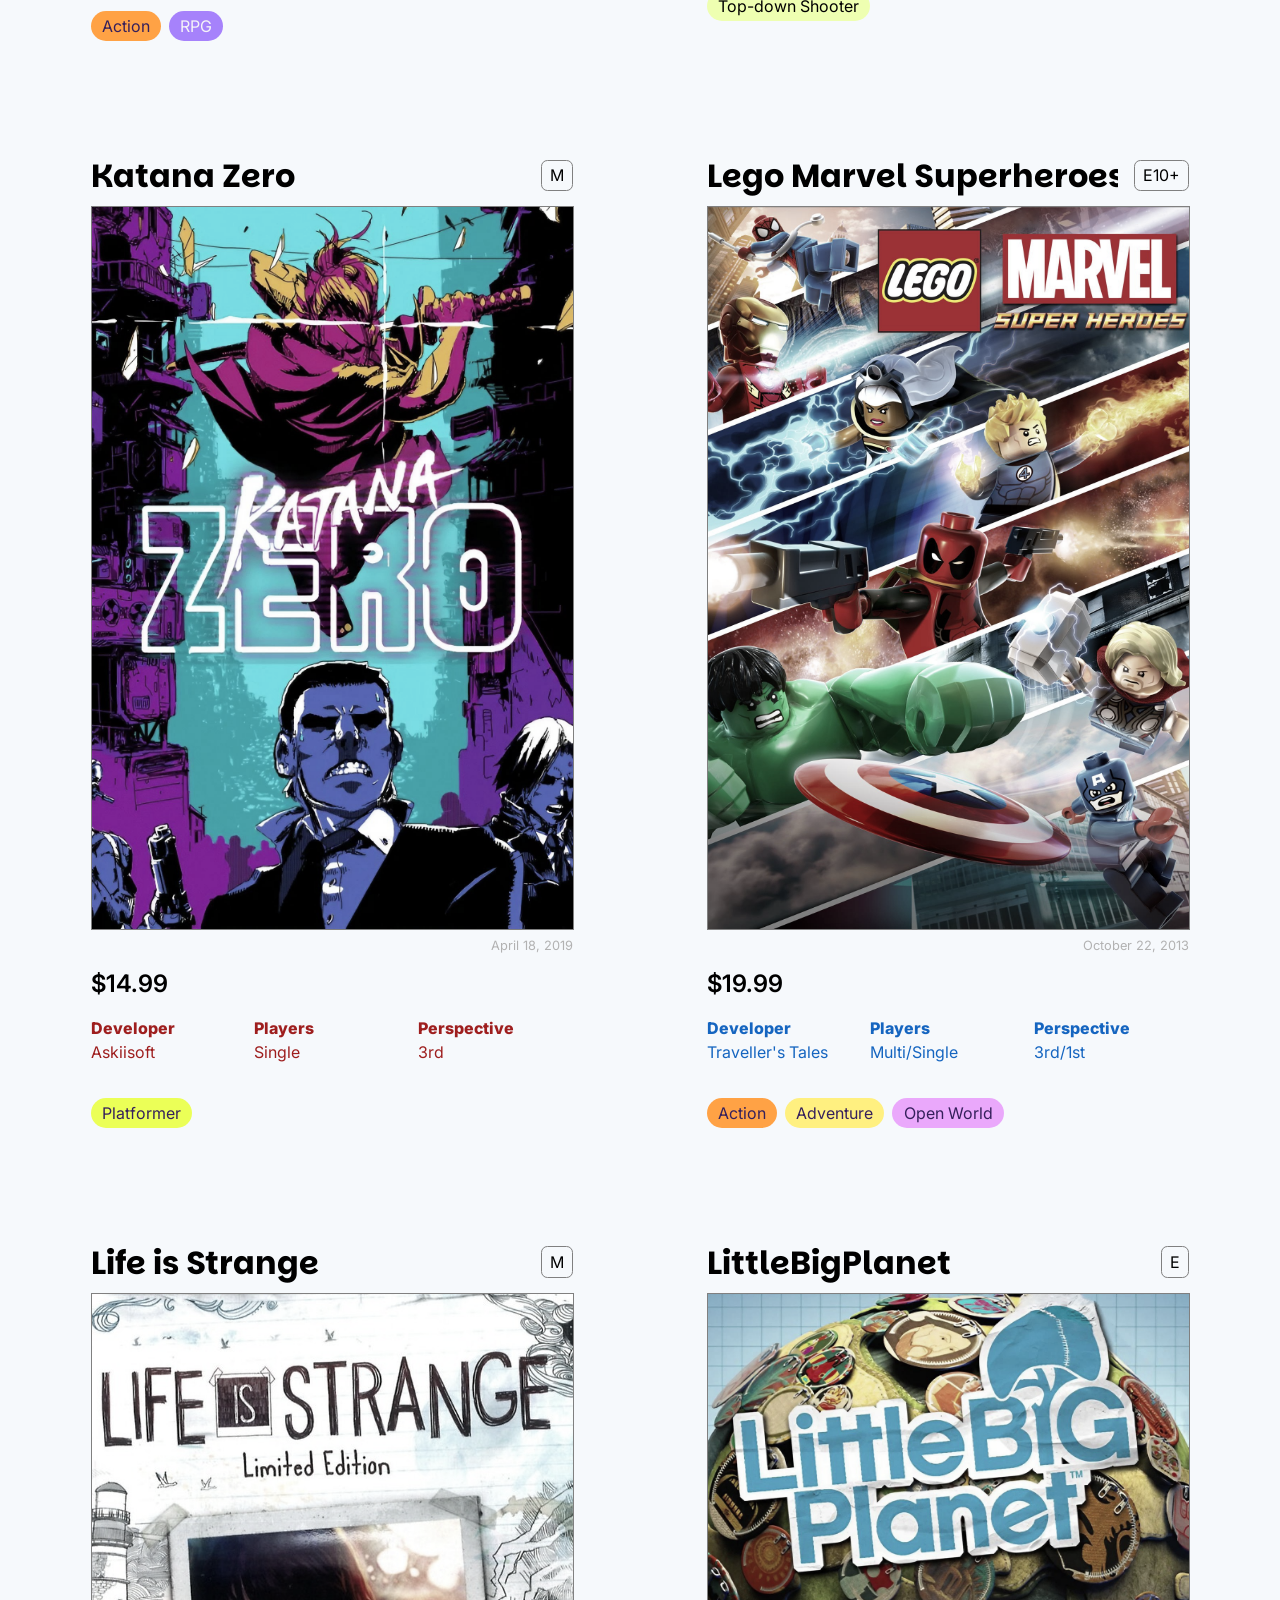
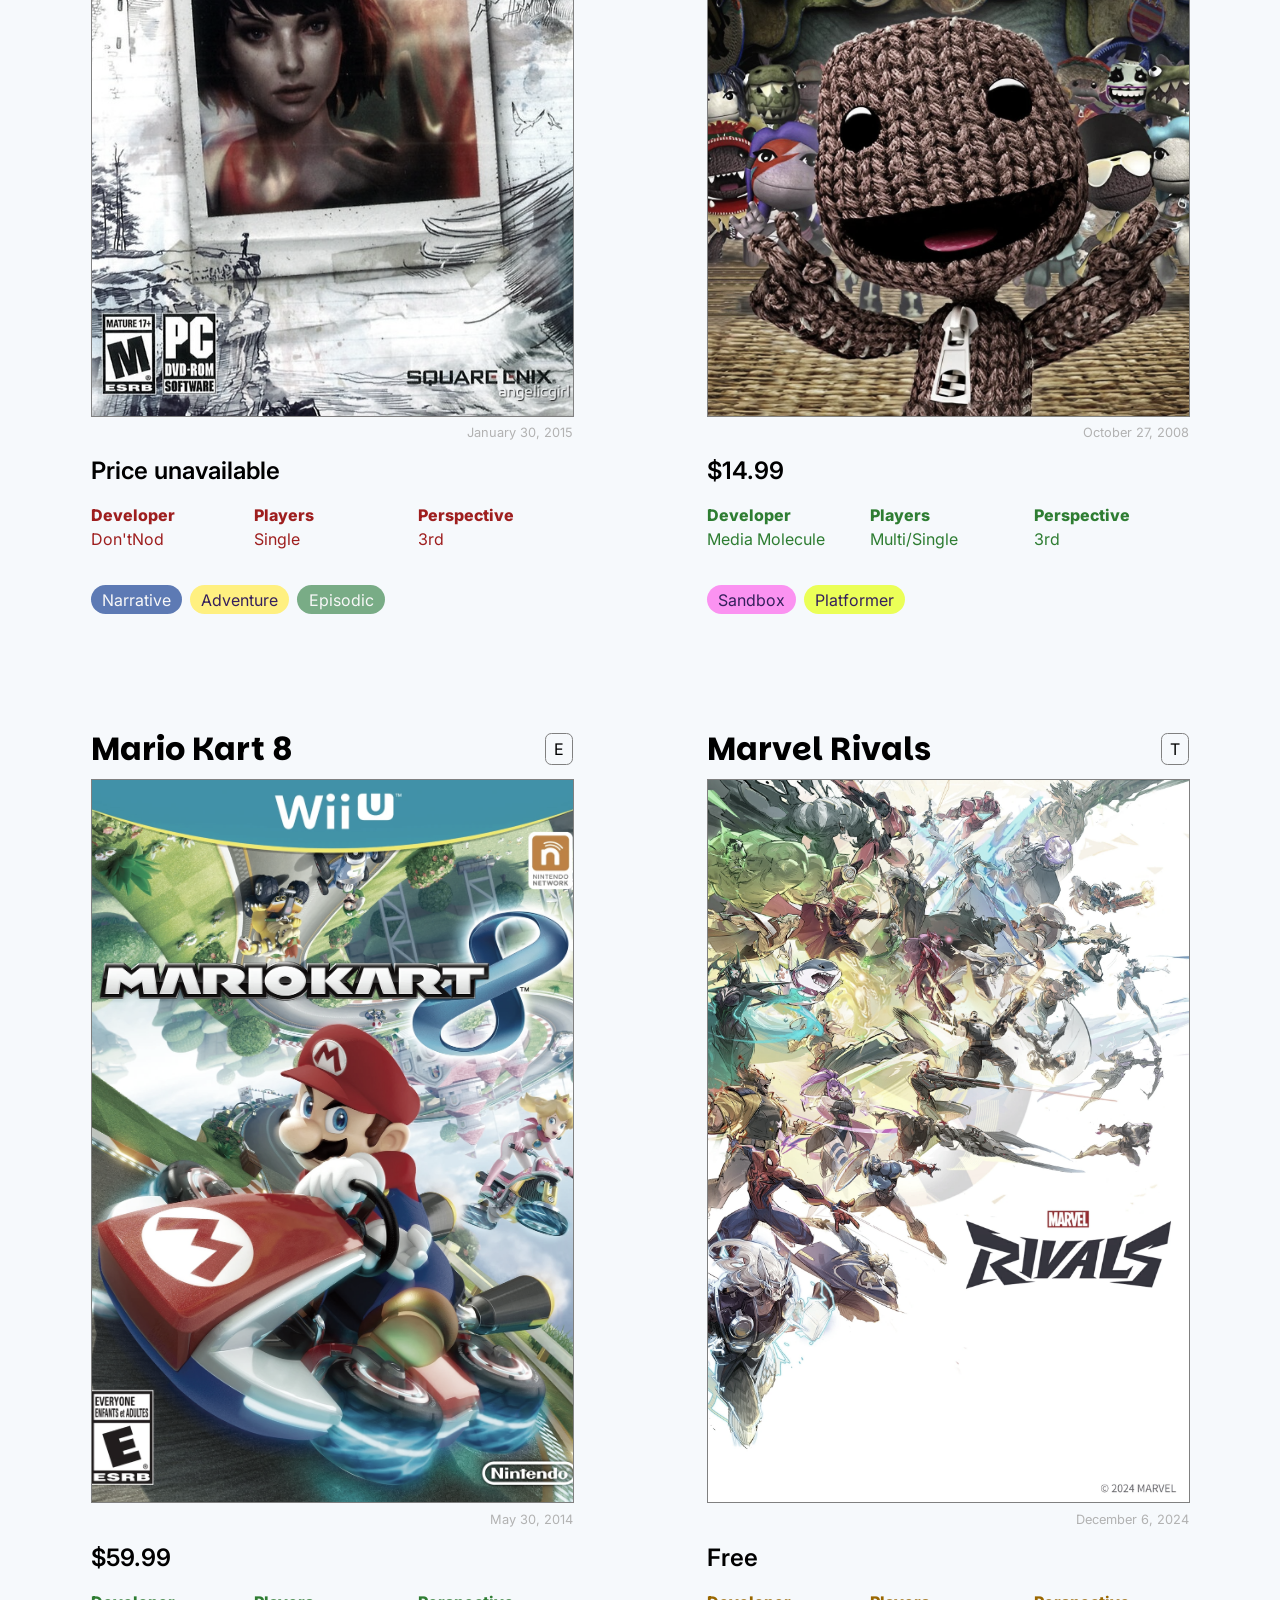
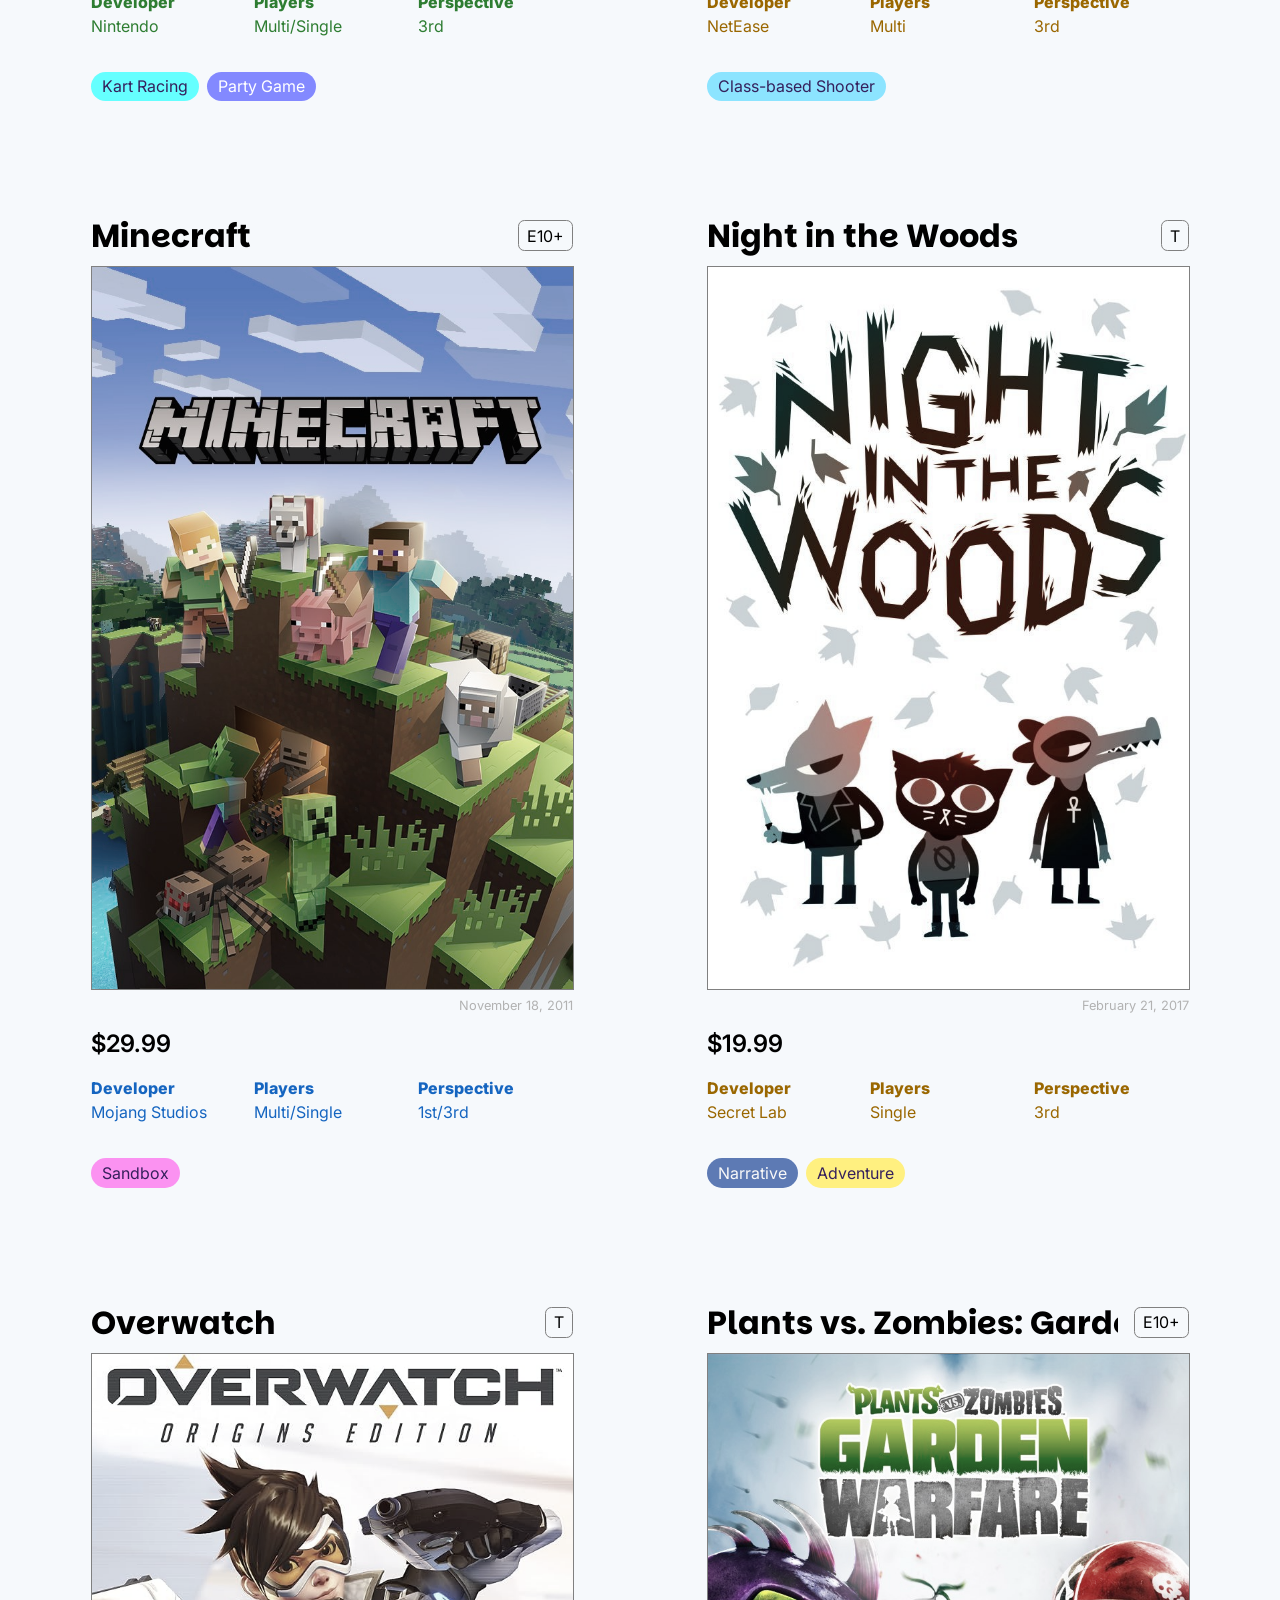
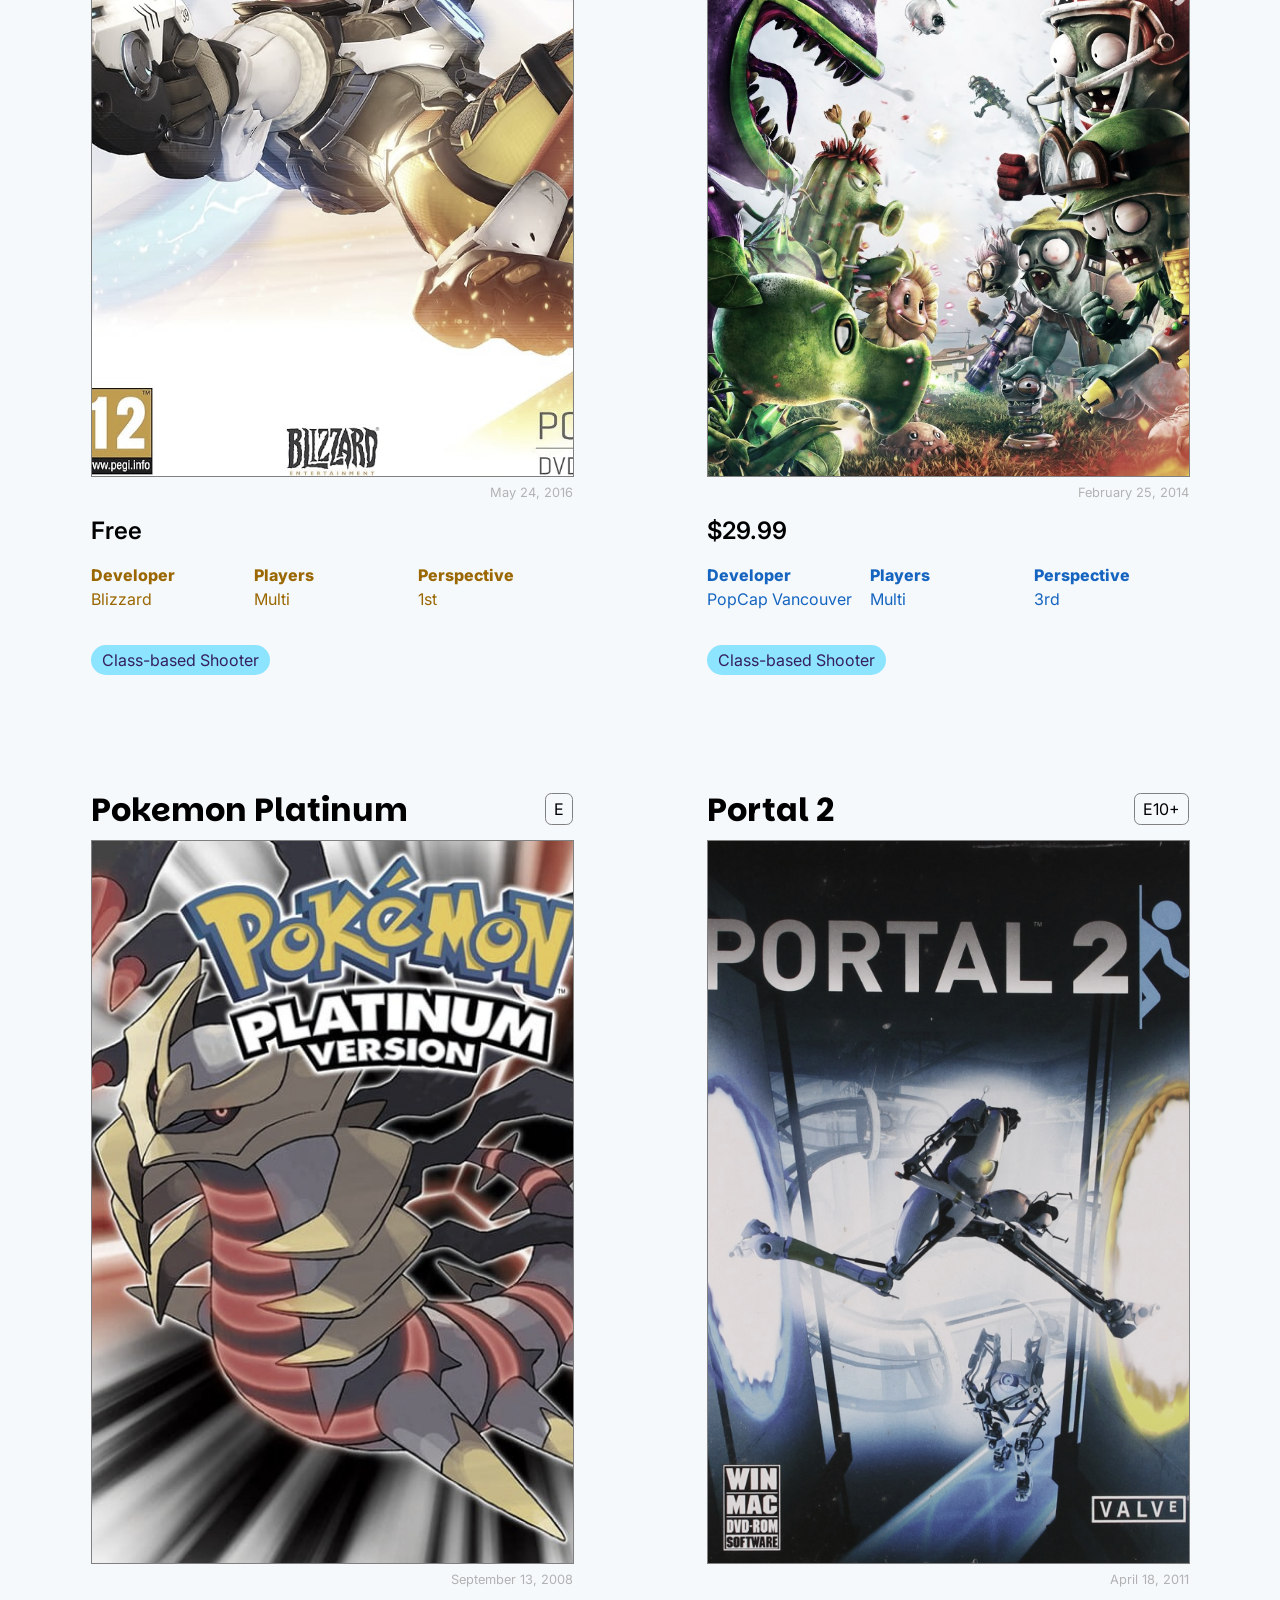
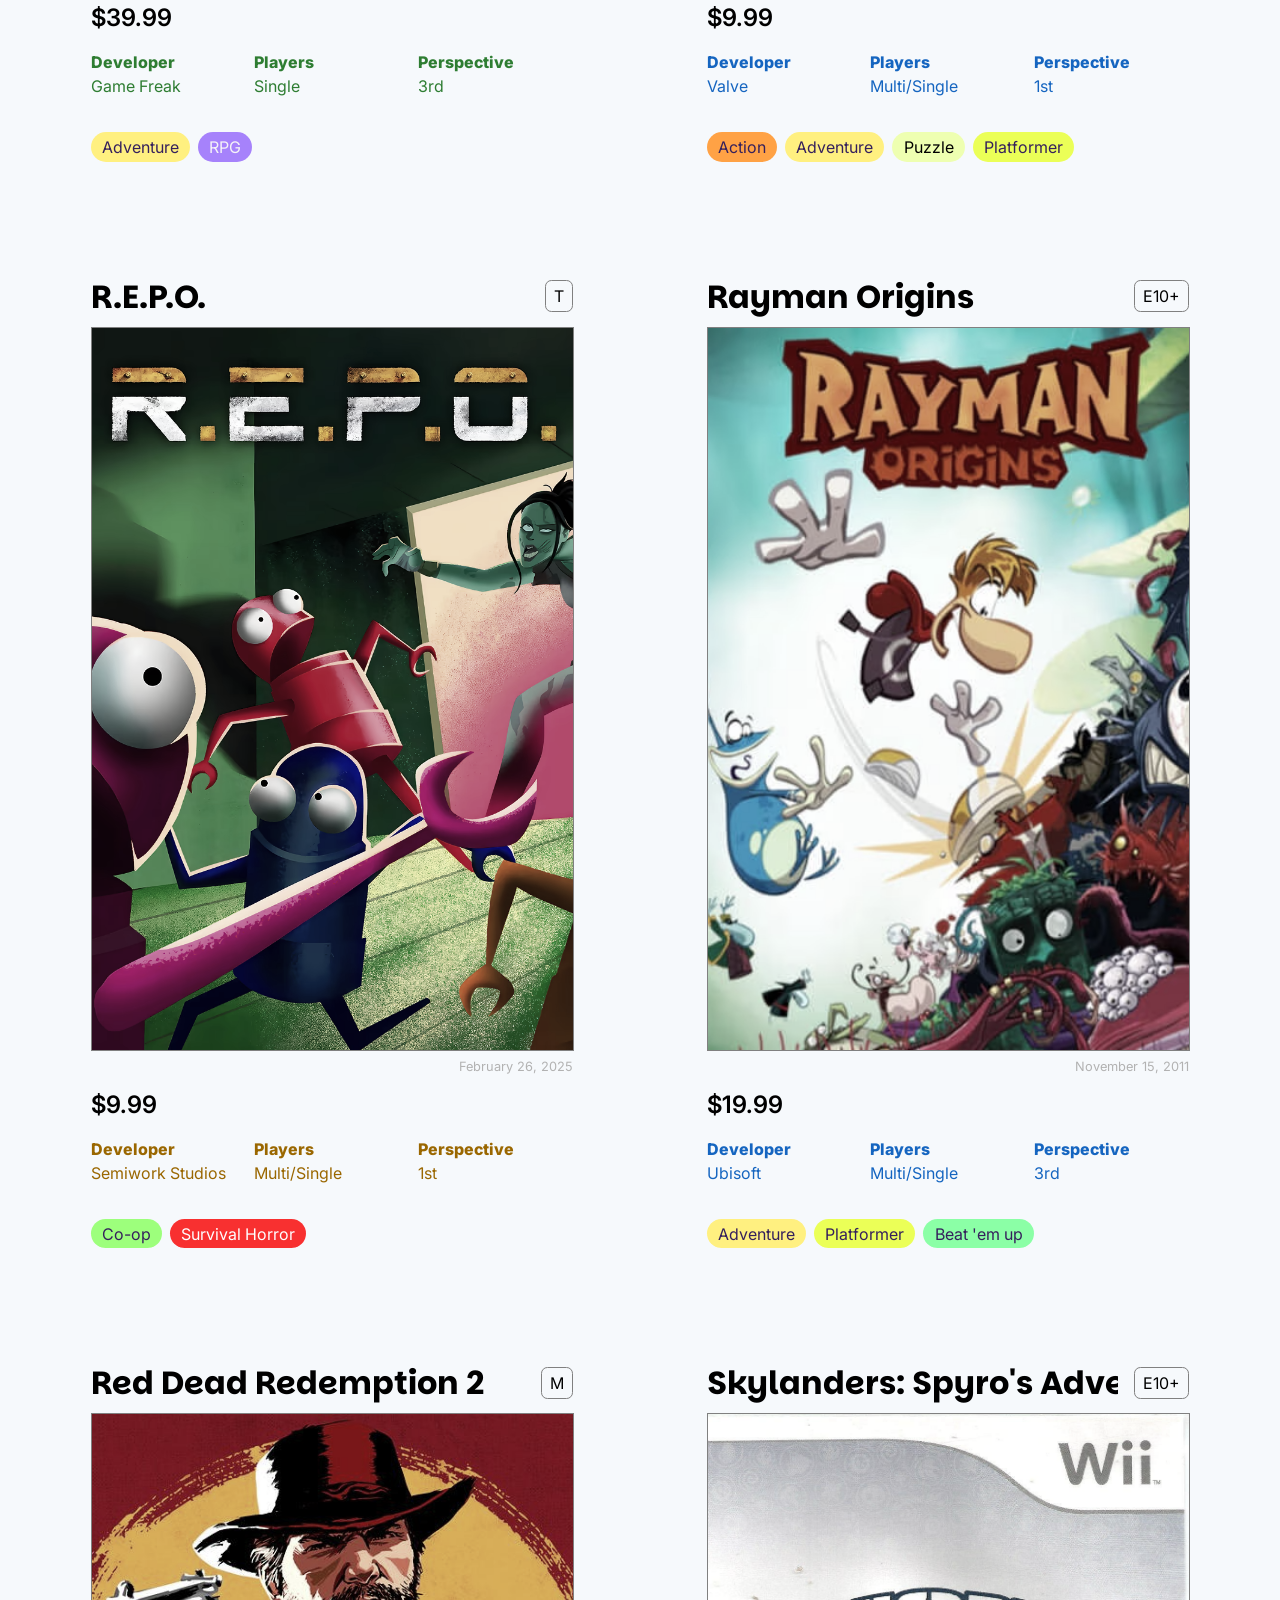
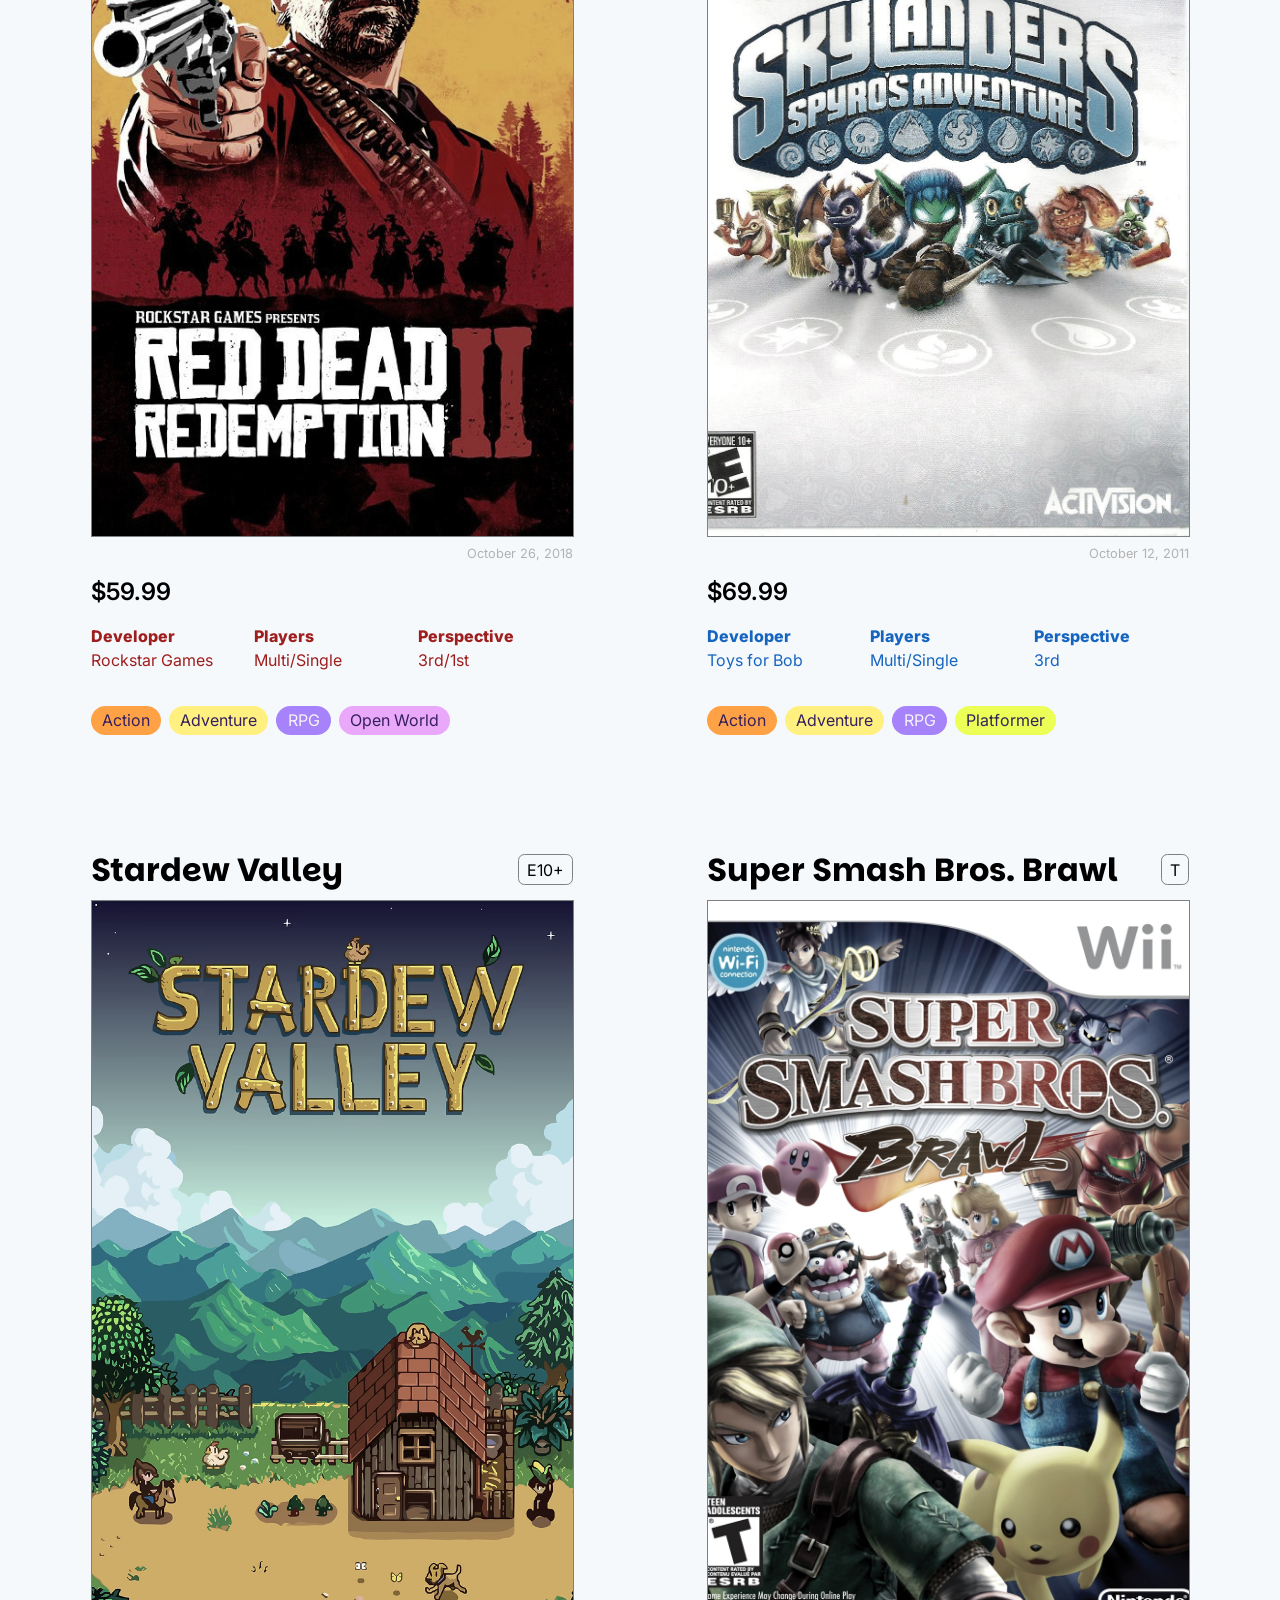
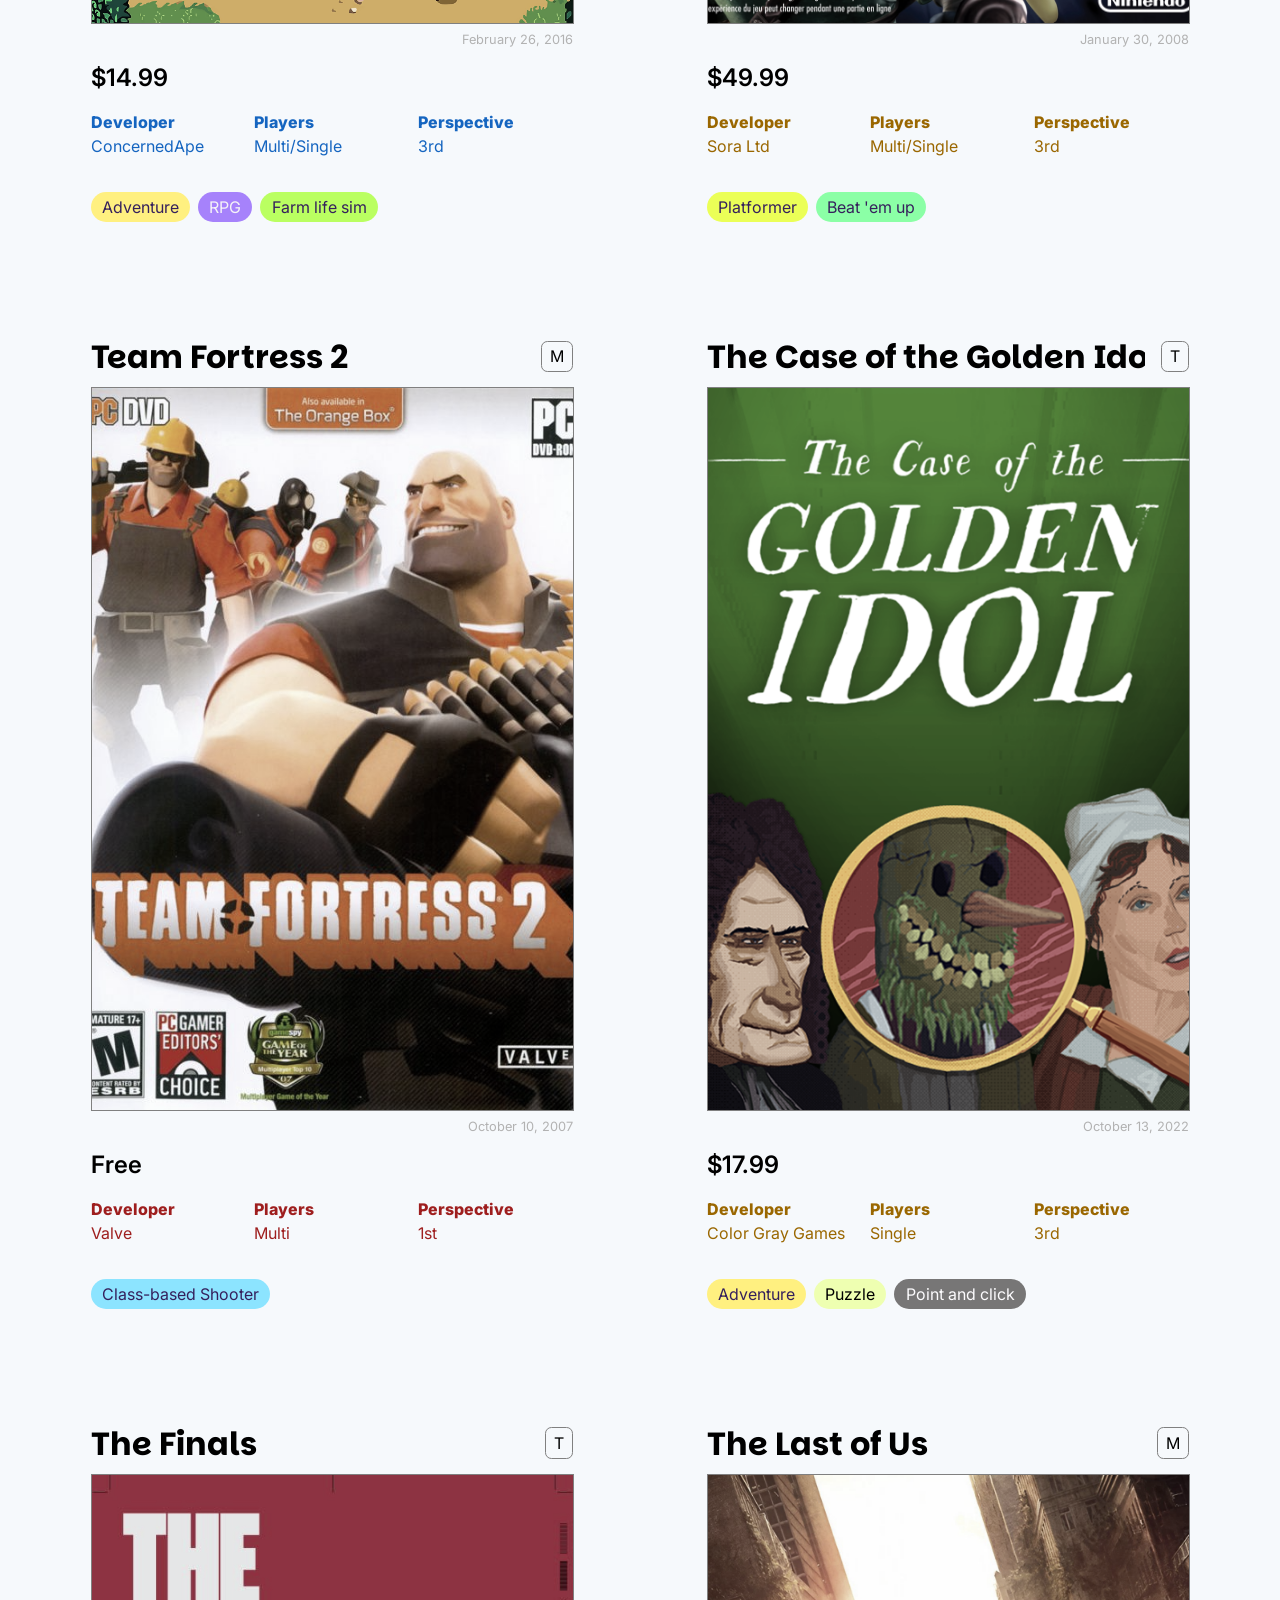
==== commit d7a1fc37: "favorites and about page update" ====
--- a/index.html
+++ b/index.html
@@ -7,7 +7,7 @@
     <link rel="stylesheet" href="style.css">
 </head>
 
-<body>
+<body class="gamesPage">
    <div class="container">
     <nav class="tabs">
          <a class="tab" href="about.html">About</a>
@@ -18,8 +18,8 @@
    </div>
 
 
-    <h1>Til's Game Collection</h1>
-    <p class="intro"> Welcome to my collection of video games! Organize them by genre and price, and click on the game cover to learn more about it. </p>
+    <h1>Games</h1>
+    <p class="intro"> Welcome to my collection of video games! Organize them by genre and price, and click on the game cover to learn more about it. The description of each game is color coded to match the maturity rating. Have fun exploring, I hope you find some new favorites! </p>
 
     <ul>
         <li data-genre="Action" class="filter genreFilter">Action</li>
--- a/style.css
+++ b/style.css
@@ -3,7 +3,7 @@
 :root {
     --game-font: "Parkinsans", sans-serif;
     --body-font: "Inter", sans-serif;
-	--primary-color: #185ee0;
+	--primary-color: rgb(233, 255, 111);
 	--secondary-color: #e6eef9;
 
 
@@ -12,13 +12,29 @@
 h2 {
     font-family: var(--game-font);
     font-size: 2rem;
+    grid-template-columns: 1fr;
 }
 body {
     font-family: var(--body-font);
     margin: 0;
     padding: 1rem;
 }
-
+@media (max-width: 700px) {
+    body {
+        font-size: 0.9rem;
+    }
+    .intro {
+        font-size: 0.75rem;
+    }
+}
+.intro {
+    font-family: var(--body-font);
+    font-size: 1rem;
+    line-height: 2;
+    margin-bottom: 0rem;
+    margin-left: 2.5rem;
+    margin-right: 2.5rem;
+}
 #games {
     display: grid;
     grid-template-columns: repeat(2, minmax(0, 1fr));
@@ -30,11 +46,15 @@
 @media (max-width: 700px) {
     #games {
         grid-template-columns: 1fr;
+        width:fit-content;
+        margin-right: 0.25rem;
+        margin-left: 0.25rem;
     }
 }
 
 .card {
     width: 100%;
+    min-width: 0;
     align-items: flex-start;
 }
 
@@ -53,6 +73,7 @@
     display: block;
     width: 100%;
     max-width: 100%;
+    box-sizing: border-box;
     height: auto;
     aspect-ratio: 2 / 3;
     object-fit: cover;
@@ -143,8 +164,34 @@
 
 }
 
+.gameDetails {
+    display: grid;
+    grid-template-columns: repeat(3, minmax(0, 1fr));
+    width: 100%;
+    box-sizing: border-box;
+    gap: 0.5rem;
+    align-content: center;
+    justify-content: center;
+    margin-bottom: 2rem;
+    
+}
+
+.gameDetails > div {
+    min-width: 0;
+}
+
+.gameDetails p {
+    margin: 0.25rem 0;
+    overflow-wrap: anywhere;
+}
+
+.detailLabel {
+    font-weight: 800;
+}
+
 .genres {
     display: flex;
+    flex-wrap: wrap;
     gap: 0.5rem;
     width: 100%;
     margin: 0;
@@ -237,10 +284,16 @@
     padding: 0 2rem;
 }
 
-.intro {
+.gamesPage  .intro {
     max-width: 90rem;
     margin: 1rem auto 0;
     padding: 0 2rem;
+}
+
+.favoritesPage .intro {
+    max-width: 90rem;
+    margin: 1rem auto 0;
+    padding: 0 ;
 }
 
 .priceFilterControl {
@@ -271,6 +324,7 @@
     margin: 0 auto;
     padding: 1rem;
     list-style: none;
+    margin-top: 3rem;
 }
 
 .filter {
@@ -327,7 +381,7 @@
 }
 
 .tab.active {
-  color: #185ee0;
+  color:black;
 }
 .tab {
   position: relative;
@@ -349,12 +403,174 @@
   left: 0.75rem;
   width: calc((100% - 1.5rem) / 3);
   height: 54px;
-  background: #e6eef9;
+  background: var(--primary-color);
   border-radius: 999px;
   transition: transform 0.25s ease-out;
   z-index: 1;
 }
 
+.aboutPage {
+    width: min(90rem, calc(100% - 4rem));
+    margin: 0 auto;
+}
+
+.aboutPage h1 {
+    max-width: none;
+    padding: 0;
+    margin-bottom: 2rem;
+}
+
+.aboutLayout {
+    display: grid;
+    gap: 3rem;
+    margin-top: 1rem;
+}
+
+.aboutRow {
+    display: grid;
+    grid-template-columns: repeat(2, minmax(0, 1fr));
+    align-items: center;
+    gap: 2rem;
+    margin-bottom: 4rem;
+}
+
+.aboutRow figure {
+    min-width: 0;
+    width: 100%;
+    margin: 0;
+}
+
+.aboutRow img {
+    display: block;
+    width: 100%;
+    height: auto;
+    border-radius: 0.4rem;
+}
+
+.aboutRow figcaption {
+    margin-top: 0.5rem;
+    text-align: left;
+    font-size: 0.9rem;
+    color: grey;
+}
+
+.aboutDescription {
+    margin: 0;
+    font-family: var(--body-font);
+    font-size: 1rem;
+    line-height: 2;
+    text-align: left;
+}
+
+.favoritesPage {
+    width: min(90rem, calc(100% - 4rem));
+    margin: 0 auto;
+}
+
+.favoritesPage h1 {
+    max-width: none;
+    padding: 0;
+}
+
+.favoriteList {
+    display: grid;
+    gap: 3rem;
+    margin-top: 2rem;
+}
+
+.favoriteRow {
+    display: grid;
+    grid-template-columns: minmax(0, 30rem) minmax(0, 1fr);
+    align-items: center;
+    gap: 7rem;
+}
+
+.favoriteGame {
+    max-width: 30rem;
+    margin: 0;
+    margin-bottom: 2rem;
+    margin-top: 4rem;
+}
+
+.favoriteGame img {
+    display: block;
+    width: 100%;
+    max-width: 30rem;
+    height: auto;
+    border-radius: 0.4rem;
+}
+
+.favoriteGame figcaption {
+    margin-top: 1rem;
+    font-family: var(--game-font);
+    font-size: 1.25rem;
+    margin-bottom: 1.5rem;
+}
+
+.favoriteGame .genres {
+    flex-wrap: wrap;
+    margin-top: 0.5rem;
+}
+
+.favoriteReview h2 {
+    margin: 0 0 0.75rem;
+}
+
+.favoriteReview p {
+    margin: 0;
+    font-family: var(--body-font);
+    line-height: 1.8;
+    margin-right: 4rem;
+}
+
+.footer {
+    display: flex;
+    justify-content: center;
+    width: fit-content;
+    margin: 0 auto 1.5rem;
+    padding-top: 0.5rem;
+    background-color: rgba(203, 203, 203, 0.0);
+    font-family: var(--body-font);
+    text-align: center;
+    padding-bottom: 0.5rem;
+    padding-right: 2rem;
+    padding-left: 2rem;
+    border-top: 1px solid rgba(0, 0, 0, 0.1);
+    border-bottom: 1px solid rgba(0, 0, 0, 0.1);
+    border-radius: 27rem;
+    margin-top: 4rem;
+    
+}
+
+.footer nav {
+    display: flex;
+    flex-wrap: wrap;
+    justify-content: center;
+    gap: 1rem;
+    padding: 0.75rem 1rem;
+}
+
+.footer nav a {
+    display: inline-block;
+    padding: 0.65rem 1.1rem;
+    border: 2px ;
+    border-radius: 0.7rem;
+    border-color: rgb(220, 243, 136);
+    background: rgb(240, 248, 210);
+    color: #222;
+    font-weight: 600;
+    text-decoration: none;
+    transition: background-color 150ms ease, border-color 150ms ease, transform 150ms ease;
+}
+
+.footer nav a:hover {
+    background: var(--primary-color);
+    border-color: rgb(220, 243, 136);
+    transform: translateY(-2px);
+}
+
+
+
 @media (max-width: 700px) {
     .tabs {
         width: 100%;
@@ -364,4 +580,44 @@
         min-width: 0;
         font-size: 0.95rem;
     }
-}
+
+    .aboutPage {
+        width: 100%;
+    }
+
+    .aboutRow {
+        grid-template-columns: 1fr;
+    }
+
+    .favoritesPage {
+        width: 100%;
+    }
+
+    .favoriteRow {
+        grid-template-columns: 1fr;
+    }
+    .ul{
+        width:auto;
+        margin: 0 auto;
+    }
+}
+
+@media (max-width: 480px) {
+    .gameDetails {
+        grid-template-columns: repeat(2, minmax(0, 1fr));
+    }
+
+    ul {
+        width: 100%;
+        gap: 0.4rem;
+        padding: 0.5rem;
+        margin-top: 1.5rem;
+    }
+
+    .filter {
+        padding: 0.25rem 0.5rem;
+        border-width: 1px;
+        font-size: clamp(0.75rem, 3.4vw, 1rem);
+        align-content: flex-start;
+    }
+}
